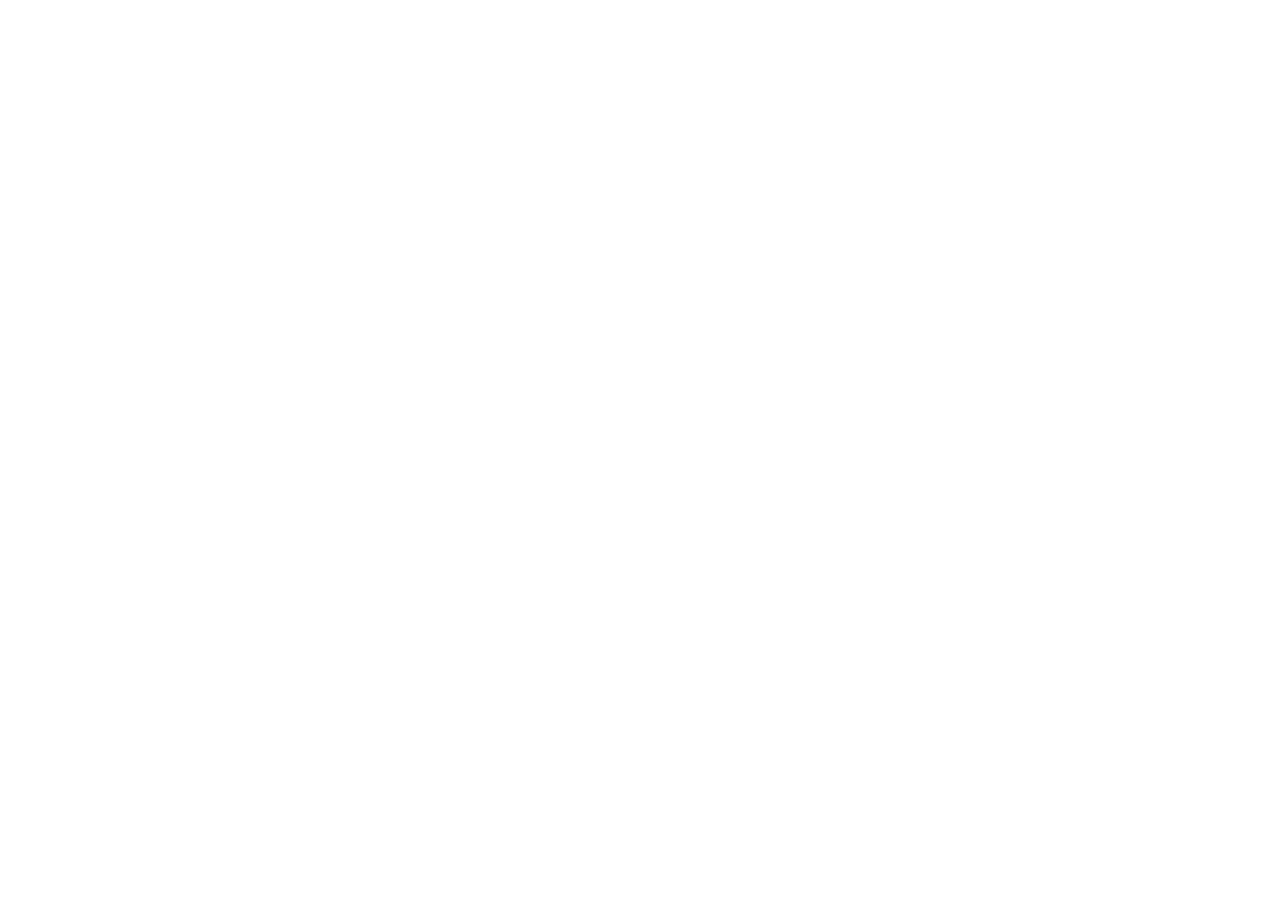
==== index.html @ f1c7eb5c "initial commit" ====
<!doctype html>
<html>
<head>
	<meta charset="utf-8">
	<title>Template</title>
	<meta name="viewport" content="width=device-width, initial-scale=1">
	<meta name="format-detection" content="telephone=no">
	<!-- theme color for android 5.0 -->
	<meta name="theme-color" content="#fff"> 
	<!-- <meta name="viewport" content="width=1200"> -->
	<!-- <meta name="viewport" content="initial-scale=1, user-scalable=no"> -->
	<link rel="stylesheet" media="all" href="css/screen.css" >
	<!--[if IE]><script src="js/html5shiv.js"></script><![endif]-->
</head>
<body>
<!-- BEGIN  out-->
<div class="out">

</div>
<!-- END out-->
<!-- load scripts -->
<script src="js/lib/head.js" data-headjs-load="js/init.js"></script>
</body>
</html>
---- css/screen.css ----
html, body, div, span, applet, object, iframe, h1, h2, h3, h4, h5, h6, p, blockquote, pre, a, abbr, acronym, address, big, cite, code, del, dfn, em, img, ins, kbd, q, s, samp, small, strike, strong, sub, sup, tt, var, b, u, i, center, dl, dt, dd, ol, ul, li, fieldset, form, label, legend, table, caption, tbody, tfoot, thead, tr, th, td, article, aside, canvas, details, embed, figure, figcaption, footer, header, hgroup, menu, nav, output, ruby, section, summary, time, mark, audio, video { margin: 0; padding: 0; border: 0; vertical-align: baseline; }

body, html { height: 100%; }

img, fieldset, a img { border: none; }

input[type="text"], input[type="email"], input[type="tel"], textarea { -webkit-appearance: none; }

input[type="submit"], button { cursor: pointer; }
input[type="submit"]::-moz-focus-inner, button::-moz-focus-inner { padding: 0; border: 0; }

textarea { overflow: auto; }

input, button { margin: 0; padding: 0; border: 0; }

div, input, textarea, select, button, h1, h2, h3, h4, h5, h6, a, span, a:focus { outline: none; }

ul, ol { list-style-type: none; }

@media only screen and (min-device-width: 320px) and (max-device-width: 480px) { * { -webkit-text-size-adjust: none; } }
table { border-spacing: 0; border-collapse: collapse; width: 100%; }

body { font-family: Arial, sans-serif; font-size: 12px; line-height: 1.4; }

.l { *zoom: 1; }
.l:after { content: " "; display: table; clear: both; }
.l .l-col1 { float: left; width: 20%; }
.l .l-col2 { float: right; width: 70%; }
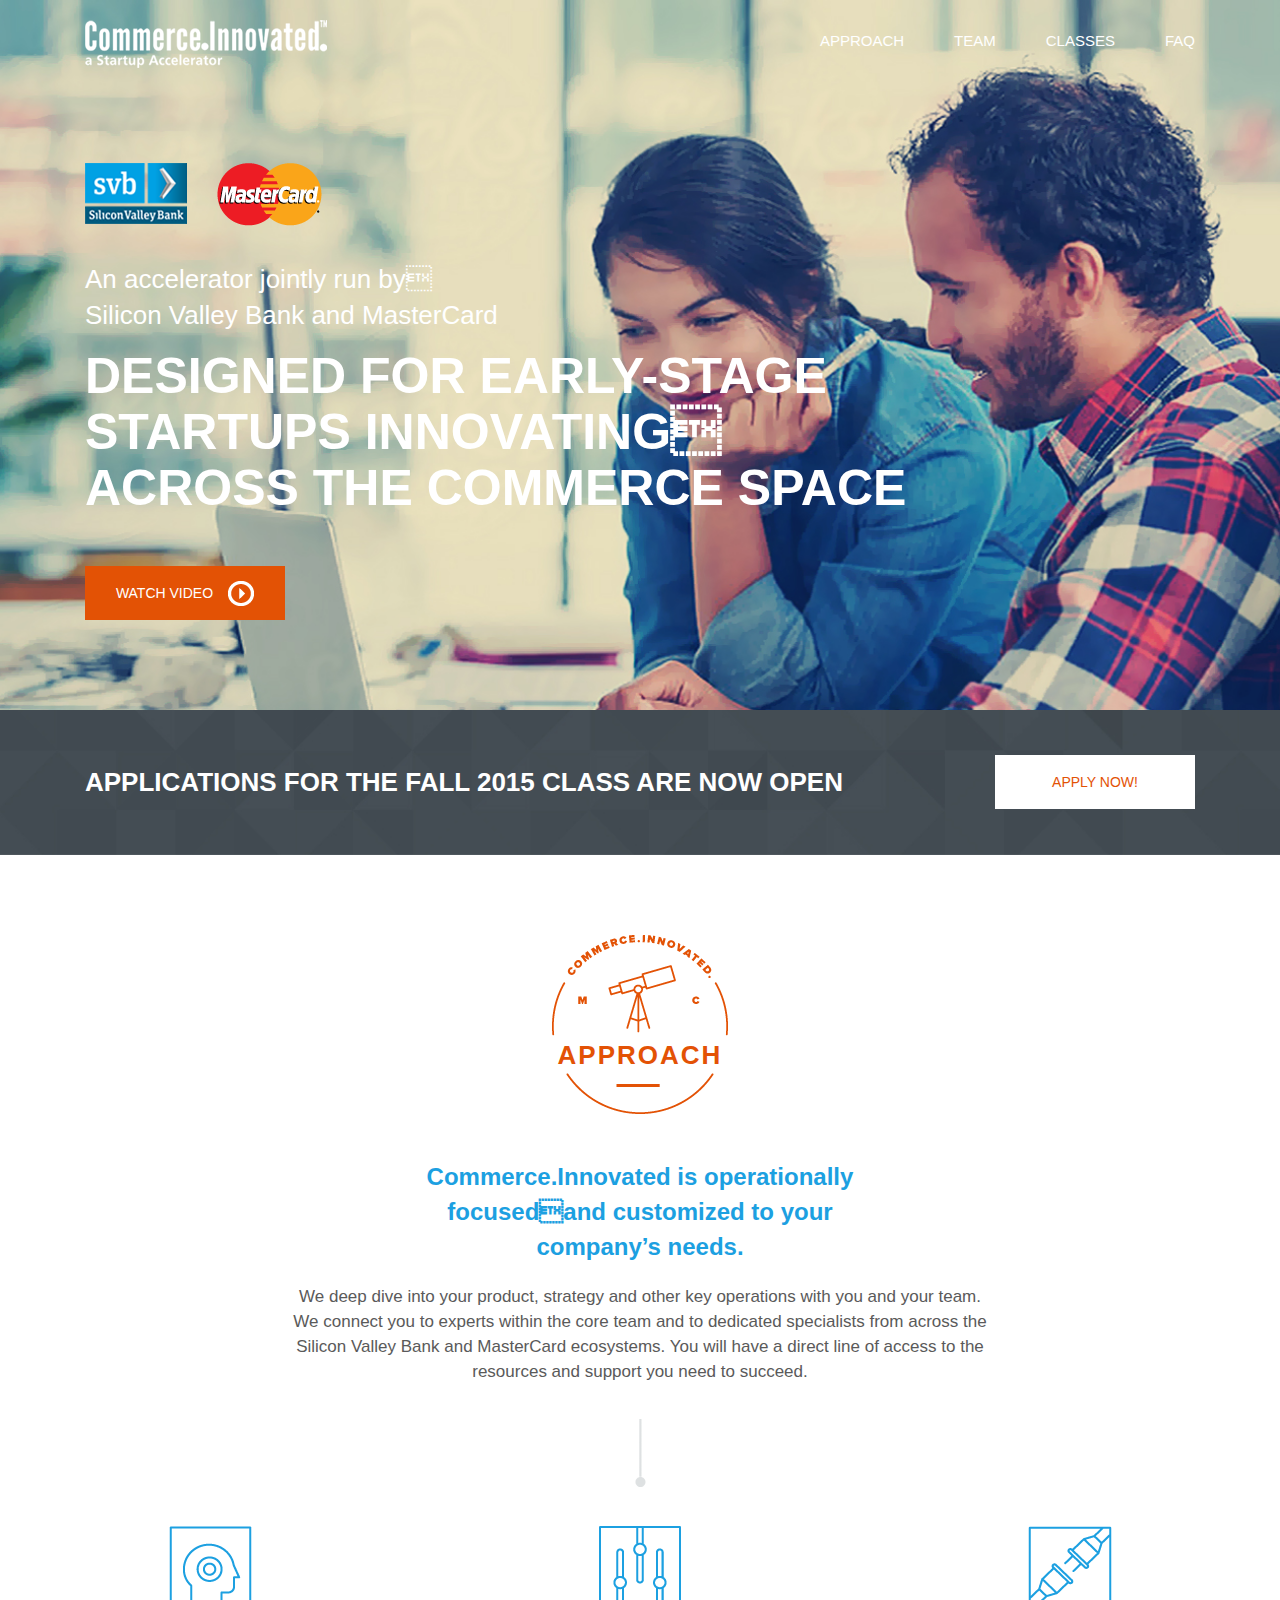
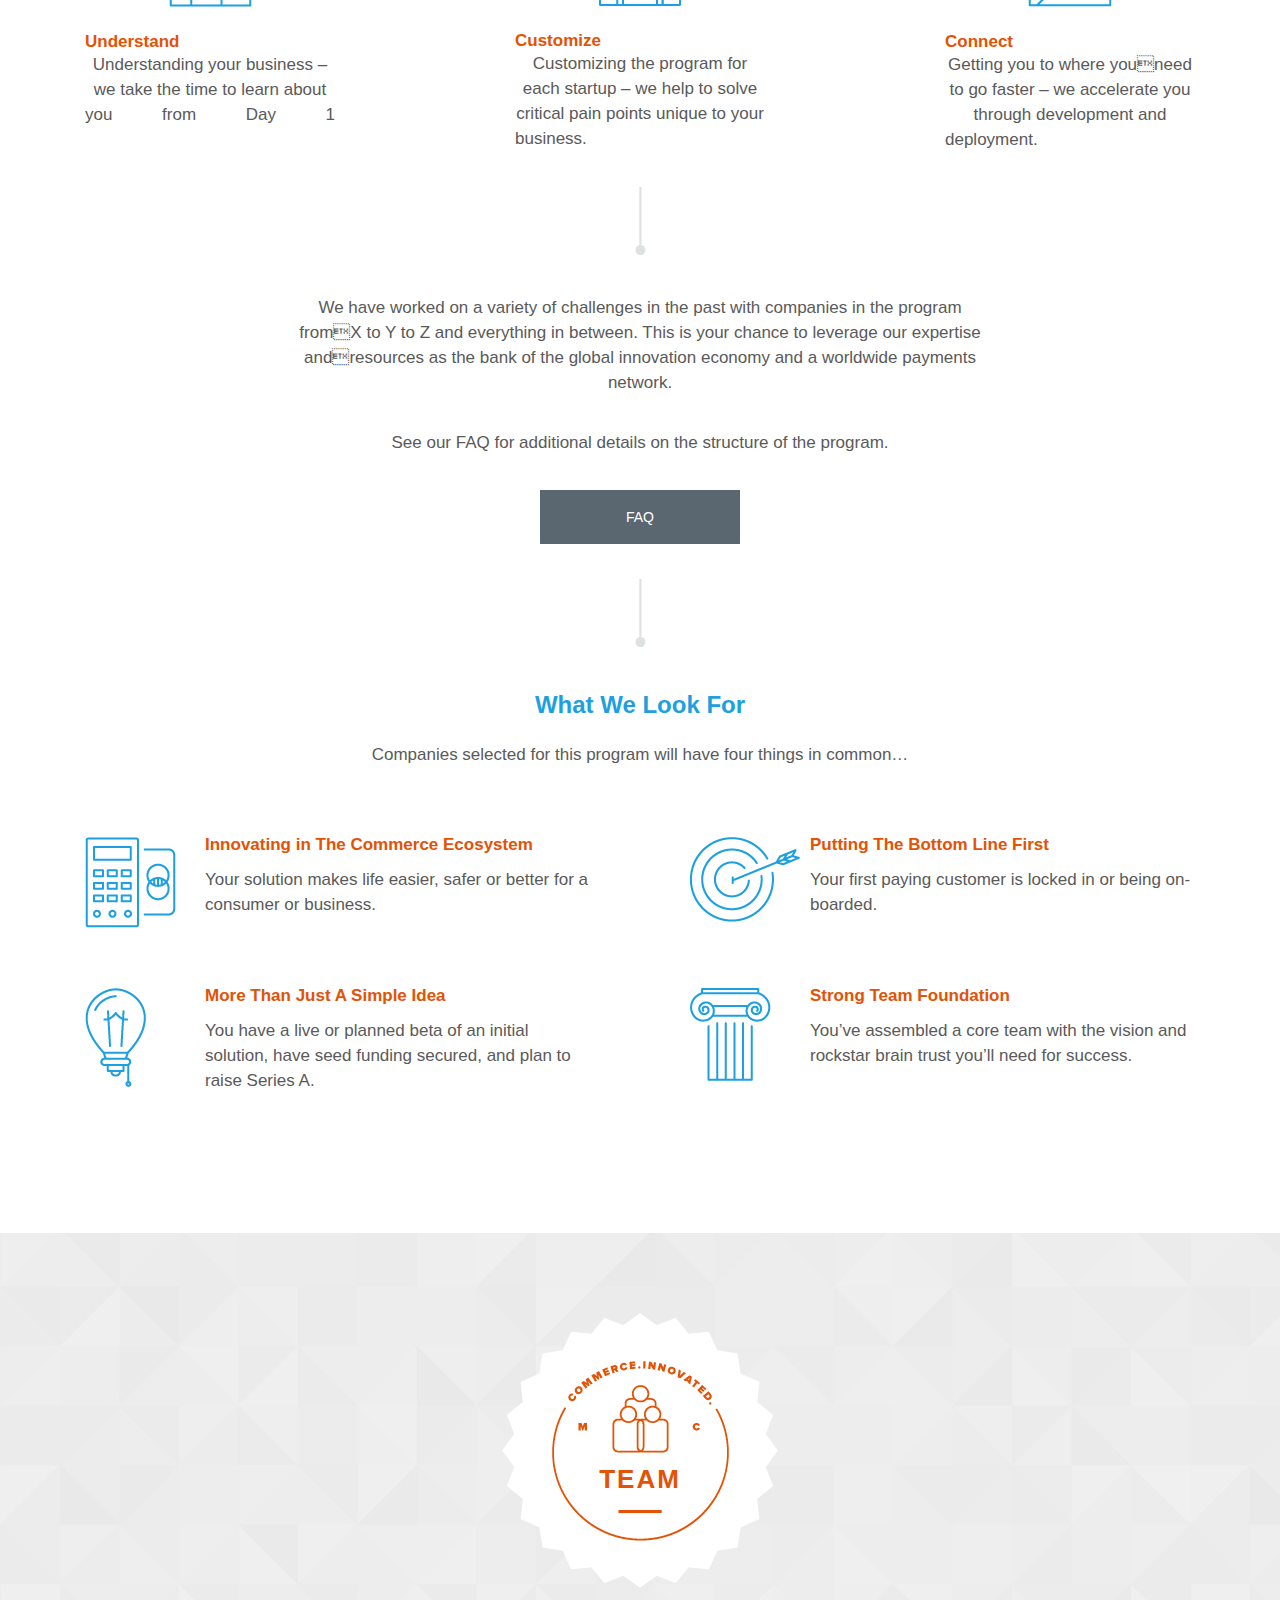
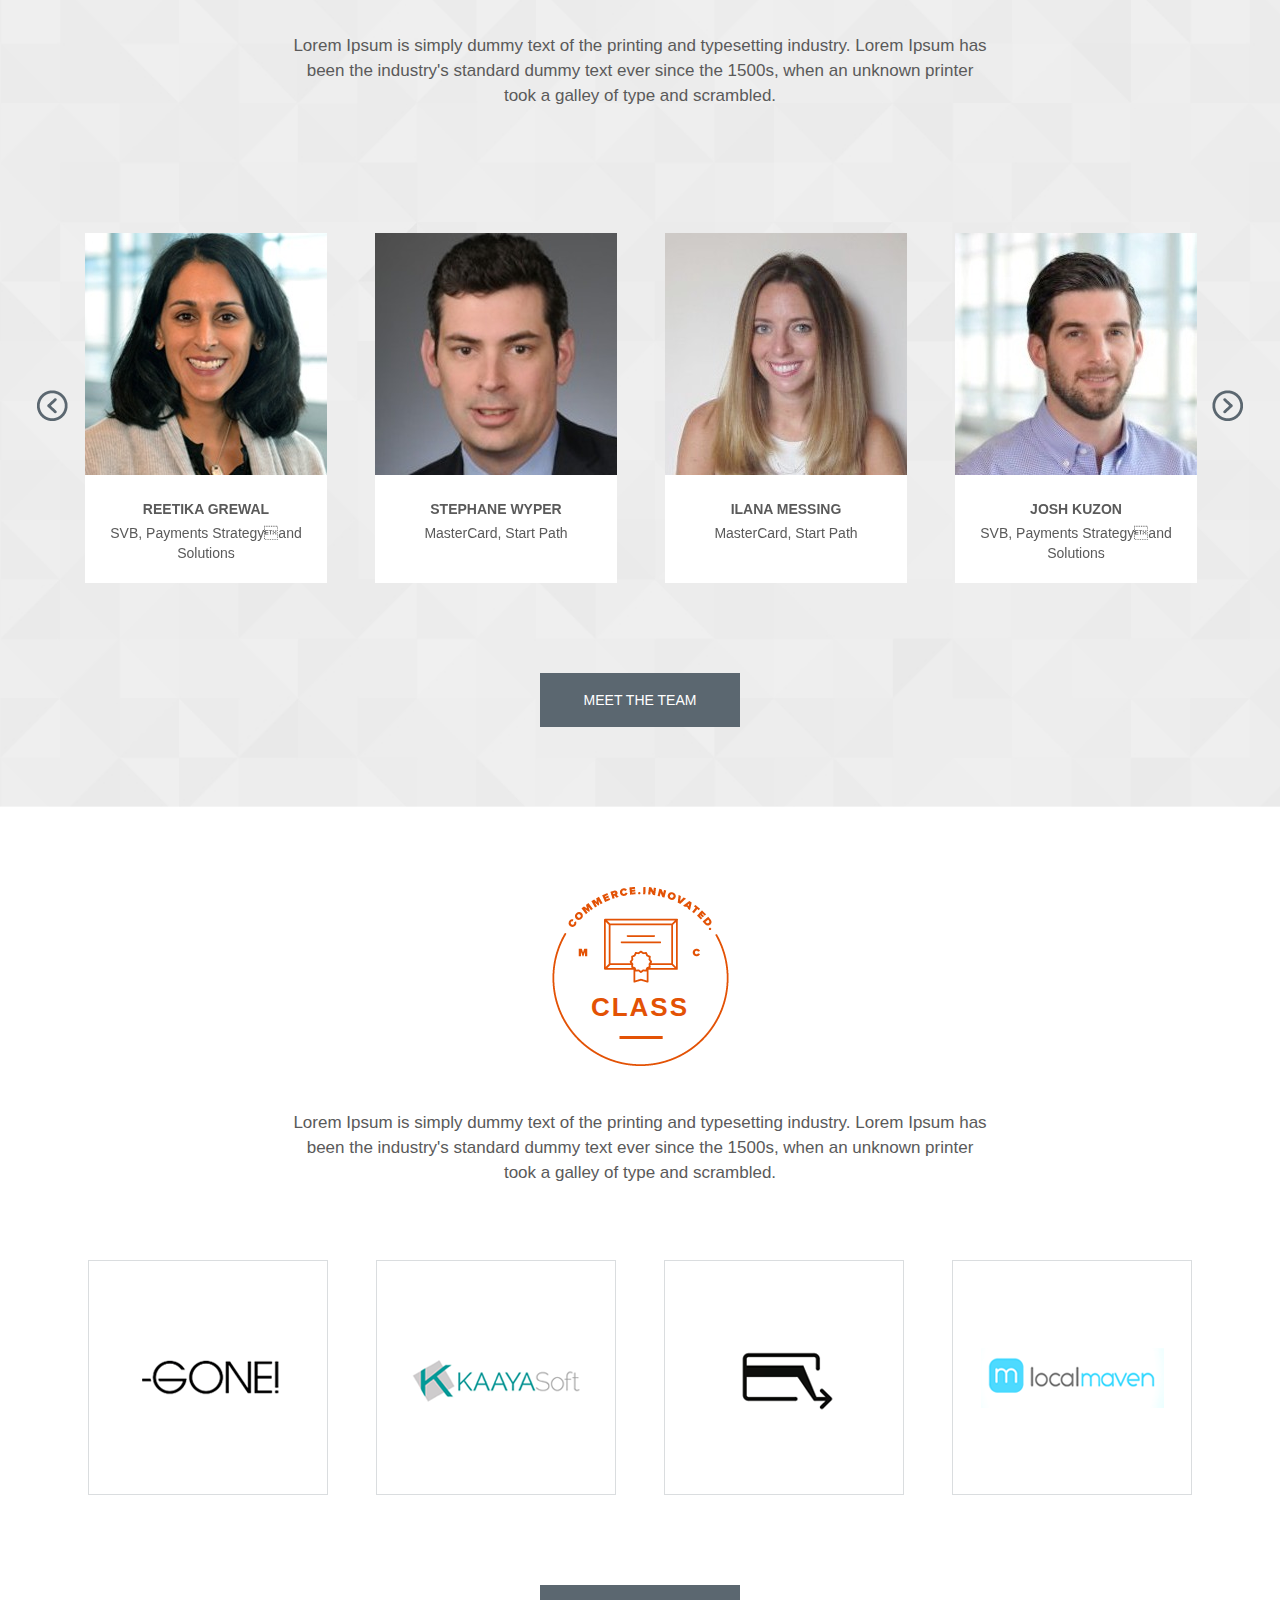
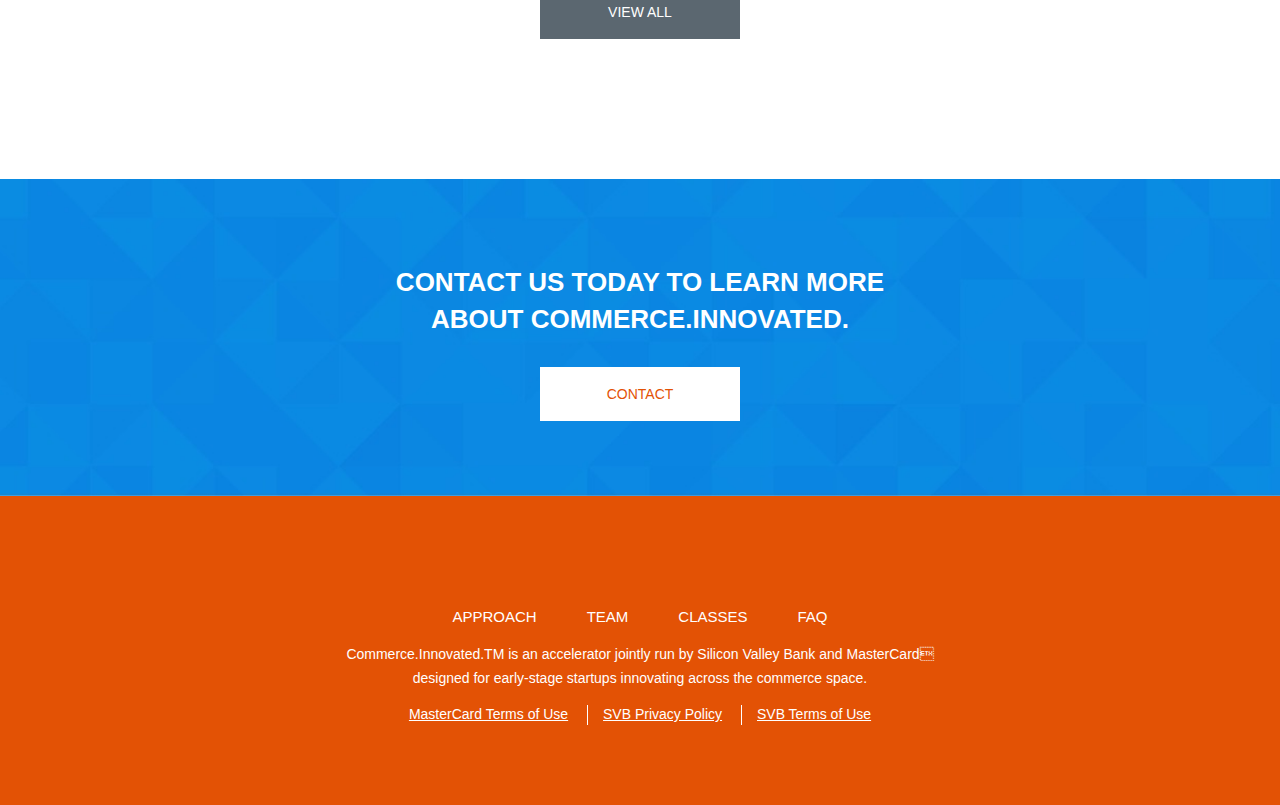
==== commit f5e62cca: "done" ====
--- a/index.html
+++ b/index.html
@@ -13,11 +13,300 @@
 	<!--[if IE]><script src="js/html5shiv.js"></script><![endif]-->
 </head>
 <body>
-<!-- BEGIN  out-->
-<div class="out">
-
-</div>
-<!-- END out-->
+	<!-- BEGIN  out-->
+	<div class="out">
+		<!-- BEGIN header -->
+		<header class="header">
+			<div class="header__wrap">
+				<div class="container">
+					<div class="header__top">
+						<div class="logo">
+							<a href="#"><img src="img/logo.png" alt=""></a>
+						</div>
+						<div class="menu">
+							<ul>
+								<li><a href="#">Approach</a></li>
+								<li><a href="#">team</a></li>
+								<li><a href="#">classes</a></li>
+								<li><a href="#">faq</a></li>
+							</ul>
+						</div>
+					</div>
+					<div class="header__inner">
+						<div class="cards">
+							<a href="#"><img src="img/card1.png" alt=""></a>
+							<a href="#"><img src="img/card2.png" alt=""></a>
+						</div>
+						<p>An accelerator jointly run by <br>Silicon Valley Bank and MasterCard</p>
+						<h1 class="h1">Designed for early-stage <br>startups innovating <br>across the commerce space</h1>
+						<a href="#" class="btn btn_orange">WATCH VIDEO<span class="img-video"></span></a>
+					</div>
+				</div>
+			</div>
+			<div class="header__bottom">
+				<div class="container">
+					<h2 class="h2">Applications for the Fall 2015 Class are now open</h2>
+					<a href="#" class="btn btn_white">APPLY NOW!</a>
+				</div>
+			</div>
+		</header>
+		<!-- END header -->
+		<!-- BEGIN main -->
+		<main class="main">
+			<section class="main__wrap approach">
+				<div class="container">
+					<div class="main__logo">
+						<span class="approach__logo"><p>Approach</p></span>
+					</div>
+					<div class="main__inner">
+						<h3 class="h3">Commerce.Innovated is operationally focusedand customized to your company’s needs.</h3>
+						<p>We deep dive into your product, strategy and other key operations with you and your team. We connect you to experts within the core team and to dedicated specialists from across the Silicon Valley Bank and MasterCard ecosystems. You will have a direct line of access to the resources and support you need to succeed.</p>
+						<span class="line"></span>
+					</div>
+					<div class="main__inner">
+						<div class="approach__inn">
+							<ul>
+								<li class="approach__text">
+									<i class="understand"></i>
+									<span>Understand</span>
+									<p>Understanding your business –we take the time to learn about you from Day 1</p>
+								</li>
+								<li class="approach__text">
+									<i class="customize"></i>
+									<span>Customize</span>
+									<p>Customizing the program for each startup – we help to solve critical pain points unique to your business.</p>
+								</li>
+								<li class="approach__text">
+									<i class="connect"></i>
+									<span>Connect</span>
+									<p>Getting you to where youneed to go faster – we accelerate you through development and deployment.</p>
+								</li>
+							</ul>
+						</div>
+						<span class="line"></span>
+					</div>
+					<div class="main__inner">
+						<p>We have worked on a variety of challenges in the past with companies in the program fromX to Y to Z and everything in between. This is your chance to leverage our expertise andresources as the bank of the global innovation economy and a worldwide payments network.</p>
+						<p>See our FAQ for additional details on the structure of the program.</p>
+						<a href="#" class="btn btn_gray">FAQ</a>
+						<span class="line"></span>
+					</div>
+					<div class="main__inner">
+						<h3 class="h3">What We Look For</h3>
+						<p>Companies selected for this program will have four things in common…</p>
+						<div class="approach__inner">
+							<div class="approach__item">
+								<div class="approach__img">
+									<i class="item1"></i>
+								</div>
+								<div class="approach__text">
+									<span>Innovating in The Commerce Ecosystem</span>
+									<p>Your solution makes life easier, safer or better for a consumer or business.</p>
+								</div>
+							</div>
+							<div class="approach__item">
+								<div class="approach__img">
+									<i class="item2"></i>
+								</div>
+								<div class="approach__text">
+									<span>Putting The Bottom Line First</span>
+									<p>Your first paying customer is locked in or being on-boarded.</p>
+								</div>
+							</div>
+							<div class="approach__item">
+								<div class="approach__img">
+									<i class="item3"></i>
+								</div>
+								<div class="approach__text">
+									<span>More Than Just A Simple Idea</span>
+									<p>You have a live or planned beta of an initial solution, have seed funding secured, and plan to raise Series A.</p>
+								</div>
+							</div>
+							<div class="approach__item">
+								<div class="approach__img">
+									<i class="item4"></i>
+								</div>
+								<div class="approach__text">
+									<span>Strong Team Foundation</span>
+									<p>You’ve assembled a core team with the vision and rockstar brain trust you’ll need for success.</p>
+								</div>
+							</div>
+						</div>
+					</div>
+				</div>
+			</section>
+			<section class="main__wrap team">
+				<div class="container">
+					<div class="main__logo">
+						<span class="team__logo"><p>Team</p></span>
+					</div>
+					<div class="main__inner">
+						<p>Lorem Ipsum is simply dummy text of the printing and typesetting industry. Lorem Ipsum has been the industry's standard dummy text ever since the 1500s, when an unknown printer took a galley of type and scrambled.</p>
+						<div class="team__slider">
+							<div class="slider js-slider">
+								<div class="slide">
+									<div class="slide__img">
+										<img src="img/slide1.jpg" alt="">
+										<div class="slide__hover">
+											<img src="img/slider-hover.jpg" alt="">
+											<p>LEARN MORE</p>
+										</div>
+									</div>
+									<div class="slide__text">
+										<span>Reetika Grewal</span>
+										<p>SVB, Payments Strategyand Solutions</p>
+									</div>
+								</div>
+								<div class="slide">
+									<div class="slide__img">
+										<img src="img/slide2.jpg" alt="">
+										<div class="slide__hover">
+											<img src="img/slider-hover.jpg" alt="">
+											<p>LEARN MORE</p>
+										</div>
+									</div>
+									<div class="slide__text">
+										<span>Stephane Wyper</span>
+										<p>MasterCard, Start Path</p>
+									</div>
+								</div>
+								<div class="slide">
+									<div class="slide__img">
+										<img src="img/slide3.jpg" alt="">
+										<div class="slide__hover">
+											<img src="img/slider-hover.jpg" alt="">
+											<p>LEARN MORE</p>
+										</div>
+									</div>
+									<div class="slide__text">
+										<span>Ilana Messing</span>
+										<p>MasterCard, Start Path</p>
+									</div>
+								</div>
+								<div class="slide">
+									<div class="slide__img">
+										<img src="img/slide4.jpg" alt="">
+										<div class="slide__hover">
+											<img src="img/slider-hover.jpg" alt="">
+											<p>LEARN MORE</p>
+										</div>
+									</div>
+									<div class="slide__text">
+										<span>Josh Kuzon</span>
+										<p>SVB, Payments Strategyand Solutions</p>
+									</div>
+								</div>
+								<div class="slide">
+									<div class="slide__img">
+										<img src="img/slide1.jpg" alt="">
+										<div class="slide__hover">
+											<img src="img/slider-hover.jpg" alt="">
+											<p>LEARN MORE</p>
+										</div>
+									</div>
+									<div class="slide__text">
+										<span>Reetika Grewal</span>
+										<p>SVB, Payments Strategyand Solutions</p>
+									</div>
+								</div>
+								<div class="slide">
+									<div class="slide__img">
+										<img src="img/slide2.jpg" alt="">
+										<div class="slide__hover">
+											<img src="img/slider-hover.jpg" alt="">
+											<p>LEARN MORE</p>
+										</div>
+									</div>
+									<div class="slide__text">
+										<span>Stephane Wyper</span>
+										<p>MasterCard, Start Path</p>
+									</div>
+								</div>
+								<div class="slide">
+									<div class="slide__img">
+										<img src="img/slide3.jpg" alt="">
+										<div class="slide__hover">
+											<img src="img/slider-hover.jpg" alt="">
+											<p>LEARN MORE</p>
+										</div>
+									</div>
+									<div class="slide__text">
+										<span>Ilana Messing</span>
+										<p>MasterCard, Start Path</p>
+									</div>
+								</div>
+								<div class="slide">
+									<div class="slide__img">
+										<img src="img/slide4.jpg" alt="">
+										<div class="slide__hover">
+											<img src="img/slider-hover.jpg" alt="">
+											<p>LEARN MORE</p>
+										</div>
+									</div>
+									<div class="slide__text">
+										<span>Josh Kuzon</span>
+										<p>SVB, Payments Strategyand Solutions</p>
+									</div>
+								</div>
+							</div>
+						</div>
+						<a href="#" class="btn btn_gray">MEET THE TEAM</a>
+					</div>
+				</div>
+			</section>
+			<section class="main__wrap class">
+				<div class="container">
+					<div class="main__logo">
+						<span class="class__logo"><p>Class</p></span>
+					</div>
+					<div class="main__inner">
+						<p>Lorem Ipsum is simply dummy text of the printing and typesetting industry. Lorem Ipsum has been the industry's standard dummy text ever since the 1500s, when an unknown printer took a galley of type and scrambled.</p>
+						<div class="class__inn">
+							<ul>
+								<li><a href="#"><img src="img/class1.png" alt=""></a></li>
+								<li><a href="#"><img src="img/class2.png" alt=""></a></li>
+								<li><a href="#"><img src="img/class3.png" alt=""></a></li>
+								<li><a href="#"><img src="img/class4.png" alt=""></a></li>
+							</ul>
+						</div>
+						<a href="#" class="btn btn_gray">VIEW ALL</a>
+					</div>
+				</div>
+			</section>
+		</main>
+		<!-- END main -->
+	</div>
+	<!-- END out-->
+	<!-- BEGIN footer -->
+	<footer class="footer">
+		<div class="footer__top">
+			<div class="container">
+				<h2 class="h2">contact us today to learn more about commerce.innovated.</h2>
+				<a href="#" class="btn btn_white">Contact</a>
+			</div>
+		</div>
+		<div class="footer__bottom">
+			<div class="container">
+				<div class="menu">
+					<ul>
+						<li><a href="#">Approach</a></li>
+						<li><a href="#">team</a></li>
+						<li><a href="#">classes</a></li>
+						<li><a href="#">faq</a></li>
+					</ul>
+				</div>
+				<span class="tm">Commerce.Innovated.TM is an accelerator jointly run by Silicon Valley Bank and MasterCard <br>designed for early-stage startups innovating across the commerce space.</span>
+				<div class="footer__menu">
+					<ul>
+						<li><a href="#">MasterCard Terms of Use</a></li>
+						<li><a href="#">SVB Privacy Policy</a></li>
+						<li><a href="#">SVB Terms of Use</a></li>
+					</ul>
+				</div>
+			</div>
+		</div>
+	</footer>
+	<!-- END footer -->
 <!-- load scripts -->
 <script src="js/lib/head.js" data-headjs-load="js/init.js"></script>
 </body>
--- a/css/screen.css
+++ b/css/screen.css
@@ -20,9 +20,131 @@
 @media only screen and (min-device-width: 320px) and (max-device-width: 480px) { * { -webkit-text-size-adjust: none; } }
 table { border-spacing: 0; border-collapse: collapse; width: 100%; }
 
+html { -moz-box-sizing: border-box; -webkit-box-sizing: border-box; box-sizing: border-box; }
+
+* { -moz-box-sizing: border-box; -webkit-box-sizing: border-box; box-sizing: border-box; }
+*:before, *:after { -moz-box-sizing: border-box; -webkit-box-sizing: border-box; box-sizing: border-box; }
+
+@font-face { font-family: "ProximaNova Extrabold"; src: url("fonts/ProximaNova-Extrabold.eot"); src: url("fonts/ProximaNova-Extrabold.eot?#iefix") format("embedded-opentype"), url("fonts/ProximaNova-Extrabold.woff2") format("woff2"), url("fonts/ProximaNova-Extrabold.woff") format("woff"), url("fonts/ProximaNova-Extrabold.ttf") format("truetype"); font-weight: normal; font-style: normal; }
+@font-face { font-family: "ProximaNova Bold"; src: url("fonts/ProximaNova-Bold.eot"); src: url("fonts/ProximaNova-Bold.eot?#iefix") format("embedded-opentype"), url("fonts/ProximaNova-Bold.woff2") format("woff2"), url("fonts/ProximaNova-Bold.woff") format("woff"), url("fonts/ProximaNova-Bold.ttf") format("truetype"); font-weight: normal; font-style: normal; }
+@font-face { font-family: "ProximaNova Semibold"; src: url("fonts/ProximaNova-Semibold.eot"); src: url("fonts/ProximaNova-Semibold.eot?#iefix") format("embedded-opentype"), url("fonts/ProximaNova-Semibold.woff2") format("woff2"), url("fonts/ProximaNova-Semibold.woff") format("woff"), url("fonts/ProximaNova-Semibold.ttf") format("truetype"); font-weight: normal; font-style: normal; }
+@font-face { font-family: "ProximaNova Regular"; src: url("fonts/ProximaNova-Regular.eot"); src: url("fonts/ProximaNova-Regular.eot?#iefix") format("embedded-opentype"), url("fonts/ProximaNova-Regular.woff2") format("woff2"), url("fonts/ProximaNova-Regular.woff") format("woff"), url("fonts/ProximaNova-Regular.ttf") format("truetype"); font-weight: normal; font-style: normal; }
 body { font-family: Arial, sans-serif; font-size: 12px; line-height: 1.4; }
+
+a { text-decoration: none; }
+
+.container { width: 1110px; margin: 0 auto; *zoom: 1; }
+.container:after { content: " "; display: table; clear: both; }
+
+.btn { display: block; width: 200px; height: 54px; padding: 20px 0; text-align: center; text-transform: uppercase; color: #FFF; font-size: 14px; line-height: 1; font-family: "ProximaNova Extrabold", Arial, sans-serif; }
+.btn.btn_orange { background: #E35205; }
+.btn.btn_orange > span.img-video { vertical-align: middle; margin: -6px 0 -3px 15px; background: url("../img/svg/video.svg") no-repeat 0 0; -moz-background-size: 26px 25px; -o-background-size: 26px 25px; -webkit-background-size: 26px 25px; background-size: 26px 25px; width: 26px; height: 25px; display: inline-block; }
+.btn.btn_orange:hover { background: #F36D25; }
+.btn.btn_white { background: #FFF; color: #E35205; }
+.btn.btn_white:hover { background: #F36D25; color: #FFF; }
+.btn.btn_gray { background: #5b6770; }
+.btn.btn_gray:hover { background: #6F7E89; }
+
+.h1 { margin-bottom: 50px; text-transform: uppercase; color: #FFF; font-size: 50px; line-height: 1.12; font-family: "ProximaNova Bold", Arial, sans-serif; }
+
+.h2 { color: #FFF; font-size: 26px; font-weight: 700; text-transform: uppercase; }
+
+.h3 { width: 510px; margin: 0 auto 20px; color: #1ca0e1; font-size: 24px; font-weight: 600; line-height: 35px; font-family: "ProximaNova Semibold", Arial, sans-serif; }
+
+.menu ul { *zoom: 1; }
+.menu ul:after { content: " "; display: table; clear: both; }
+.menu ul li { float: left; margin-left: 50px; }
+.menu ul li:first-child { margin-left: 0; }
+.menu ul li a { display: block; text-transform: uppercase; color: #FFF; font-size: 15px; font-family: "ProximaNova Extrabold", Arial, sans-serif; }
+
+.line { margin-bottom: 35px; background: url("../img/svg/line.svg") no-repeat 0 0; -moz-background-size: 11px 68px; -o-background-size: 11px 68px; -webkit-background-size: 11px 68px; background-size: 11px 68px; width: 11px; height: 68px; display: inline-block; }
 
 .l { *zoom: 1; }
 .l:after { content: " "; display: table; clear: both; }
 .l .l-col1 { float: left; width: 20%; }
 .l .l-col2 { float: right; width: 70%; }
+
+.main .main__wrap { padding: 80px 0; }
+.main .main__wrap.team { background: url("../img/bg-team.jpg"); background-repeat: no-repeat; background-size: cover; background-position: 50% 50%; }
+.main .main__logo { text-align: center; }
+.main .main__logo span { position: relative; margin-bottom: 40px; }
+.main .main__logo span p { position: absolute; bottom: 40px; left: 0; right: 0; color: #e35205; font-size: 26px; font-weight: 700; text-transform: uppercase; letter-spacing: 2px; font-family: "ProximaNova Bold", Arial, sans-serif; }
+.main .main__inner { text-align: center; }
+.main .main__inner > p { width: 700px; padding-bottom: 35px; margin: 0 auto; color: #5a5a5a; font-size: 17px; font-weight: 400; line-height: 25px; font-family: "ProximaNova Regular", Arial, sans-serif; }
+.main .main__inner > .btn { margin: 0 auto 35px; }
+
+.approach .approach__logo { background: url("../img/svg/approach.svg") no-repeat 0 0; -moz-background-size: 176px 179px; -o-background-size: 176px 179px; -webkit-background-size: 176px 179px; background-size: 176px 179px; width: 176px; height: 179px; display: inline-block; }
+.approach .approach__inn ul { margin-bottom: 35px; text-align: justify; line-height: 0; font-size: 0; text-justify: newspaper; zoom: 1; text-align-last: justify; }
+.approach .approach__inn ul:after { content: ""; display: inline-block; width: 100%; height: 0px; visibility: hidden; overflow: hidden; }
+.approach .approach__inn ul li.approach__text { width: 250px; text-align: center; }
+.approach .approach__inn ul li.approach__text i { margin: 0 auto 35px; }
+.approach .approach__inn ul li.approach__text i.understand { background: url("../img/svg/understand.svg") no-repeat 0 0; -moz-background-size: 83px 81px; -o-background-size: 83px 81px; -webkit-background-size: 83px 81px; background-size: 83px 81px; width: 83px; height: 81px; display: inline-block; display: block; }
+.approach .approach__inn ul li.approach__text i.customize { background: url("../img/svg/customize.svg") no-repeat 0 0; -moz-background-size: 82px 80px; -o-background-size: 82px 80px; -webkit-background-size: 82px 80px; background-size: 82px 80px; width: 82px; height: 80px; display: inline-block; display: block; }
+.approach .approach__inn ul li.approach__text i.connect { background: url("../img/svg/connect.svg") no-repeat 0 0; -moz-background-size: 84px 81px; -o-background-size: 84px 81px; -webkit-background-size: 84px 81px; background-size: 84px 81px; width: 84px; height: 81px; display: inline-block; display: block; }
+.approach .approach__text { display: inline-block; vertical-align: top; font-size: 17px; overflow: hidden; }
+.approach .approach__text span { display: block; margin: 0 0 10px; color: #e35205; font-weight: 700; font-family: "ProximaNova Bold", Arial, sans-serif; }
+.approach .approach__text p { color: #5a5a5a; font-weight: 400; line-height: 25px; font-family: "ProximaNova Regular", Arial, sans-serif; }
+.approach div.approach__text { display: block; }
+.approach div.approach__text span { margin-top: -4px; }
+.approach .approach__inner { margin: 35px 0 0 -100px; font-size: 0; }
+.approach .approach__item { display: inline-block; vertical-align: top; width: 505px; margin: 0 0 60px 100px; text-align: left; *zoom: 1; }
+.approach .approach__item:after { content: " "; display: table; clear: both; }
+.approach .approach__img { float: left; width: 90px; margin-right: 30px; }
+.approach .approach__img i.item1 { background: url("../img/svg/item1.svg") no-repeat 0 0; -moz-background-size: 91px 91px; -o-background-size: 91px 91px; -webkit-background-size: 91px 91px; background-size: 91px 91px; width: 91px; height: 91px; display: inline-block; }
+.approach .approach__img i.item2 { background: url("../img/svg/item2.svg") no-repeat 0 0; -moz-background-size: 110px 85px; -o-background-size: 110px 85px; -webkit-background-size: 110px 85px; background-size: 110px 85px; width: 110px; height: 85px; display: inline-block; }
+.approach .approach__img i.item3 { background: url("../img/svg/item3.svg") no-repeat 0 0; -moz-background-size: 61px 99px; -o-background-size: 61px 99px; -webkit-background-size: 61px 99px; background-size: 61px 99px; width: 61px; height: 99px; display: inline-block; }
+.approach .approach__img i.item4 { background: url("../img/svg/item4.svg") no-repeat 0 0; -moz-background-size: 81px 93px; -o-background-size: 81px 93px; -webkit-background-size: 81px 93px; background-size: 81px 93px; width: 81px; height: 93px; display: inline-block; }
+
+.team span.team__logo { background: url("../img/svg/team.svg") no-repeat 0 0; -moz-background-size: 276px 275px; -o-background-size: 276px 275px; -webkit-background-size: 276px 275px; background-size: 276px 275px; width: 276px; height: 275px; display: inline-block; }
+.team span.team__logo p { bottom: 90px; }
+.team .main__inner > .btn { margin: 0 auto; }
+.team .team__slider { margin: 0 -24px; padding: 90px 0; }
+
+.slider { position: relative; font-size: 0; }
+.slider .slick-list { overflow: hidden; }
+.slider .slick-prev, .slider .slick-next { position: absolute; top: 45%; font-size: 0; }
+.slider .slick-prev { left: -24px; background: url("../img/svg/prev.svg") no-repeat 0 0; -moz-background-size: 31px 31px; -o-background-size: 31px 31px; -webkit-background-size: 31px 31px; background-size: 31px 31px; width: 31px; height: 31px; display: inline-block; }
+.slider .slick-next { right: -24px; background: url("../img/svg/next.svg") no-repeat 0 0; -moz-background-size: 31px 31px; -o-background-size: 31px 31px; -webkit-background-size: 31px 31px; background-size: 31px 31px; width: 31px; height: 31px; display: inline-block; }
+
+.slide { display: inline-block; vertical-align: top; width: 242px; height: 350px; margin: 0 24px; background: #FFF; }
+.slide .slide__hover { display: none; }
+.slide .slide__text { padding: 25px; color: #5a5a5a; font-size: 14px; text-align: center; }
+.slide .slide__text span { display: block; padding-bottom: 5px; font-weight: 700; text-transform: uppercase; font-family: "ProximaNova Bold", Arial, sans-serif; }
+.slide .slide__text p { font-weight: 400; font-family: "ProximaNova Regular", Arial, sans-serif; }
+
+.class .class__logo { background: url("../img/svg/class.svg") no-repeat 0 0; -moz-background-size: 177px 179px; -o-background-size: 177px 179px; -webkit-background-size: 177px 179px; background-size: 177px 179px; width: 177px; height: 179px; display: inline-block; }
+.class .class__inn { padding: 40px 0 30px; }
+.class .class__inn ul { margin-left: -48px; font-size: 0; }
+.class .class__inn ul li { display: inline-block; vertical-align: top; }
+.class .class__inn ul li a { display: block; width: 240px; height: 235px; margin-left: 48px; border: 1px solid #dadddf; text-align: center; text-align: center; font-size: 0; }
+.class .class__inn ul li a:before { content: ""; display: inline-block; vertical-align: middle; width: 0; height: 100%; }
+.class .class__inn ul li a img { display: inline-block; vertical-align: middle; }
+.class .class__inn + .btn { margin: 60px auto; }
+
+.header .header__wrap { background: url("../img/bg-h.jpg"); background-repeat: no-repeat; background-size: cover; background-position: 50% 50%; }
+.header .header__top { padding-top: 20px; *zoom: 1; }
+.header .header__top:after { content: " "; display: table; clear: both; }
+.header .header__top .menu { float: right; margin-top: 10px; }
+.header .header__inner { padding: 90px 0; }
+.header .header__inner p { padding-bottom: 15px; color: #FFF; font-size: 26px; font-family: "ProximaNova Semibold", Arial, sans-serif; }
+.header .header__bottom { padding: 45px 0; background: url("../img/bg-b-h.jpg"); text-transform: uppercase; background-repeat: no-repeat; background-size: cover; background-position: 50% 50%; }
+.header .header__bottom .h2 { float: left; padding: 9px 0; }
+.header .header__bottom a.btn { float: right; }
+
+.logo { float: left; }
+
+.cards { margin-bottom: 30px; *zoom: 1; }
+.cards:after { content: " "; display: table; clear: both; }
+.cards a { float: left; display: block; margin-right: 30px; }
+
+.footer { text-align: center; }
+.footer .footer__top { padding: 75px 0; background: url("../img/bg-f-t.jpg"); background-repeat: no-repeat; background-size: cover; background-position: 50% 50%; }
+.footer .footer__top .h2 { width: 560px; margin: 10px auto 30px; }
+.footer .footer__top .btn { margin: 0 auto; }
+.footer .footer__bottom { padding: 110px 0 80px; background: #E35205; font-size: 14px; font-weight: 400; color: #FFF; font-family: "ProximaNova Regular", Arial, sans-serif; }
+.footer .footer__bottom .menu { text-align: center; }
+.footer .footer__bottom .menu ul { display: inline-block; vertical-align: top; }
+.footer .footer__bottom .tm { display: block; margin: 0 auto; padding: 15px 0; line-height: 24px; }
+.footer .footer__menu ul li { display: inline-block; vertical-align: top; padding: 0 15px; border-left: 1px solid #FFF; }
+.footer .footer__menu ul li:first-child { border: none; }
+.footer .footer__menu ul li a { color: #FFF; line-height: 1; text-decoration: underline; }
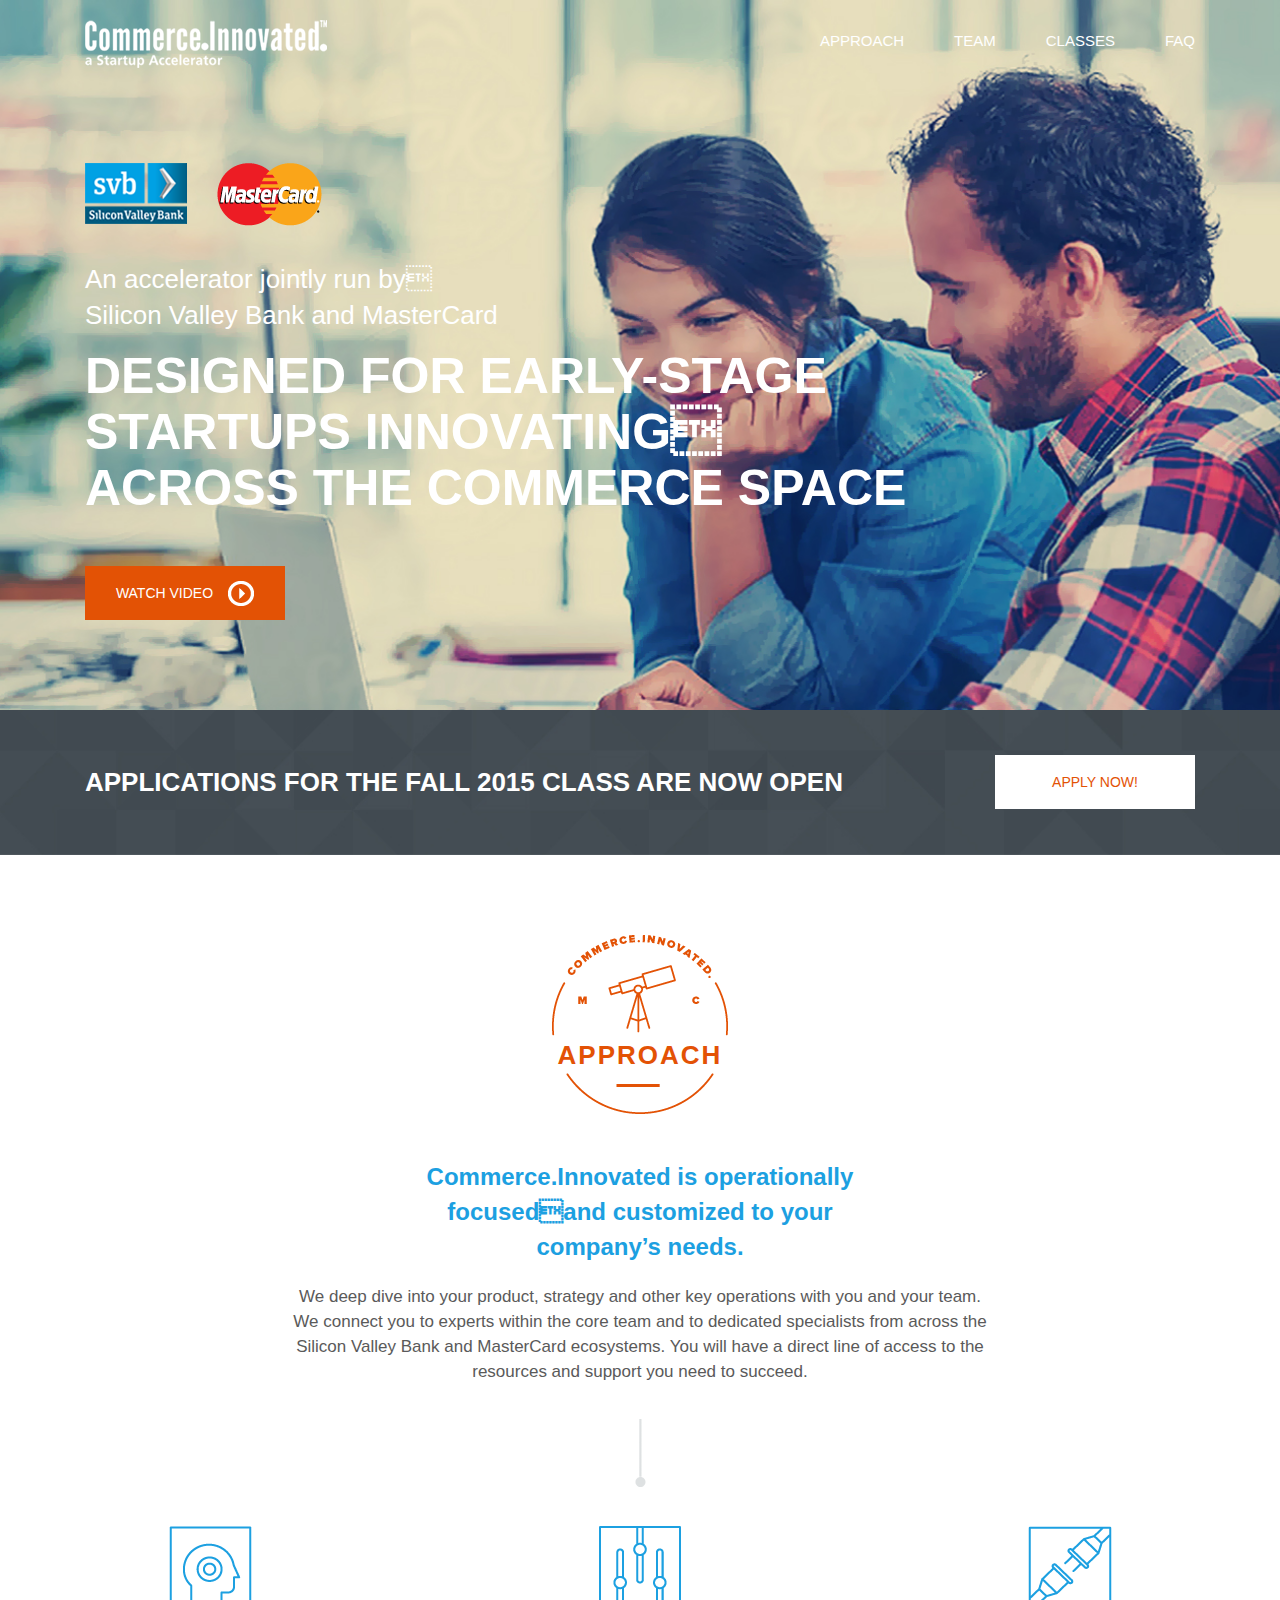
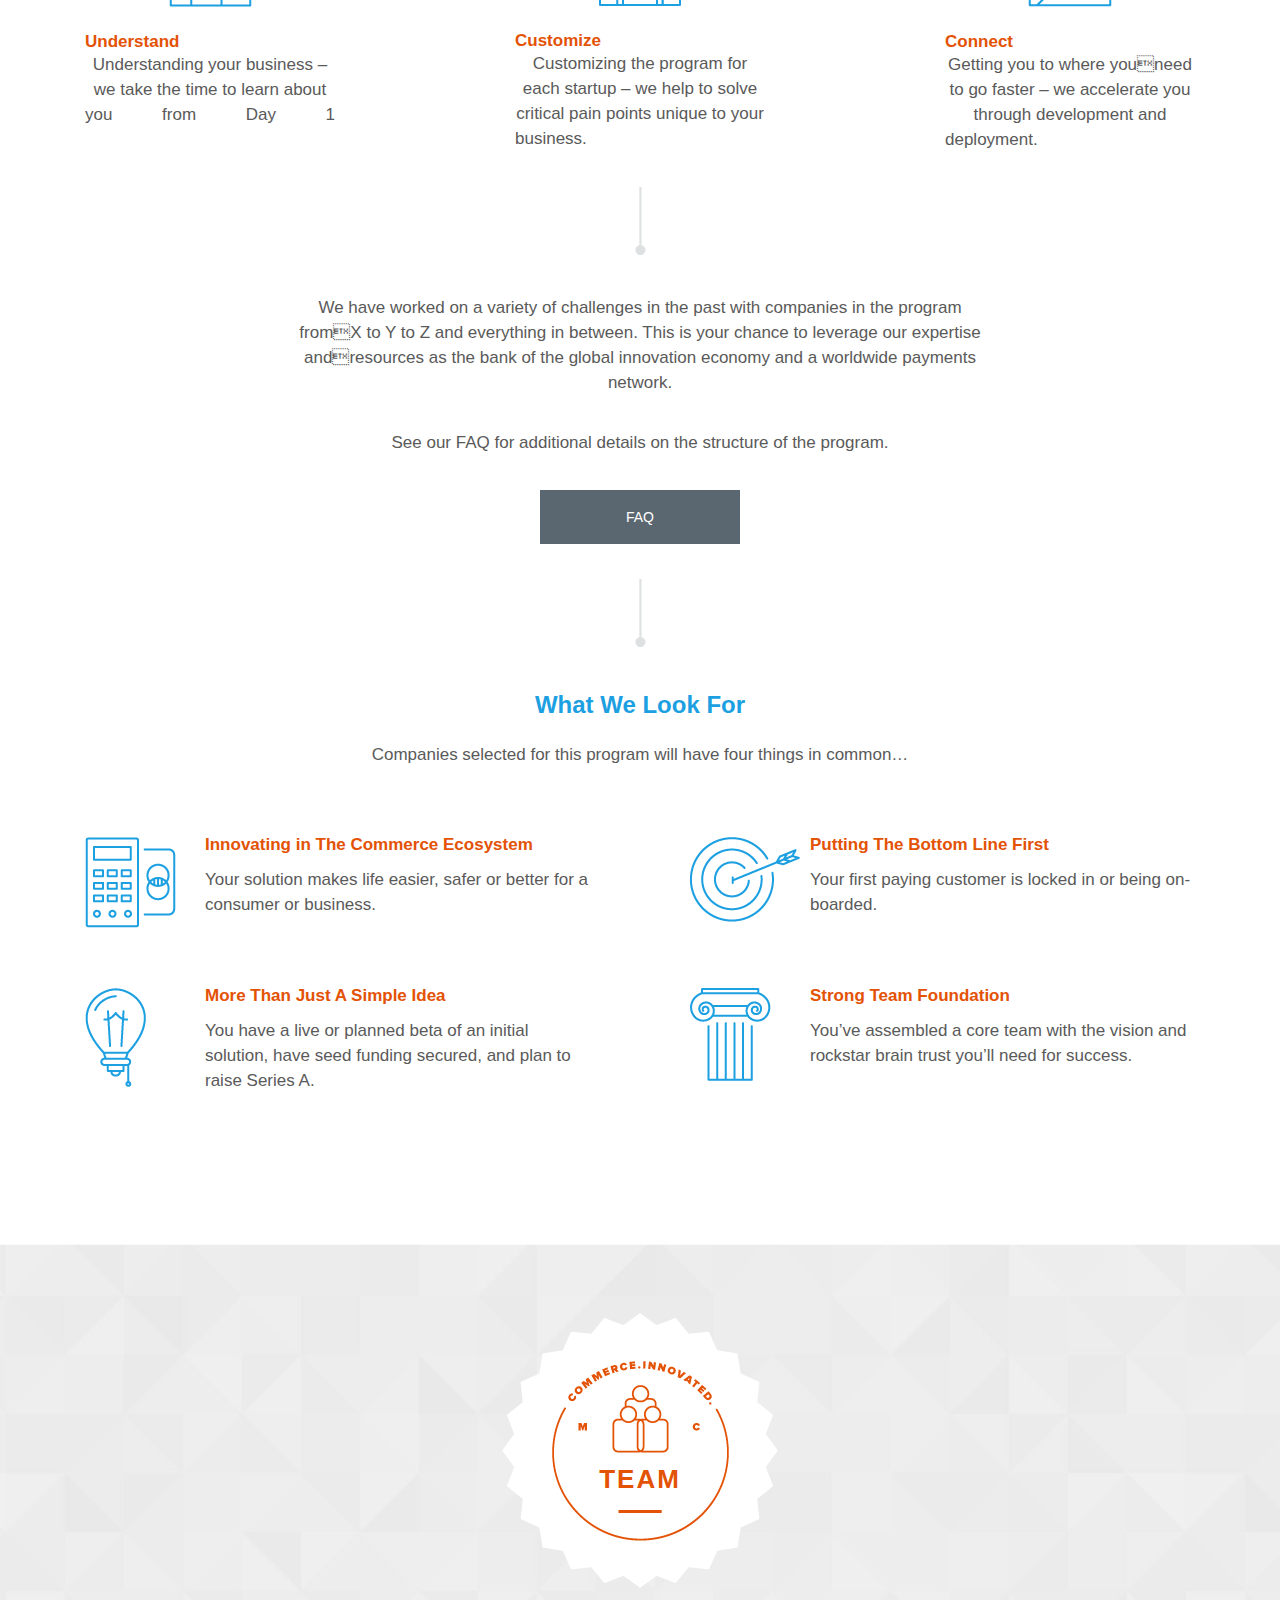
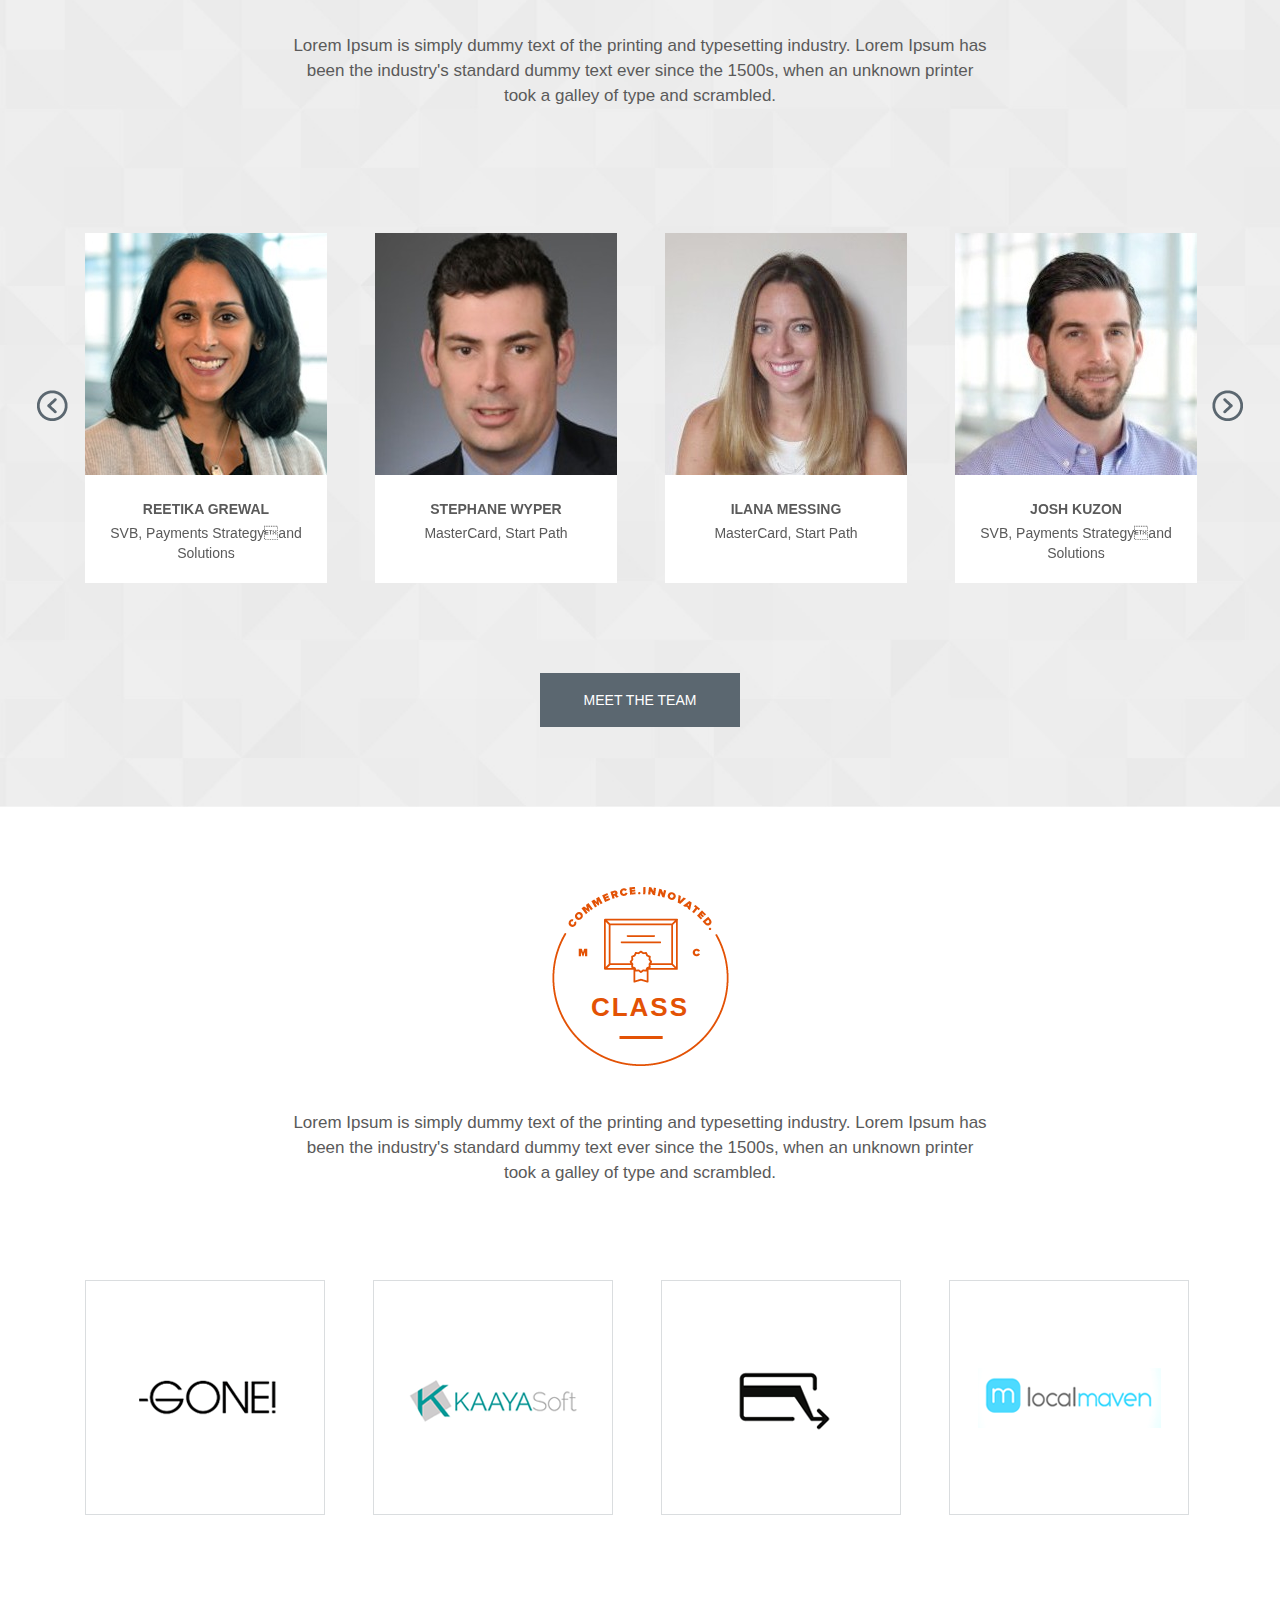
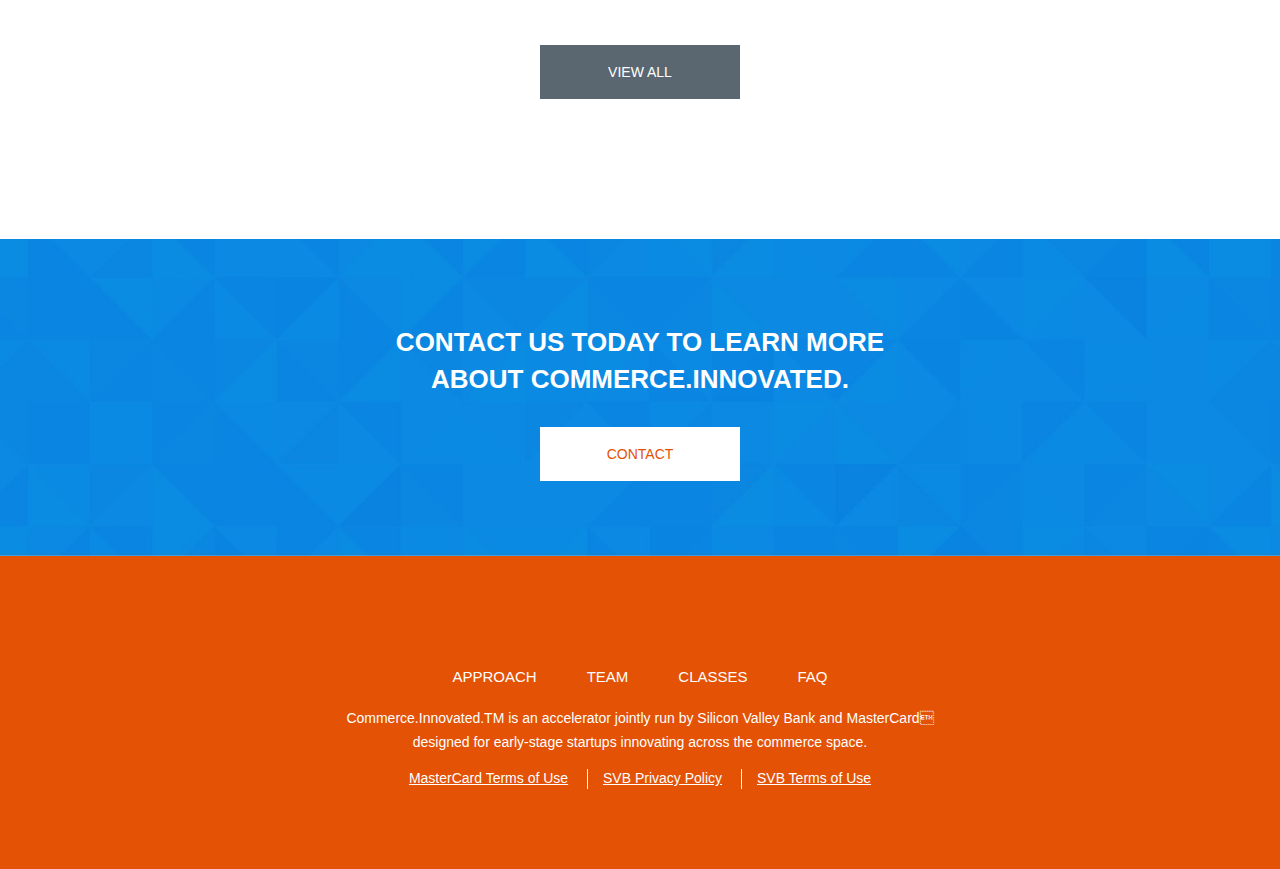
==== commit f9568e4b: "new pages done" ====
--- a/index.html
+++ b/index.html
@@ -144,110 +144,126 @@
 						<p>Lorem Ipsum is simply dummy text of the printing and typesetting industry. Lorem Ipsum has been the industry's standard dummy text ever since the 1500s, when an unknown printer took a galley of type and scrambled.</p>
 						<div class="team__slider">
 							<div class="slider js-slider">
-								<div class="slide">
-									<div class="slide__img">
-										<img src="img/slide1.jpg" alt="">
-										<div class="slide__hover">
-											<img src="img/slider-hover.jpg" alt="">
-											<p>LEARN MORE</p>
-										</div>
-									</div>
-									<div class="slide__text">
-										<span>Reetika Grewal</span>
-										<p>SVB, Payments Strategyand Solutions</p>
-									</div>
-								</div>
-								<div class="slide">
-									<div class="slide__img">
-										<img src="img/slide2.jpg" alt="">
-										<div class="slide__hover">
-											<img src="img/slider-hover.jpg" alt="">
-											<p>LEARN MORE</p>
-										</div>
-									</div>
-									<div class="slide__text">
-										<span>Stephane Wyper</span>
-										<p>MasterCard, Start Path</p>
-									</div>
-								</div>
-								<div class="slide">
-									<div class="slide__img">
-										<img src="img/slide3.jpg" alt="">
-										<div class="slide__hover">
-											<img src="img/slider-hover.jpg" alt="">
-											<p>LEARN MORE</p>
-										</div>
-									</div>
-									<div class="slide__text">
-										<span>Ilana Messing</span>
-										<p>MasterCard, Start Path</p>
-									</div>
-								</div>
-								<div class="slide">
-									<div class="slide__img">
-										<img src="img/slide4.jpg" alt="">
-										<div class="slide__hover">
-											<img src="img/slider-hover.jpg" alt="">
-											<p>LEARN MORE</p>
-										</div>
-									</div>
-									<div class="slide__text">
-										<span>Josh Kuzon</span>
-										<p>SVB, Payments Strategyand Solutions</p>
-									</div>
-								</div>
-								<div class="slide">
-									<div class="slide__img">
-										<img src="img/slide1.jpg" alt="">
-										<div class="slide__hover">
-											<img src="img/slider-hover.jpg" alt="">
-											<p>LEARN MORE</p>
-										</div>
-									</div>
-									<div class="slide__text">
-										<span>Reetika Grewal</span>
-										<p>SVB, Payments Strategyand Solutions</p>
-									</div>
-								</div>
-								<div class="slide">
-									<div class="slide__img">
-										<img src="img/slide2.jpg" alt="">
-										<div class="slide__hover">
-											<img src="img/slider-hover.jpg" alt="">
-											<p>LEARN MORE</p>
-										</div>
-									</div>
-									<div class="slide__text">
-										<span>Stephane Wyper</span>
-										<p>MasterCard, Start Path</p>
-									</div>
-								</div>
-								<div class="slide">
-									<div class="slide__img">
-										<img src="img/slide3.jpg" alt="">
-										<div class="slide__hover">
-											<img src="img/slider-hover.jpg" alt="">
-											<p>LEARN MORE</p>
-										</div>
-									</div>
-									<div class="slide__text">
-										<span>Ilana Messing</span>
-										<p>MasterCard, Start Path</p>
-									</div>
-								</div>
-								<div class="slide">
-									<div class="slide__img">
-										<img src="img/slide4.jpg" alt="">
-										<div class="slide__hover">
-											<img src="img/slider-hover.jpg" alt="">
-											<p>LEARN MORE</p>
-										</div>
-									</div>
-									<div class="slide__text">
-										<span>Josh Kuzon</span>
-										<p>SVB, Payments Strategyand Solutions</p>
-									</div>
-								</div>
+								<a href="#" class="slide-wrap">
+									<div class="slide">
+										<div class="slide__img">
+											<img src="img/person1.jpg" alt="">
+											<div class="slide__hover">
+												<img src="img/slider-hover.jpg" alt="">
+												<p>LEARN MORE</p>
+											</div>
+										</div>
+										<div class="slide__text">
+											<span>Reetika Grewal</span>
+											<p>SVB, Payments Strategyand Solutions</p>
+										</div>
+									</div>
+								</a>
+								<a href="#" class="slide-wrap">
+									<div class="slide">
+										<div class="slide__img">
+											<img src="img/person2.jpg" alt="">
+											<div class="slide__hover">
+												<img src="img/slider-hover.jpg" alt="">
+												<p>LEARN MORE</p>
+											</div>
+										</div>
+										<div class="slide__text">
+											<span>Stephane Wyper</span>
+											<p>MasterCard, Start Path</p>
+										</div>
+									</div>
+								</a>
+								<a href="#" class="slide-wrap">
+									<div class="slide">
+										<div class="slide__img">
+											<img src="img/person3.jpg" alt="">
+											<div class="slide__hover">
+												<img src="img/slider-hover.jpg" alt="">
+												<p>LEARN MORE</p>
+											</div>
+										</div>
+										<div class="slide__text">
+											<span>Ilana Messing</span>
+											<p>MasterCard, Start Path</p>
+										</div>
+									</div>
+								</a>
+								<a href="#" class="slide-wrap">
+									<div class="slide">
+										<div class="slide__img">
+											<img src="img/person4.jpg" alt="">
+											<div class="slide__hover">
+												<img src="img/slider-hover.jpg" alt="">
+												<p>LEARN MORE</p>
+											</div>
+										</div>
+										<div class="slide__text">
+											<span>Josh Kuzon</span>
+											<p>SVB, Payments Strategyand Solutions</p>
+										</div>
+									</div>
+								</a>
+								<a href="#" class="slide-wrap">
+									<div class="slide">
+										<div class="slide__img">
+											<img src="img/person1.jpg" alt="">
+											<div class="slide__hover">
+												<img src="img/slider-hover.jpg" alt="">
+												<p>LEARN MORE</p>
+											</div>
+										</div>
+										<div class="slide__text">
+											<span>Reetika Grewal</span>
+											<p>SVB, Payments Strategyand Solutions</p>
+										</div>
+									</div>
+								</a>
+								<a href="#" class="slide-wrap">
+									<div class="slide">
+										<div class="slide__img">
+											<img src="img/person2.jpg" alt="">
+											<div class="slide__hover">
+												<img src="img/slider-hover.jpg" alt="">
+												<p>LEARN MORE</p>
+											</div>
+										</div>
+										<div class="slide__text">
+											<span>Stephane Wyper</span>
+											<p>MasterCard, Start Path</p>
+										</div>
+									</div>
+								</a>
+								<a href="#" class="slide-wrap">
+									<div class="slide">
+										<div class="slide__img">
+											<img src="img/person3.jpg" alt="">
+											<div class="slide__hover">
+												<img src="img/slider-hover.jpg" alt="">
+												<p>LEARN MORE</p>
+											</div>
+										</div>
+										<div class="slide__text">
+											<span>Ilana Messing</span>
+											<p>MasterCard, Start Path</p>
+										</div>
+									</div>
+								</a>
+								<a href="#" class="slide-wrap">
+									<div class="slide">
+										<div class="slide__img">
+											<img src="img/person4.jpg" alt="">
+											<div class="slide__hover">
+												<img src="img/slider-hover.jpg" alt="">
+												<p>LEARN MORE</p>
+											</div>
+										</div>
+										<div class="slide__text">
+											<span>Josh Kuzon</span>
+											<p>SVB, Payments Strategyand Solutions</p>
+										</div>
+									</div>
+								</a>
 							</div>
 						</div>
 						<a href="#" class="btn btn_gray">MEET THE TEAM</a>
--- a/css/screen.css
+++ b/css/screen.css
@@ -55,9 +55,12 @@
 .menu ul:after { content: " "; display: table; clear: both; }
 .menu ul li { float: left; margin-left: 50px; }
 .menu ul li:first-child { margin-left: 0; }
-.menu ul li a { display: block; text-transform: uppercase; color: #FFF; font-size: 15px; font-family: "ProximaNova Extrabold", Arial, sans-serif; }
+.menu ul li a { display: block; margin-bottom: 4px; text-transform: uppercase; color: #FFF; font-size: 15px; font-family: "ProximaNova Extrabold", Arial, sans-serif; }
 
 .line { margin-bottom: 35px; background: url("../img/svg/line.svg") no-repeat 0 0; -moz-background-size: 11px 68px; -o-background-size: 11px 68px; -webkit-background-size: 11px 68px; background-size: 11px 68px; width: 11px; height: 68px; display: inline-block; }
+.line.line_s { background: url("../img/svg/line-s.svg") no-repeat 0 0; -moz-background-size: 11px 41px; -o-background-size: 11px 41px; -webkit-background-size: 11px 41px; background-size: 11px 41px; width: 11px; height: 41px; display: inline-block; }
+.line.line_m { background: url("../img/svg/line-m.svg") no-repeat 0 0; -moz-background-size: 11px 121px; -o-background-size: 11px 121px; -webkit-background-size: 11px 121px; background-size: 11px 121px; width: 11px; height: 121px; display: inline-block; }
+.line.line_l { background: url("../img/svg/line-l.svg") no-repeat 0 0; -moz-background-size: 11px 576px; -o-background-size: 11px 576px; -webkit-background-size: 11px 576px; background-size: 11px 576px; width: 11px; height: 576px; display: inline-block; }
 
 .l { *zoom: 1; }
 .l:after { content: " "; display: table; clear: both; }
@@ -65,7 +68,10 @@
 .l .l-col2 { float: right; width: 70%; }
 
 .main .main__wrap { padding: 80px 0; }
-.main .main__wrap.team { background: url("../img/bg-team.jpg"); background-repeat: no-repeat; background-size: cover; background-position: 50% 50%; }
+.main .main__wrap:nth-child(n+1) { background: #FFF; background-repeat: no-repeat; background-size: cover; background-position: 50% 50%; }
+.main .main__wrap:nth-child(2n) { background: url("../img/bg-2n.jpg"); background-repeat: no-repeat; background-size: cover; background-position: 50% 50%; }
+.main .main__wrap.mentors { padding: 0 0 170px 0; background: #F9F9F9; }
+.main .main__wrap.sponsors { position: relative; background: url("../img/bg-sponsors.jpg"); background-repeat: no-repeat; background-size: cover; background-position: 50% 50%; }
 .main .main__logo { text-align: center; }
 .main .main__logo span { position: relative; margin-bottom: 40px; }
 .main .main__logo span p { position: absolute; bottom: 40px; left: 0; right: 0; color: #e35205; font-size: 26px; font-weight: 700; text-transform: uppercase; letter-spacing: 2px; font-family: "ProximaNova Bold", Arial, sans-serif; }
@@ -106,30 +112,119 @@
 .slider .slick-prev { left: -24px; background: url("../img/svg/prev.svg") no-repeat 0 0; -moz-background-size: 31px 31px; -o-background-size: 31px 31px; -webkit-background-size: 31px 31px; background-size: 31px 31px; width: 31px; height: 31px; display: inline-block; }
 .slider .slick-next { right: -24px; background: url("../img/svg/next.svg") no-repeat 0 0; -moz-background-size: 31px 31px; -o-background-size: 31px 31px; -webkit-background-size: 31px 31px; background-size: 31px 31px; width: 31px; height: 31px; display: inline-block; }
 
+.slide-wrap:hover .slide__hover { display: block; }
+
 .slide { display: inline-block; vertical-align: top; width: 242px; height: 350px; margin: 0 24px; background: #FFF; }
-.slide .slide__hover { display: none; }
+.slide .slide__img { position: relative; }
+.slide .slide__hover { display: none; position: absolute; top: 0; left: 0; right: 0; text-align: center; }
+.slide .slide__hover img { opacity: 0.84; }
+.slide .slide__hover p { position: absolute; top: 50%; left: 0; right: 0; text-transform: uppercase; font-size: 12px; color: #FFF; font-weight: 800; font-family: "ProximaNova Extrabold", Arial, sans-serif; }
 .slide .slide__text { padding: 25px; color: #5a5a5a; font-size: 14px; text-align: center; }
 .slide .slide__text span { display: block; padding-bottom: 5px; font-weight: 700; text-transform: uppercase; font-family: "ProximaNova Bold", Arial, sans-serif; }
 .slide .slide__text p { font-weight: 400; font-family: "ProximaNova Regular", Arial, sans-serif; }
 
 .class .class__logo { background: url("../img/svg/class.svg") no-repeat 0 0; -moz-background-size: 177px 179px; -o-background-size: 177px 179px; -webkit-background-size: 177px 179px; background-size: 177px 179px; width: 177px; height: 179px; display: inline-block; }
 .class .class__inn { padding: 40px 0 30px; }
-.class .class__inn ul { margin-left: -48px; font-size: 0; }
-.class .class__inn ul li { display: inline-block; vertical-align: top; }
-.class .class__inn ul li a { display: block; width: 240px; height: 235px; margin-left: 48px; border: 1px solid #dadddf; text-align: center; text-align: center; font-size: 0; }
-.class .class__inn ul li a:before { content: ""; display: inline-block; vertical-align: middle; width: 0; height: 100%; }
-.class .class__inn ul li a img { display: inline-block; vertical-align: middle; }
+.class .class__inn ul { margin-left: -48px; font-size: 0; text-align: left; }
+.class .class__inn ul li { display: inline-block; vertical-align: top; margin: 20px 0 40px 48px; }
+.class .class__inn ul li > a { display: block; width: 240px; height: 235px; border: 1px solid #dadddf; text-align: center; font-size: 0; }
+.class .class__inn ul li > a:before { content: ""; display: inline-block; vertical-align: middle; width: 0; height: 100%; }
+.class .class__inn ul li > a img { display: inline-block; vertical-align: middle; }
 .class .class__inn + .btn { margin: 60px auto; }
+
+.main__wrap.faq { padding: 0 0 100px; }
+
+.faq .h3 { padding: 50px 0 30px; }
+.faq .faq__menu { text-align: center; *zoom: 1; }
+.faq .faq__menu:after { content: " "; display: table; clear: both; }
+.faq .faq__menu li { display: inline-block; vertical-align: top; padding: 0 30px; border-left: 1px solid #5b6770; }
+.faq .faq__menu li:first-child { border: none; }
+.faq .faq__menu li a { display: block; text-transform: uppercase; color: #5B6770; font-size: 14px; }
+.faq .faq__menu li a:hover, .faq .faq__menu li a.is-active { color: #1CA0E1; }
+.faq .faq__main { margin: 40px 0; border: 1px solid #dbdee0; text-align: left; }
+.faq .faq__item { border-top: 1px solid #DBDEE0; }
+.faq .faq__item:first-child { border: none; }
+.faq .faq__item.is-active .faq__title { background: #FAFAFB; }
+.faq .faq__item.is-active .faq__title a { font-weight: 700; color: #E35205; font-family: "ProximaNova Bold", Arial, sans-serif; }
+.faq .faq__item.is-active .faq__title i:before { display: none; }
+.faq .faq__item.is-active .faq__title i:after { display: inline-block; }
+.faq .faq__title { padding: 20px 20px 20px 30px; cursor: pointer; *zoom: 1; }
+.faq .faq__title:after { content: " "; display: table; clear: both; }
+.faq .faq__title a { float: left; font-size: 17px; font-weight: 400; color: #5A5A5A; font-family: "ProximaNova Regular", Arial, sans-serif; }
+.faq .faq__title i { float: right; }
+.faq .faq__title i:before { content: ""; vertical-align: bottom; background: url("../img/svg/arr.svg") no-repeat 0 0; -moz-background-size: 8px 14px; -o-background-size: 8px 14px; -webkit-background-size: 8px 14px; background-size: 8px 14px; width: 8px; height: 14px; display: inline-block; }
+.faq .faq__title i:after { content: ""; background: url("../img/svg/arr_b.svg") no-repeat 0 0; -moz-background-size: 14px 9px; -o-background-size: 14px 9px; -webkit-background-size: 14px 9px; background-size: 14px 9px; width: 14px; height: 9px; display: inline-block; display: none; vertical-align: bottom; }
+.faq .faq__content { display: none; padding: 20px 20px 20px 30px; border-top: 1px solid #DBDEE0; color: #5a5a5a; font-size: 15px; }
+.faq .faq__content span { display: block; padding: 10px 0; font-weight: 700; }
+.faq .faq__content span:first-child { padding-top: 0; }
+.faq .faq__content p { font-weight: 400; }
+
+.classes .main__logo { margin-top: -215px; }
+.classes .main__logo .class__logo { background: url("../img/svg/class2.svg") no-repeat 0 0; -moz-background-size: 276px 275px; -o-background-size: 276px 275px; -webkit-background-size: 276px 275px; background-size: 276px 275px; width: 276px; height: 275px; display: inline-block; }
+.classes .main__logo .class__logo p { bottom: 90px; }
+
+.class__text { display: block; width: 240px; padding-top: 20px; text-align: left; }
+.class__text span { color: #e35205; font-size: 17px; font-weight: 700; font-family: "ProximaNova Bold", Arial, sans-serif; }
+.class__text p { display: block; padding-bottom: 10px; color: #5a5a5a; font-size: 15px; font-weight: 400; font-family: "ProximaNova Regular", Arial, sans-serif; }
+.class__text a { display: block; color: #5a5a5a; font-size: 15px; font-weight: 600; font-family: "ProximaNova Semibold", Arial, sans-serif; }
+
+.testimonials .h3 { margin: 35px auto; }
+.testimonials .testimonials__logo { margin-bottom: 0; background: url("../img/svg/testimonials.svg") no-repeat 0 0; -moz-background-size: 57px 50px; -o-background-size: 57px 50px; -webkit-background-size: 57px 50px; background-size: 57px 50px; width: 57px; height: 50px; display: inline-block; }
+.testimonials .testimonials__inn { text-align: left; }
+.testimonials .testimonials__inn ul { margin-left: -40px; font-size: 0; }
+.testimonials .testimonials__inn ul li { display: inline-block; vertical-align: top; width: 342px; margin: 35px 0 35px 40px; color: #5a5a5a; }
+.testimonials .testimonials__inn ul li span { display: block; margin-bottom: 5px; font-size: 14px; font-weight: 700; text-transform: uppercase; font-family: "ProximaNova Bold", Arial, sans-serif; }
+.testimonials .testimonials__inn ul li p { display: block; font-size: 15px; font-weight: 400; font-family: "ProximaNova Regular", Arial, sans-serif; }
+.testimonials .testimonials__item { position: relative; margin-bottom: 25px; padding: 25px; border: 1px solid #dcdfe1; }
+.testimonials .testimonials__item:before, .testimonials .testimonials__item:after { content: ""; position: absolute; }
+.testimonials .testimonials__item:before { left: 42px; bottom: -12px; width: 0px; height: 0px; border-style: solid; border-width: 12px 10px 0 10px; border-color: #dcdfe1 transparent transparent transparent; z-index: 2; }
+.testimonials .testimonials__item:after { left: 43px; bottom: -10px; width: 0px; height: 0px; border-style: solid; border-width: 10px 9px 0 9px; border-color: #FFF transparent transparent transparent; z-index: 3; }
+
+.main_team .main__logo { margin-top: -215px; }
+.main_team .main__logo .team__logo { margin: 0; }
+.main_team .team__inn { margin: 15px 0; }
+.main_team .team__inn .line { margin: 25px 100px; }
+.main_team .team__inner { text-align: justify; line-height: 0; font-size: 0; text-justify: newspaper; zoom: 1; text-align-last: justify; line-height: inherit; }
+.main_team .team__inner:after { content: ""; display: inline-block; width: 100%; height: 0px; visibility: hidden; overflow: hidden; }
+
+.person { display: inline-block; vertical-align: top; width: 242px; margin: 25px 0; text-align: left; }
+.person img { display: block; margin-bottom: 25px; }
+.person span { display: block; padding-bottom: 5px; color: #e35205; font-size: 17px; font-weight: 700; line-height: 25px; font-family: "ProximaNova Bold", Arial, sans-serif; }
+.person b { display: block; margin-bottom: 10px; color: #1ca0e1; font-size: 17px; font-weight: 700; font-family: "ProximaNova Bold", Arial, sans-serif; }
+.person p { display: block; color: #5a5a5a; font-size: 15px; font-weight: 400; font-family: "ProximaNova Regular", Arial, sans-serif; }
+.person a { background: url("../img/svg/in.svg") no-repeat 0 0; -moz-background-size: 19px 16px; -o-background-size: 19px 16px; -webkit-background-size: 19px 16px; background-size: 19px 16px; width: 19px; height: 16px; display: inline-block; display: block; margin-top: 15px; }
+
+.mentors .line { margin-top: -50px; }
+.mentors .mentors__inner { text-align: justify; line-height: 0; font-size: 0; text-justify: newspaper; zoom: 1; text-align-last: justify; line-height: inherit; }
+.mentors .mentors__inner:after { content: ""; display: inline-block; width: 100%; height: 0px; visibility: hidden; overflow: hidden; }
+
+.sponsors:before { content: ""; position: absolute; top: -101px; left: 50%; -moz-transform: translateX(-50%); -ms-transform: translateX(-50%); -webkit-transform: translateX(-50%); transform: translateX(-50%); background: url('../img/icons-sdcfe8bd0d0.png') 0 -30px no-repeat; width: 262px; height: 101px; }
+.sponsors .main__logo { margin-top: -140px; }
+.sponsors .main__logo .sponsors__logo { background: url("../img/svg/sponsors-logo.svg") no-repeat 0 0; -moz-background-size: 208px 207px; -o-background-size: 208px 207px; -webkit-background-size: 208px 207px; background-size: 208px 207px; width: 208px; height: 207px; display: inline-block; }
+.sponsors .main__inner { padding: 45px 0; text-align: center; }
+.sponsors .sponsors__item { display: inline-block; vertical-align: top; margin: 0 65px; background: #FFF; }
+.sponsors .sponsors__item .person { width: 400px; margin: 0; padding: 40px; text-align: center; }
+.sponsors .sponsors__item .person img { margin: 40px; }
+.sponsors .sponsors__item .person a { margin: 15px auto 0; }
 
 .header .header__wrap { background: url("../img/bg-h.jpg"); background-repeat: no-repeat; background-size: cover; background-position: 50% 50%; }
 .header .header__top { padding-top: 20px; *zoom: 1; }
 .header .header__top:after { content: " "; display: table; clear: both; }
 .header .header__top .menu { float: right; margin-top: 10px; }
+.header .header__top .menu ul li a:hover, .header .header__top .menu ul li a.is-active { margin-bottom: 0; padding-bottom: 17px; border-bottom: 4px solid #ededed; }
 .header .header__inner { padding: 90px 0; }
 .header .header__inner p { padding-bottom: 15px; color: #FFF; font-size: 26px; font-family: "ProximaNova Semibold", Arial, sans-serif; }
 .header .header__bottom { padding: 45px 0; background: url("../img/bg-b-h.jpg"); text-transform: uppercase; background-repeat: no-repeat; background-size: cover; background-position: 50% 50%; }
 .header .header__bottom .h2 { float: left; padding: 9px 0; }
 .header .header__bottom a.btn { float: right; }
+.header.header_faq .header__wrap { background: url("../img/faq-bg.jpg"); background-repeat: no-repeat; background-size: cover; background-position: 50% 50%; }
+.header.header_faq .header__top { padding: 40px 0; }
+.header.header_classes .header__wrap { background: url("../img/bg-classes.jpg"); background-repeat: no-repeat; background-size: cover; background-position: 50% 50%; }
+.header.header_classes .header__inner { padding: 120px 0 260px; }
+.header.header_classes .header__inner .h1 { max-width: 830px; margin: 0 auto; text-align: center; }
+.header.header_team .header__wrap { background: url("../img/bg-team.jpg"); background-repeat: no-repeat; background-size: cover; background-position: 50% 50%; }
+.header.header_team .header__inner { padding: 120px 0 260px; }
+.header.header_team .header__inner .h1 { max-width: 830px; margin: 0 auto; text-align: center; }
 
 .logo { float: left; }
 
@@ -144,7 +239,9 @@
 .footer .footer__bottom { padding: 110px 0 80px; background: #E35205; font-size: 14px; font-weight: 400; color: #FFF; font-family: "ProximaNova Regular", Arial, sans-serif; }
 .footer .footer__bottom .menu { text-align: center; }
 .footer .footer__bottom .menu ul { display: inline-block; vertical-align: top; }
+.footer .footer__bottom .menu ul li a:hover { text-decoration: underline; }
 .footer .footer__bottom .tm { display: block; margin: 0 auto; padding: 15px 0; line-height: 24px; }
 .footer .footer__menu ul li { display: inline-block; vertical-align: top; padding: 0 15px; border-left: 1px solid #FFF; }
 .footer .footer__menu ul li:first-child { border: none; }
 .footer .footer__menu ul li a { color: #FFF; line-height: 1; text-decoration: underline; }
+.footer .footer__menu ul li a:hover { text-decoration: none; }
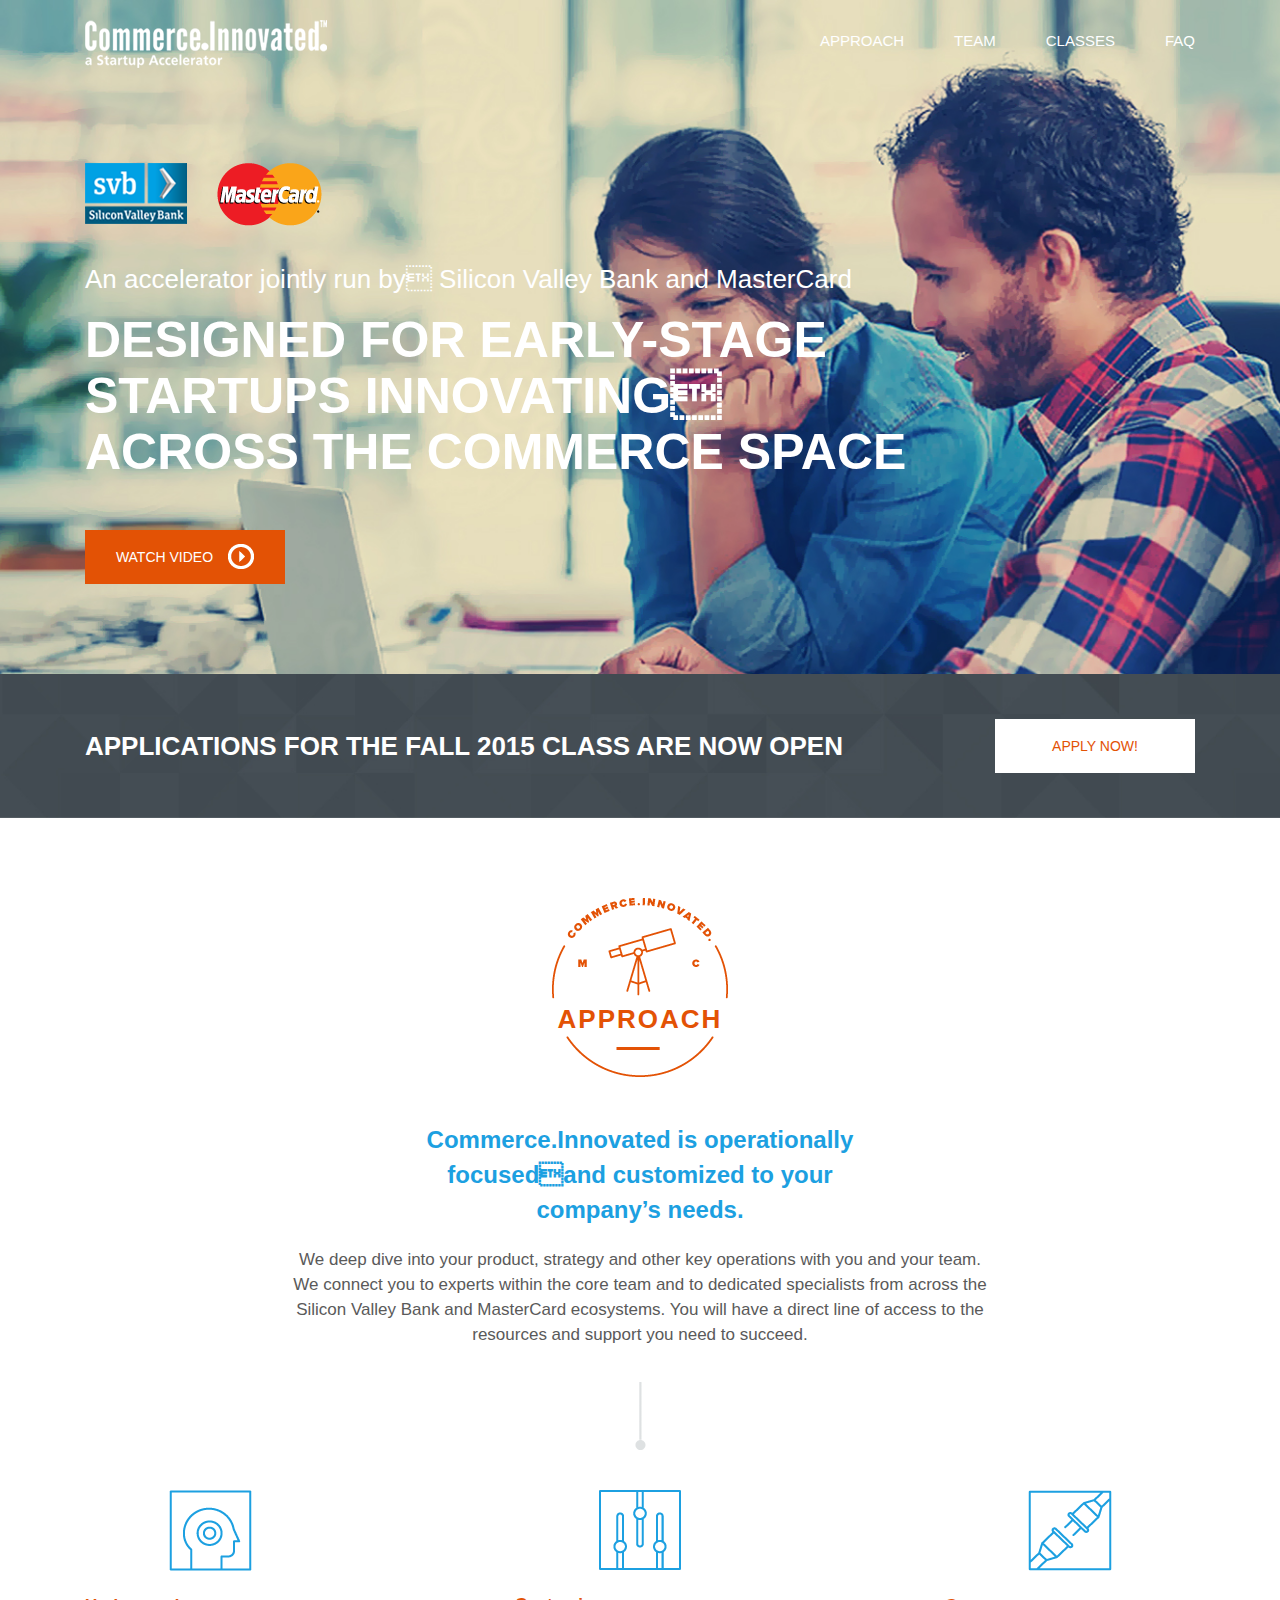
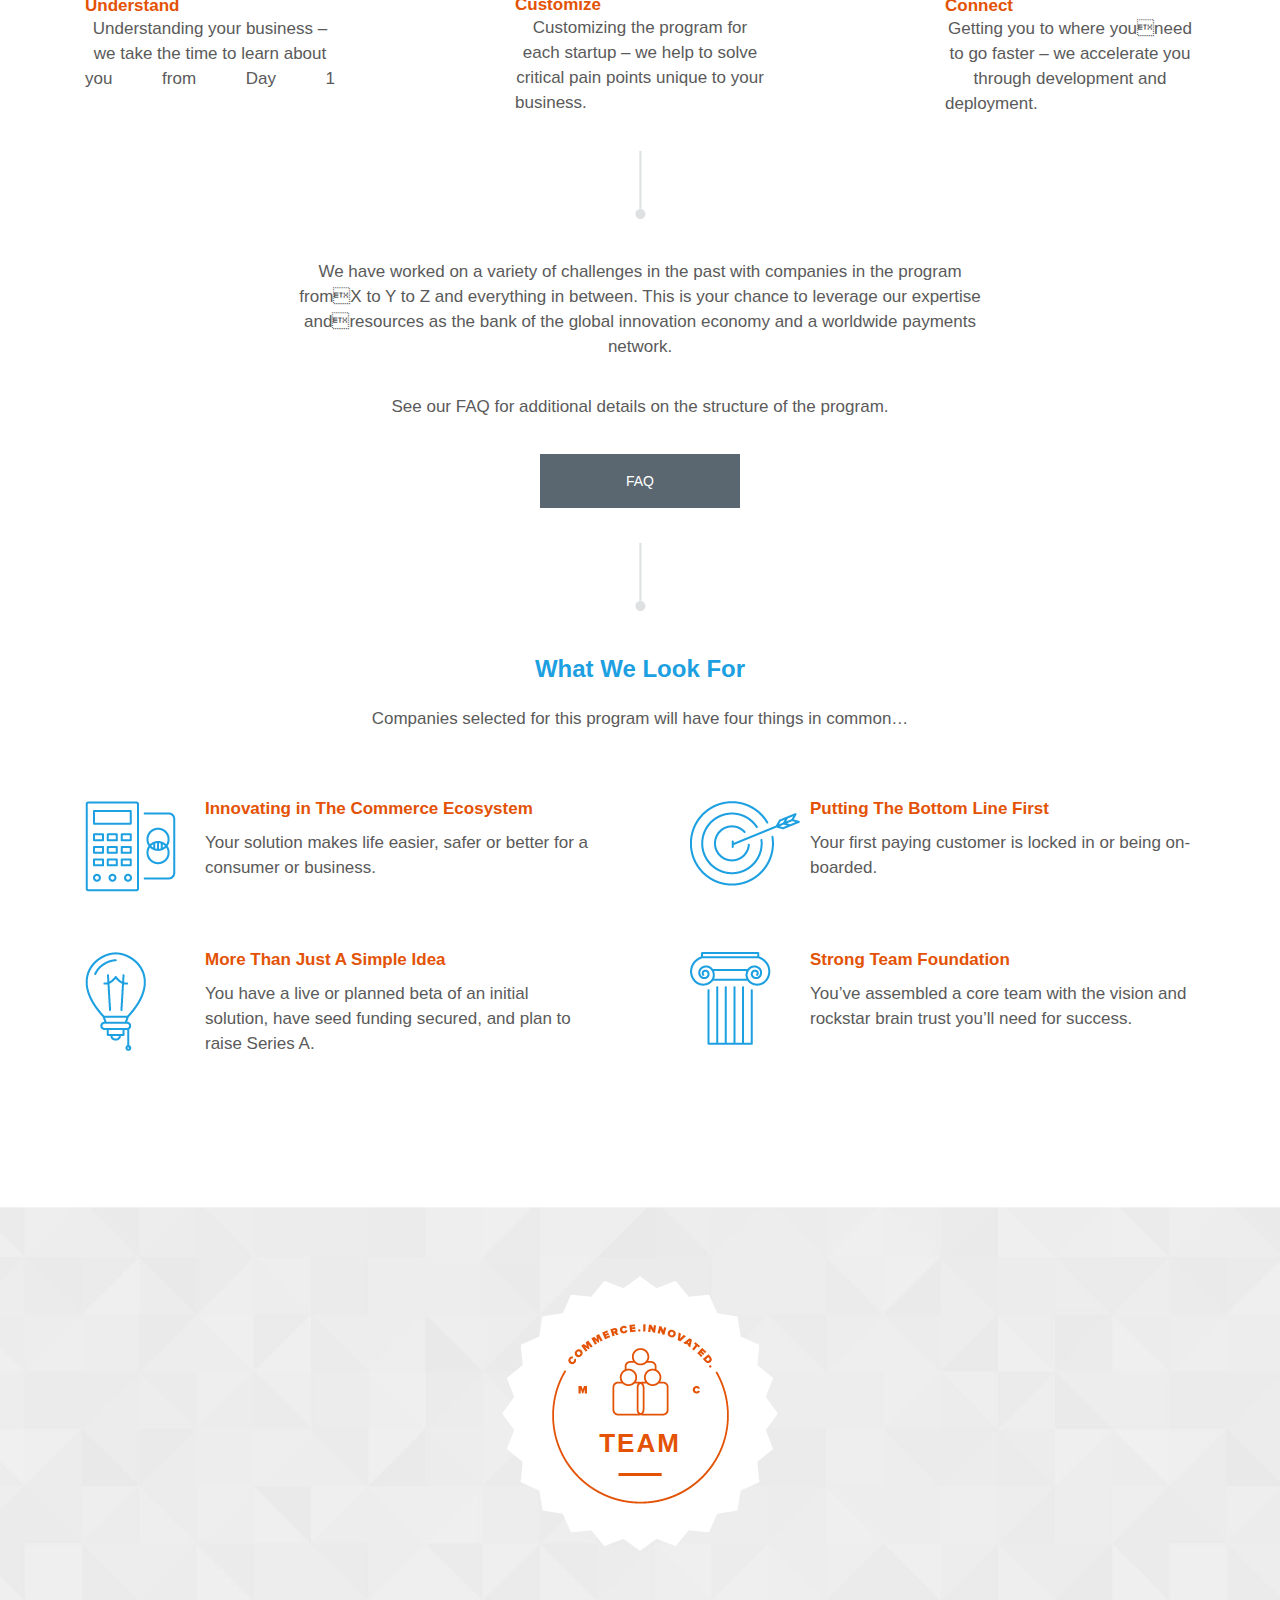
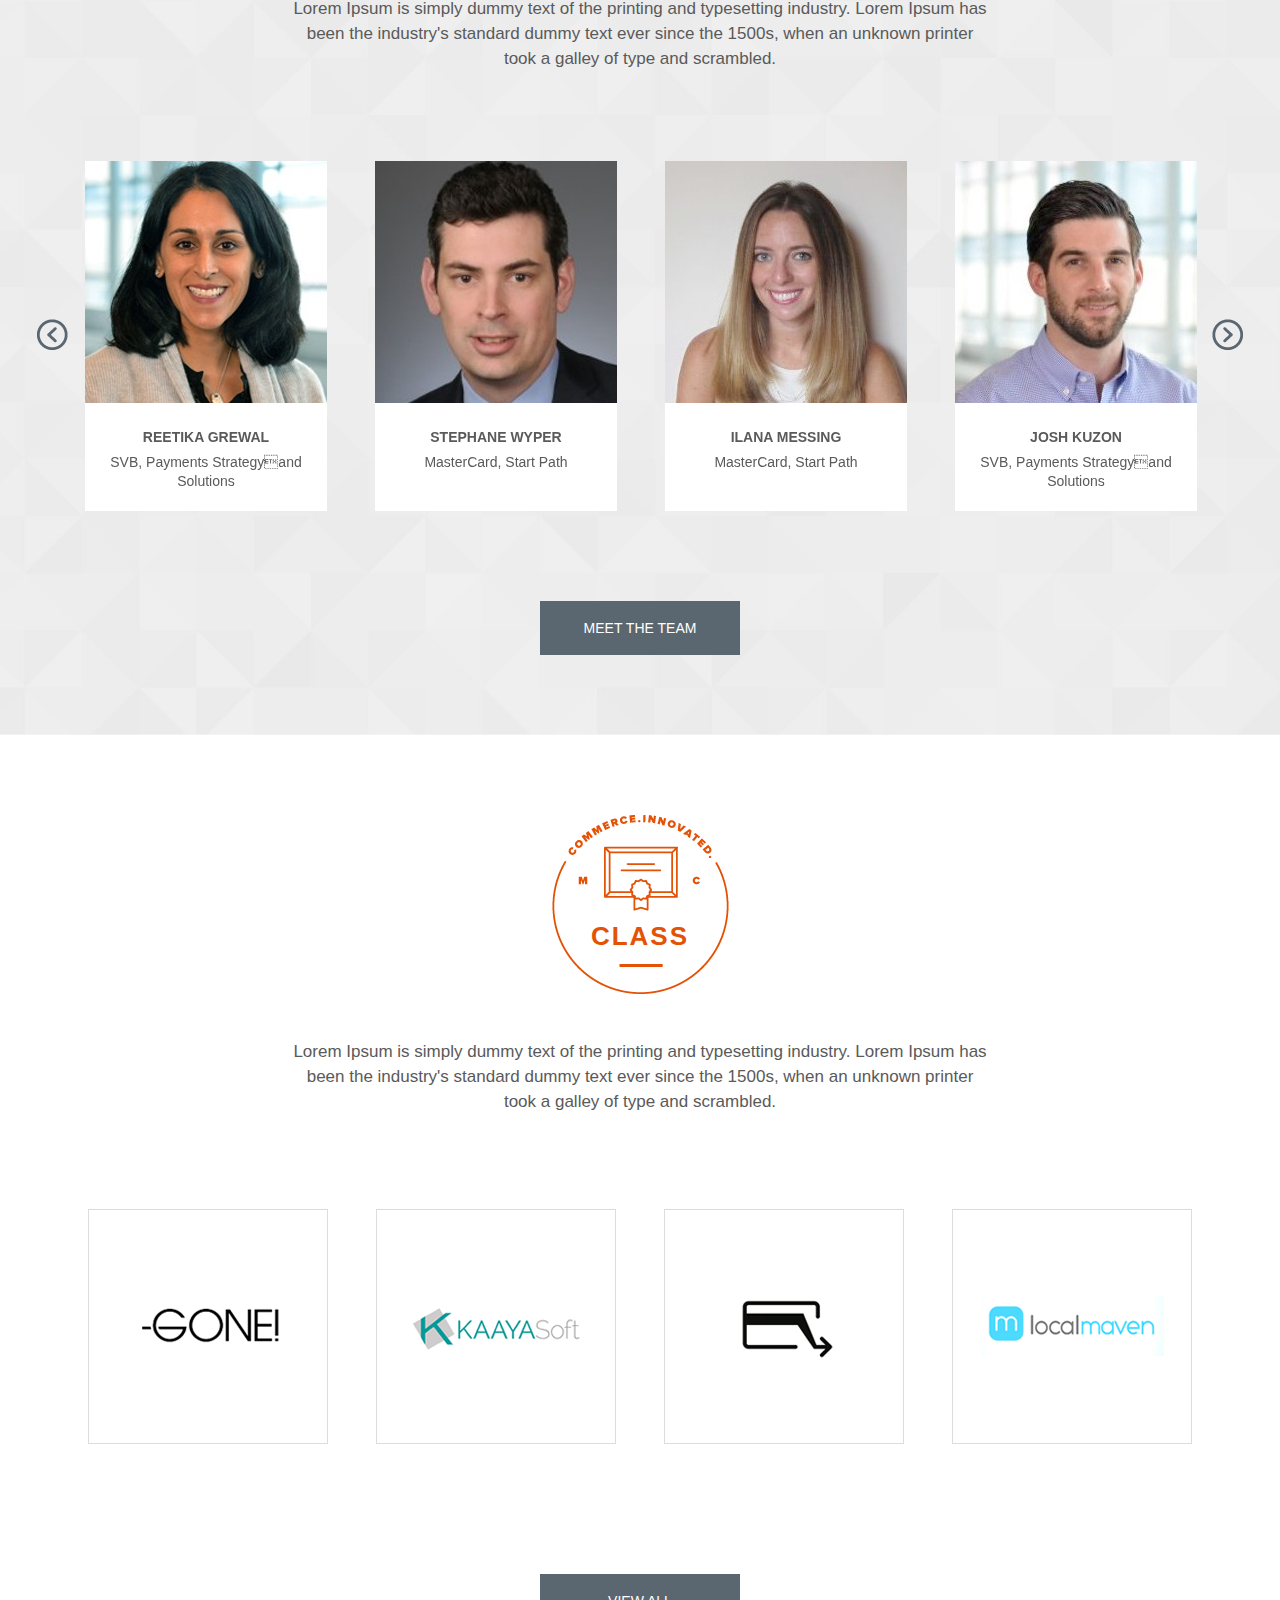
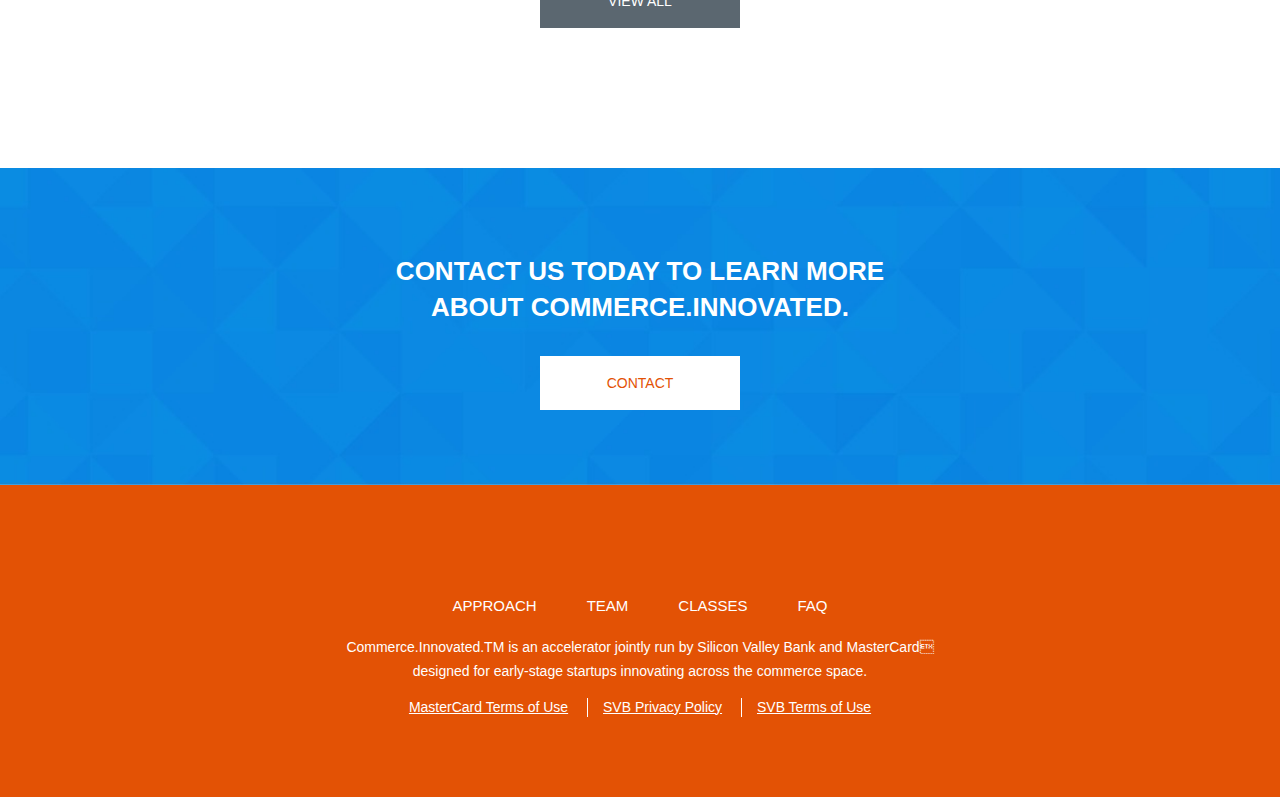
==== commit 85f2ee63: "index tablet start" ====
--- a/index.html
+++ b/index.html
@@ -37,8 +37,8 @@
 							<a href="#"><img src="img/card1.png" alt=""></a>
 							<a href="#"><img src="img/card2.png" alt=""></a>
 						</div>
-						<p>An accelerator jointly run by <br>Silicon Valley Bank and MasterCard</p>
-						<h1 class="h1">Designed for early-stage <br>startups innovating <br>across the commerce space</h1>
+						<p>An accelerator jointly run by Silicon Valley Bank and MasterCard</p>
+						<h1 class="h1">Designed for early-stage startups innovating across the commerce space</h1>
 						<a href="#" class="btn btn_orange">WATCH VIDEO<span class="img-video"></span></a>
 					</div>
 				</div>
--- a/css/screen.css
+++ b/css/screen.css
@@ -35,6 +35,8 @@
 
 .container { width: 1110px; margin: 0 auto; *zoom: 1; }
 .container:after { content: " "; display: table; clear: both; }
+@media only screen and (max-width: 1109px) { .container { width: 980px; } }
+@media only screen and (max-width: 1023px) { .container { width: 90%; } }
 
 .btn { display: block; width: 200px; height: 54px; padding: 20px 0; text-align: center; text-transform: uppercase; color: #FFF; font-size: 14px; line-height: 1; font-family: "ProximaNova Extrabold", Arial, sans-serif; }
 .btn.btn_orange { background: #E35205; }
@@ -68,6 +70,7 @@
 .l .l-col2 { float: right; width: 70%; }
 
 .main .main__wrap { padding: 80px 0; }
+@media only screen and (max-width: 1023px) { .main .main__wrap { padding: 80px 0 0; } }
 .main .main__wrap:nth-child(n+1) { background: #FFF; background-repeat: no-repeat; background-size: cover; background-position: 50% 50%; }
 .main .main__wrap:nth-child(2n) { background: url("../img/bg-2n.jpg"); background-repeat: no-repeat; background-size: cover; background-position: 50% 50%; }
 .main .main__wrap.mentors { padding: 0 0 170px 0; background: #F9F9F9; }
@@ -83,6 +86,7 @@
 .approach .approach__inn ul { margin-bottom: 35px; text-align: justify; line-height: 0; font-size: 0; text-justify: newspaper; zoom: 1; text-align-last: justify; }
 .approach .approach__inn ul:after { content: ""; display: inline-block; width: 100%; height: 0px; visibility: hidden; overflow: hidden; }
 .approach .approach__inn ul li.approach__text { width: 250px; text-align: center; }
+@media only screen and (max-width: 1023px) { .approach .approach__inn ul li.approach__text { width: 29%; margin: 0 2%; } }
 .approach .approach__inn ul li.approach__text i { margin: 0 auto 35px; }
 .approach .approach__inn ul li.approach__text i.understand { background: url("../img/svg/understand.svg") no-repeat 0 0; -moz-background-size: 83px 81px; -o-background-size: 83px 81px; -webkit-background-size: 83px 81px; background-size: 83px 81px; width: 83px; height: 81px; display: inline-block; display: block; }
 .approach .approach__inn ul li.approach__text i.customize { background: url("../img/svg/customize.svg") no-repeat 0 0; -moz-background-size: 82px 80px; -o-background-size: 82px 80px; -webkit-background-size: 82px 80px; background-size: 82px 80px; width: 82px; height: 80px; display: inline-block; display: block; }
@@ -100,22 +104,32 @@
 .approach .approach__img i.item2 { background: url("../img/svg/item2.svg") no-repeat 0 0; -moz-background-size: 110px 85px; -o-background-size: 110px 85px; -webkit-background-size: 110px 85px; background-size: 110px 85px; width: 110px; height: 85px; display: inline-block; }
 .approach .approach__img i.item3 { background: url("../img/svg/item3.svg") no-repeat 0 0; -moz-background-size: 61px 99px; -o-background-size: 61px 99px; -webkit-background-size: 61px 99px; background-size: 61px 99px; width: 61px; height: 99px; display: inline-block; }
 .approach .approach__img i.item4 { background: url("../img/svg/item4.svg") no-repeat 0 0; -moz-background-size: 81px 93px; -o-background-size: 81px 93px; -webkit-background-size: 81px 93px; background-size: 81px 93px; width: 81px; height: 93px; display: inline-block; }
+@media only screen and (max-width: 1109px) { .approach .approach__inner { margin-left: -40px; }
+  .approach .approach__item { width: 45%; margin-left: 5%; } }
 
 .team span.team__logo { background: url("../img/svg/team.svg") no-repeat 0 0; -moz-background-size: 276px 275px; -o-background-size: 276px 275px; -webkit-background-size: 276px 275px; background-size: 276px 275px; width: 276px; height: 275px; display: inline-block; }
 .team span.team__logo p { bottom: 90px; }
+.team .main__inner > p { padding-bottom: 0; }
 .team .main__inner > .btn { margin: 0 auto; }
+@media only screen and (max-width: 1023px) { .team .main__inner > .btn { margin: 0 auto 60px; } }
 .team .team__slider { margin: 0 -24px; padding: 90px 0; }
+@media only screen and (max-width: 1210px) { .team .team__slider { margin: 0 24px; padding: 40px 0; } }
 
 .slider { position: relative; font-size: 0; }
 .slider .slick-list { overflow: hidden; }
 .slider .slick-prev, .slider .slick-next { position: absolute; top: 45%; font-size: 0; }
 .slider .slick-prev { left: -24px; background: url("../img/svg/prev.svg") no-repeat 0 0; -moz-background-size: 31px 31px; -o-background-size: 31px 31px; -webkit-background-size: 31px 31px; background-size: 31px 31px; width: 31px; height: 31px; display: inline-block; }
 .slider .slick-next { right: -24px; background: url("../img/svg/next.svg") no-repeat 0 0; -moz-background-size: 31px 31px; -o-background-size: 31px 31px; -webkit-background-size: 31px 31px; background-size: 31px 31px; width: 31px; height: 31px; display: inline-block; }
-
+@media only screen and (max-width: 1023px) { .slider .slick-prev { left: -40px; }
+  .slider .slick-next { right: -40px; } }
+
+.slide-wrap { display: inline-block; vertical-align: top; width: 25%; height: 350px; margin: 0 24px; background: #FFF; }
 .slide-wrap:hover .slide__hover { display: block; }
-
-.slide { display: inline-block; vertical-align: top; width: 242px; height: 350px; margin: 0 24px; background: #FFF; }
+@media only screen and (max-width: 1023px) { .slide-wrap { height: 320px; margin: 0 10px; } }
+
+.slide { width: 100%; }
 .slide .slide__img { position: relative; }
+.slide .slide__img img { width: 100%; }
 .slide .slide__hover { display: none; position: absolute; top: 0; left: 0; right: 0; text-align: center; }
 .slide .slide__hover img { opacity: 0.84; }
 .slide .slide__hover p { position: absolute; top: 50%; left: 0; right: 0; text-transform: uppercase; font-size: 12px; color: #FFF; font-weight: 800; font-family: "ProximaNova Extrabold", Arial, sans-serif; }
@@ -125,12 +139,14 @@
 
 .class .class__logo { background: url("../img/svg/class.svg") no-repeat 0 0; -moz-background-size: 177px 179px; -o-background-size: 177px 179px; -webkit-background-size: 177px 179px; background-size: 177px 179px; width: 177px; height: 179px; display: inline-block; }
 .class .class__inn { padding: 40px 0 30px; }
-.class .class__inn ul { margin-left: -48px; font-size: 0; text-align: left; }
-.class .class__inn ul li { display: inline-block; vertical-align: top; margin: 20px 0 40px 48px; }
+.class .class__inn ul { margin-left: -48px; font-size: 0; text-align: center; }
+.class .class__inn ul li { display: inline-block; vertical-align: top; margin: 20px 0 40px 48px; text-align: left; }
 .class .class__inn ul li > a { display: block; width: 240px; height: 235px; border: 1px solid #dadddf; text-align: center; font-size: 0; }
 .class .class__inn ul li > a:before { content: ""; display: inline-block; vertical-align: middle; width: 0; height: 100%; }
 .class .class__inn ul li > a img { display: inline-block; vertical-align: middle; }
 .class .class__inn + .btn { margin: 60px auto; }
+@media only screen and (max-width: 1023px) { .class .class__inn { padding: 0; }
+  .class .class__inn + .btn { margin: 20px auto 60px; } }
 
 .main__wrap.faq { padding: 0 0 100px; }
 
@@ -163,6 +179,8 @@
 .classes .main__logo .class__logo { background: url("../img/svg/class2.svg") no-repeat 0 0; -moz-background-size: 276px 275px; -o-background-size: 276px 275px; -webkit-background-size: 276px 275px; background-size: 276px 275px; width: 276px; height: 275px; display: inline-block; }
 .classes .main__logo .class__logo p { bottom: 90px; }
 
+.past-classes .class__inn ul { text-align: left; }
+
 .class__text { display: block; width: 240px; padding-top: 20px; text-align: left; }
 .class__text span { color: #e35205; font-size: 17px; font-weight: 700; font-family: "ProximaNova Bold", Arial, sans-serif; }
 .class__text p { display: block; padding-bottom: 10px; color: #5a5a5a; font-size: 15px; font-weight: 400; font-family: "ProximaNova Regular", Arial, sans-serif; }
@@ -213,18 +231,22 @@
 .header .header__top .menu { float: right; margin-top: 10px; }
 .header .header__top .menu ul li a:hover, .header .header__top .menu ul li a.is-active { margin-bottom: 0; padding-bottom: 17px; border-bottom: 4px solid #ededed; }
 .header .header__inner { padding: 90px 0; }
+.header .header__inner .h1 { max-width: 830px; }
 .header .header__inner p { padding-bottom: 15px; color: #FFF; font-size: 26px; font-family: "ProximaNova Semibold", Arial, sans-serif; }
 .header .header__bottom { padding: 45px 0; background: url("../img/bg-b-h.jpg"); text-transform: uppercase; background-repeat: no-repeat; background-size: cover; background-position: 50% 50%; }
 .header .header__bottom .h2 { float: left; padding: 9px 0; }
 .header .header__bottom a.btn { float: right; }
+@media only screen and (max-width: 1023px) { .header .header__bottom { text-align: center; }
+  .header .header__bottom .h2 { float: none; }
+  .header .header__bottom a.btn { float: none; margin: 0 auto; } }
 .header.header_faq .header__wrap { background: url("../img/faq-bg.jpg"); background-repeat: no-repeat; background-size: cover; background-position: 50% 50%; }
 .header.header_faq .header__top { padding: 40px 0; }
 .header.header_classes .header__wrap { background: url("../img/bg-classes.jpg"); background-repeat: no-repeat; background-size: cover; background-position: 50% 50%; }
 .header.header_classes .header__inner { padding: 120px 0 260px; }
-.header.header_classes .header__inner .h1 { max-width: 830px; margin: 0 auto; text-align: center; }
+.header.header_classes .header__inner .h1 { margin: 0 auto; text-align: center; }
 .header.header_team .header__wrap { background: url("../img/bg-team.jpg"); background-repeat: no-repeat; background-size: cover; background-position: 50% 50%; }
 .header.header_team .header__inner { padding: 120px 0 260px; }
-.header.header_team .header__inner .h1 { max-width: 830px; margin: 0 auto; text-align: center; }
+.header.header_team .header__inner .h1 { margin: 0 auto; text-align: center; }
 
 .logo { float: left; }
 
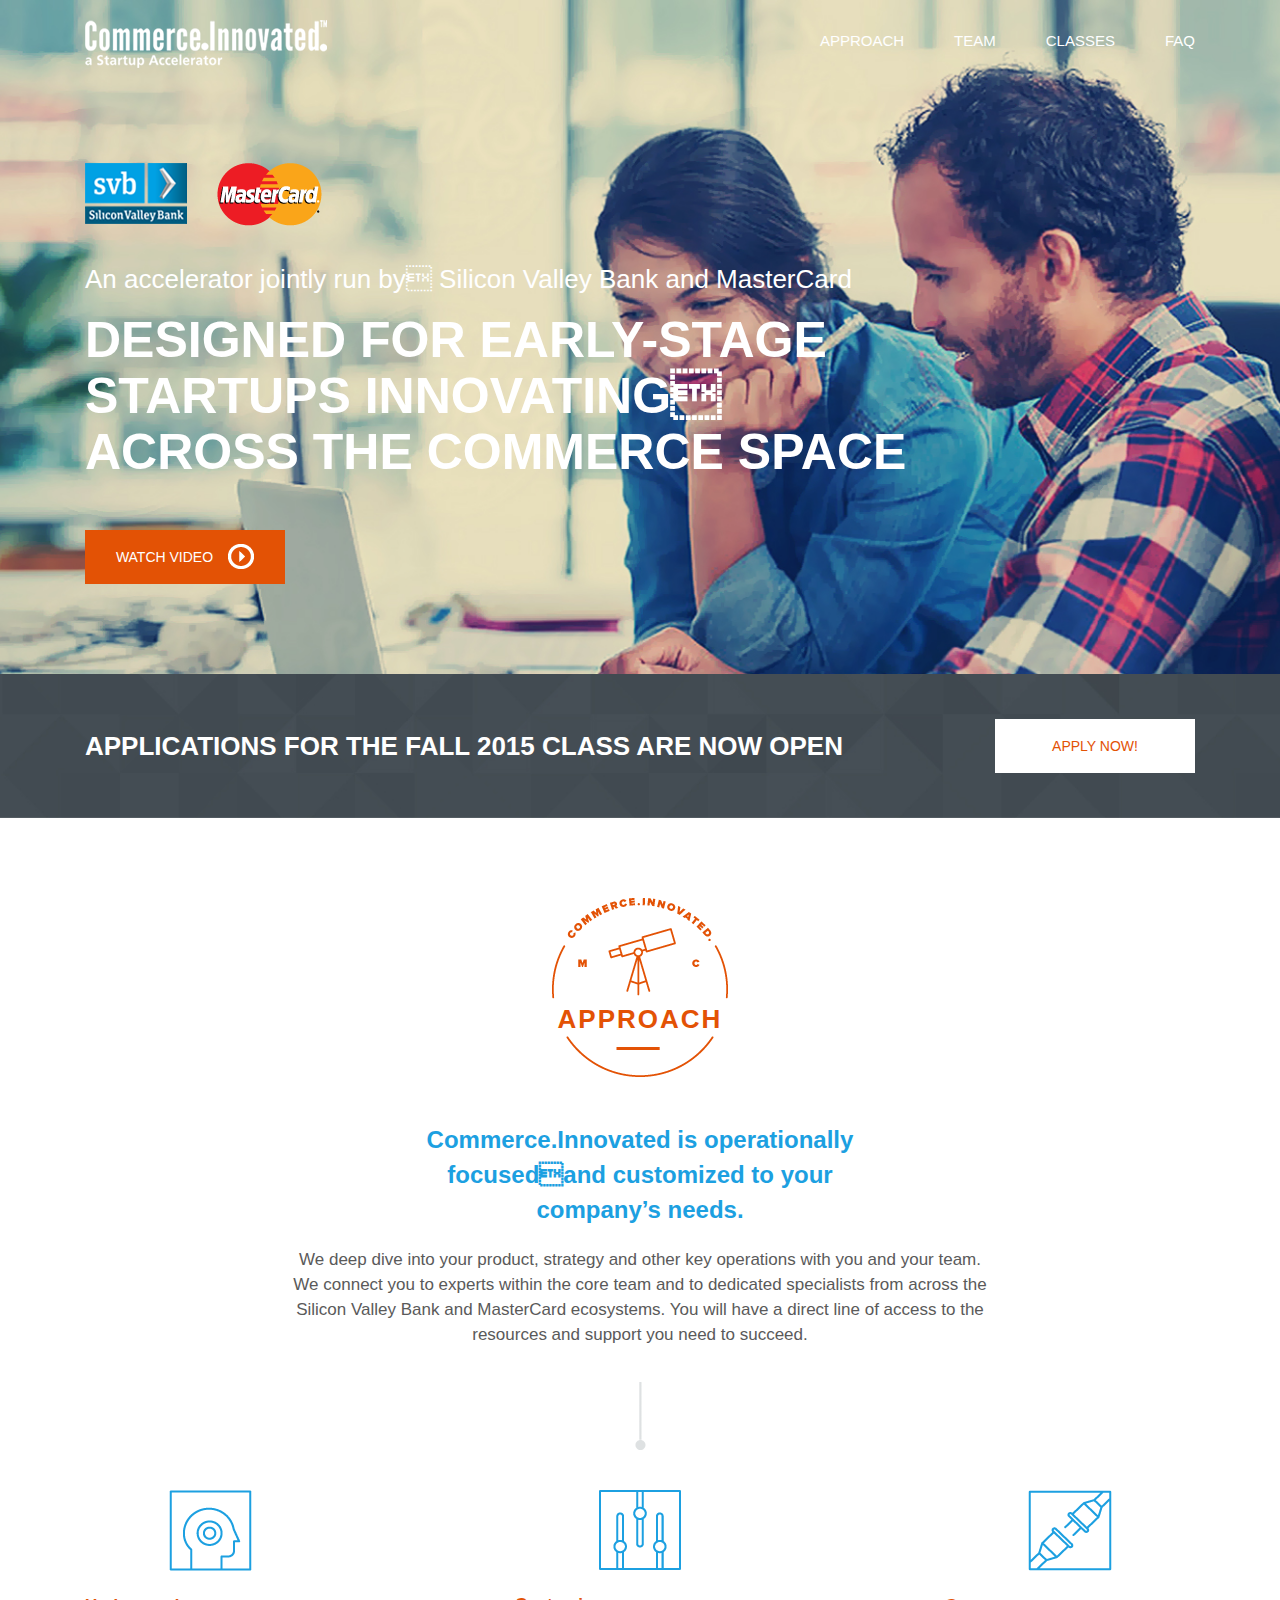
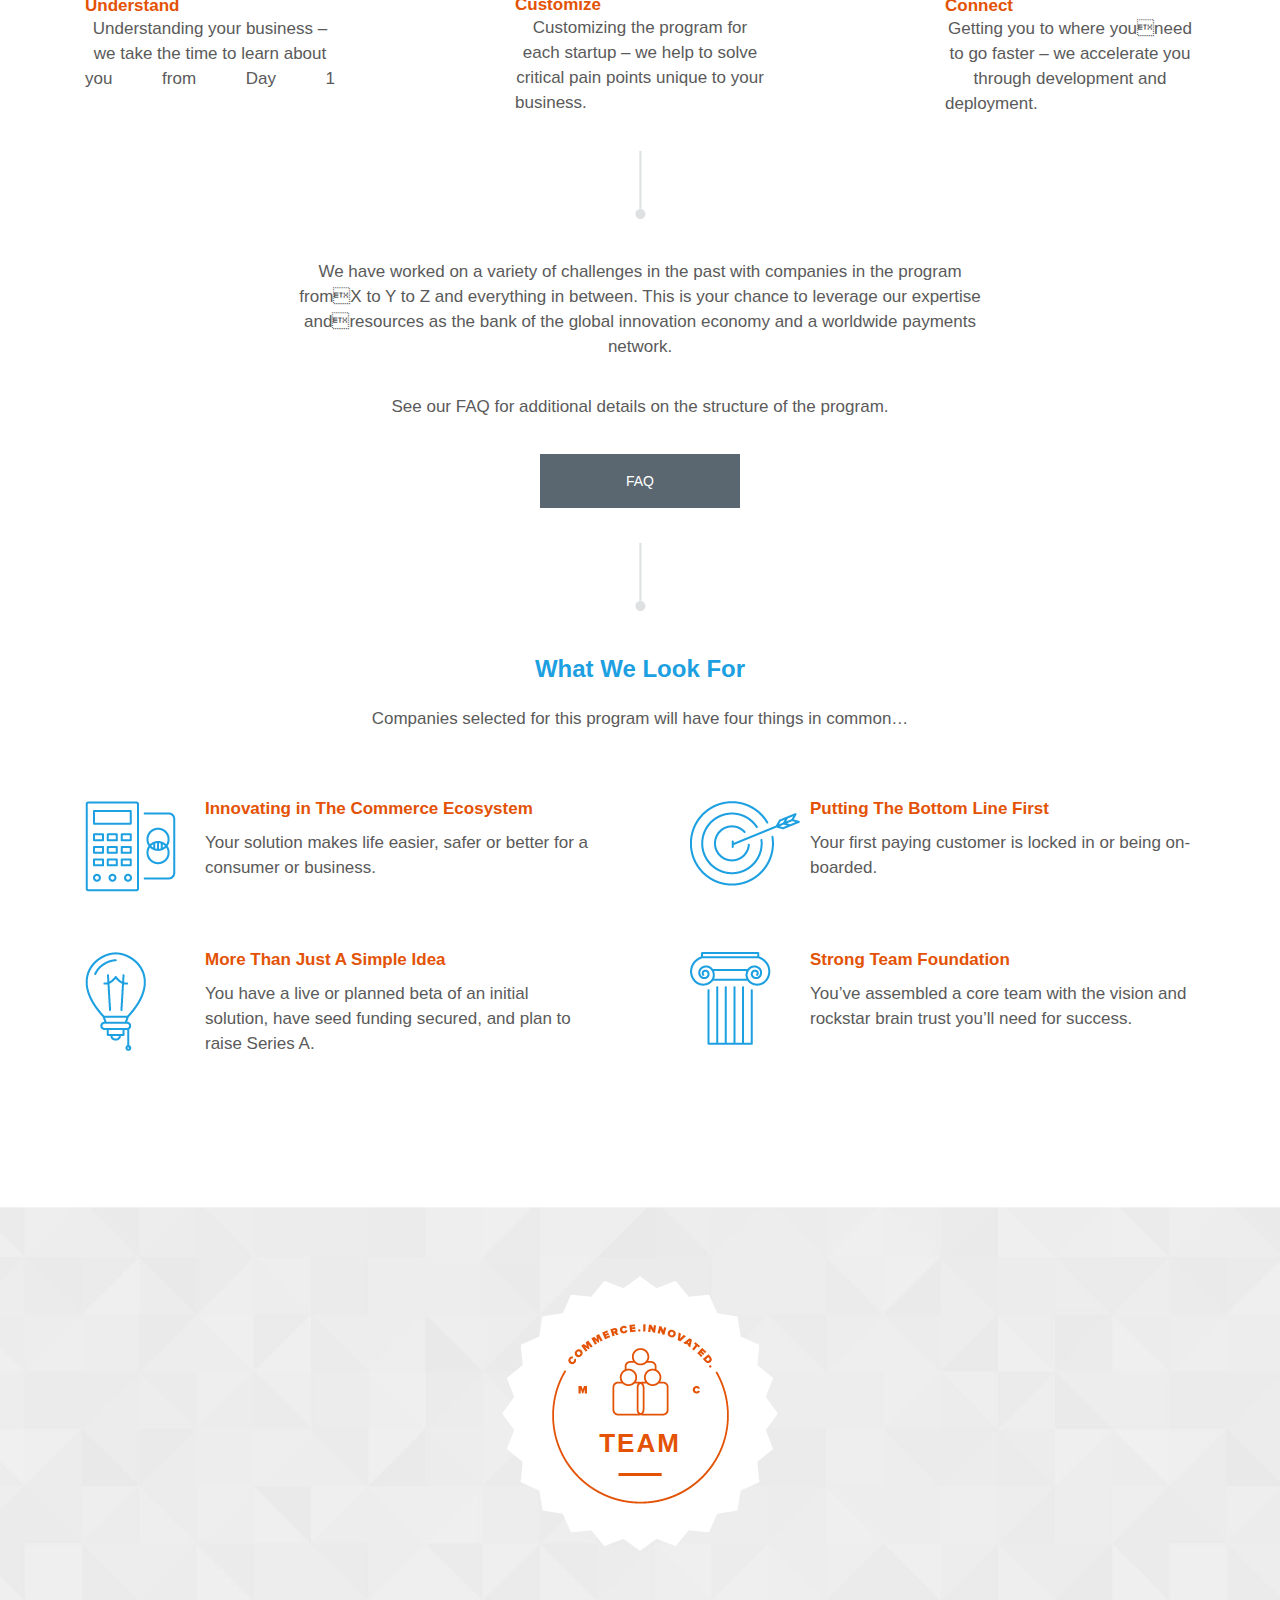
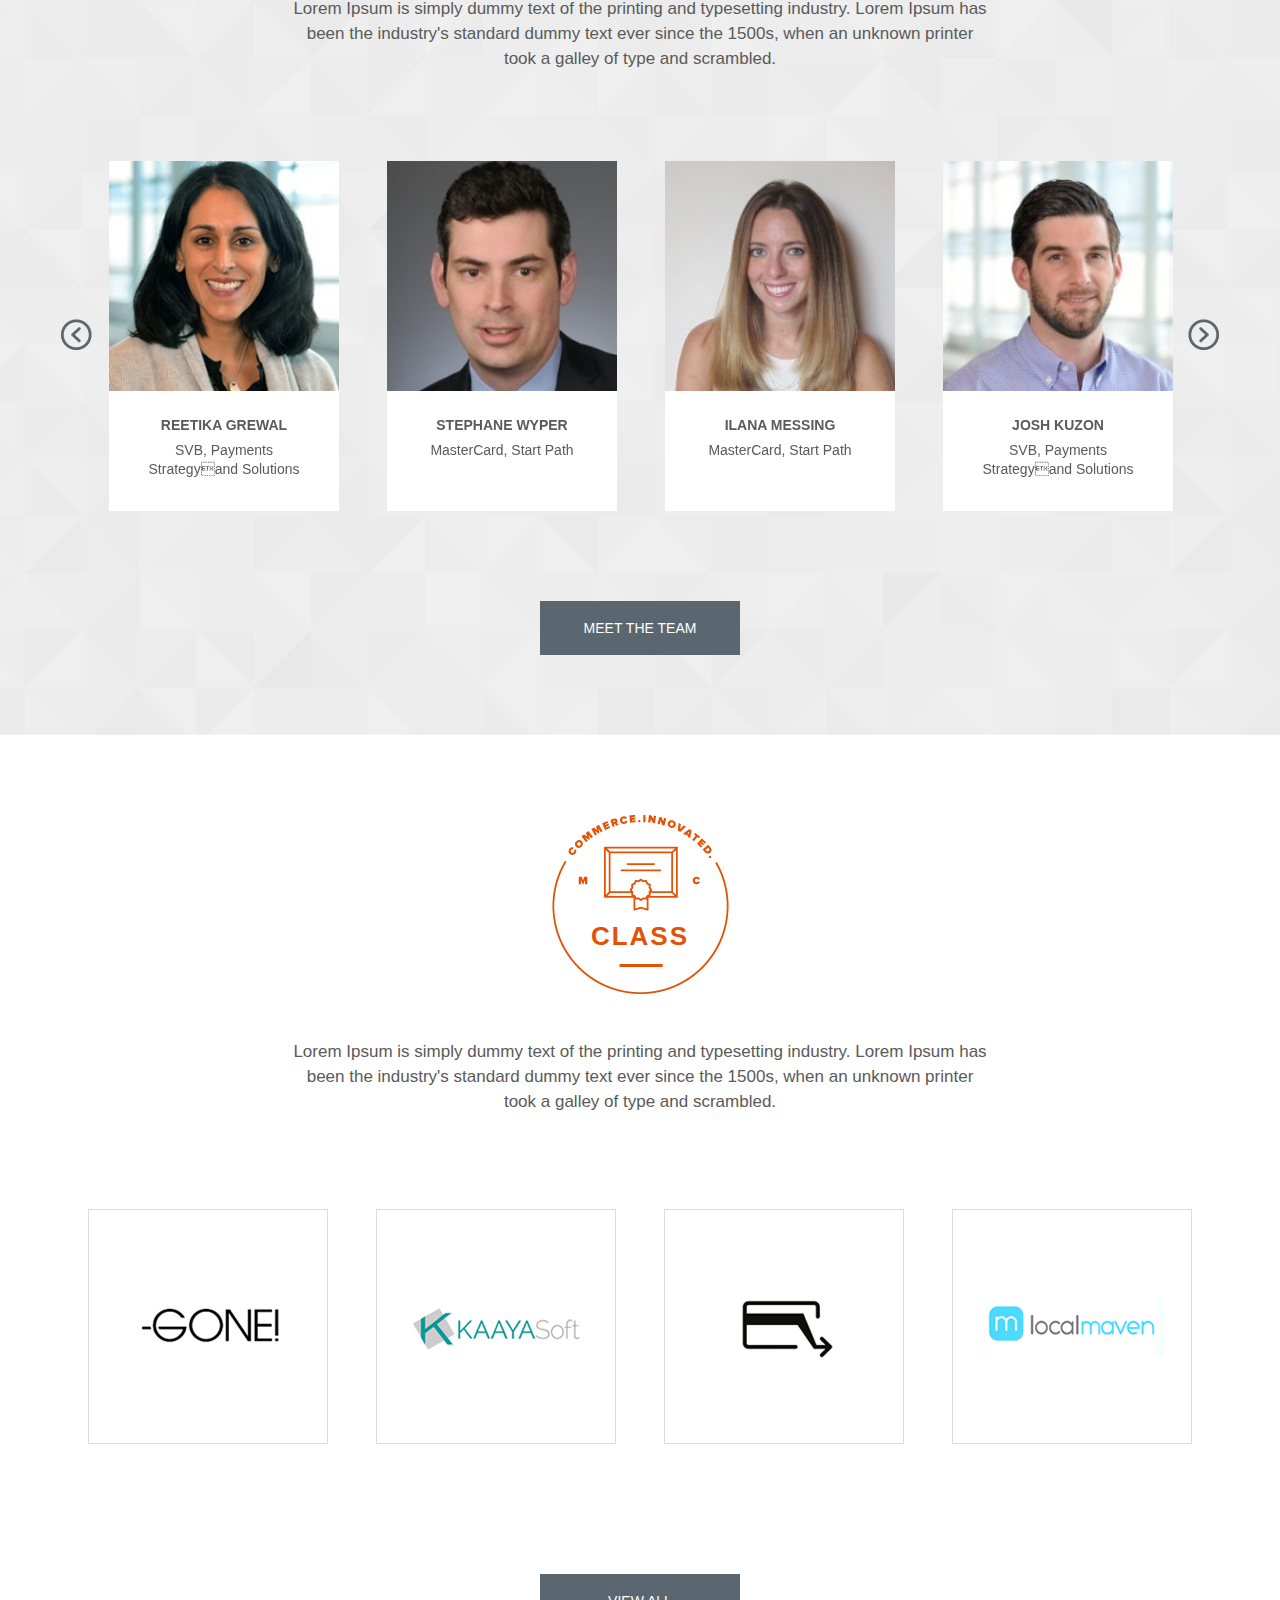
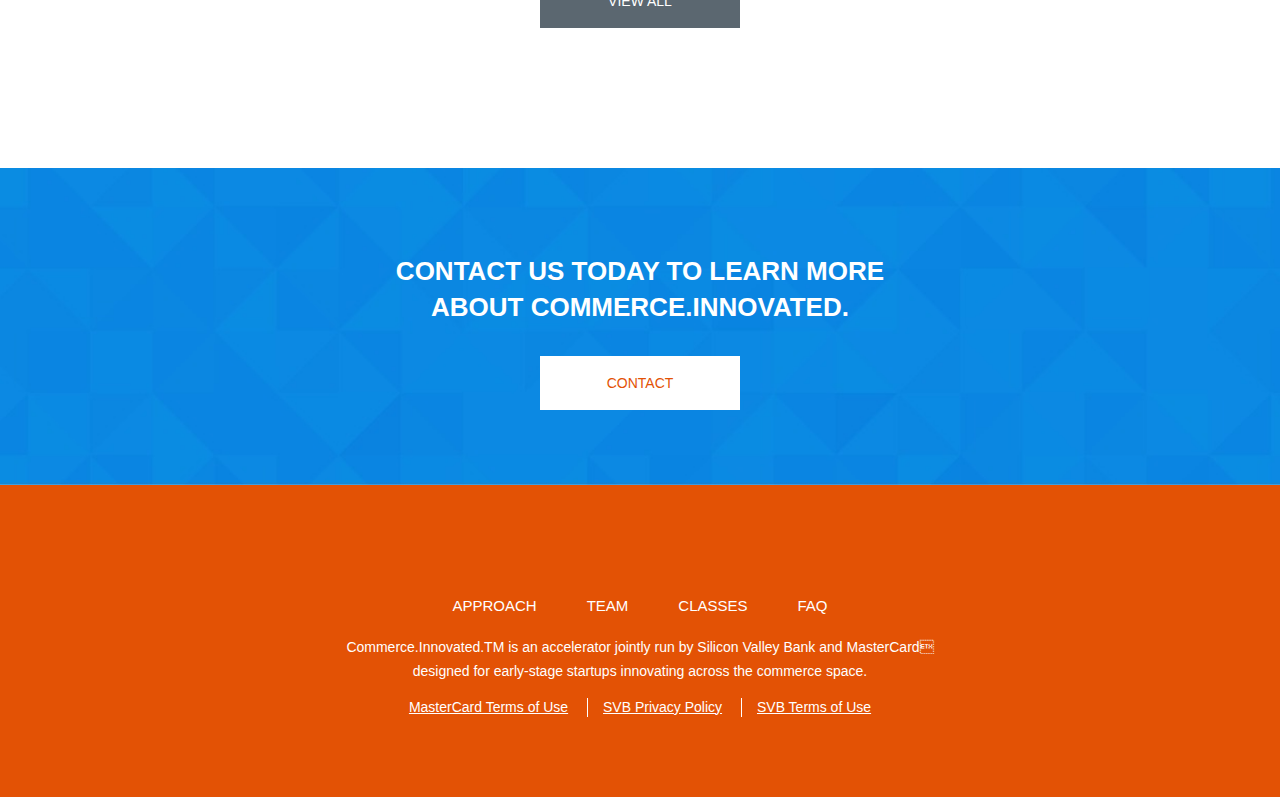
==== commit 17075a91: "main-page adaptive" ====
--- a/index.html
+++ b/index.html
@@ -16,13 +16,15 @@
 	<!-- BEGIN  out-->
 	<div class="out">
 		<!-- BEGIN header -->
-		<header class="header">
+		<header class="header header_main">
 			<div class="header__wrap">
-				<div class="container">
-					<div class="header__top">
+				<div class="header__top">
+					<div class="container">
 						<div class="logo">
-							<a href="#"><img src="img/logo.png" alt=""></a>
-						</div>
+							<a href="#" class="logo__d"><img src="img/logo.png" alt=""></a>
+							<a href="#" class="logo__m"><img src="img/logo-m.png" alt=""></a>
+						</div>
+						<a href="#" class="menu-mob js-menu-mob"><span></span></a>
 						<div class="menu">
 							<ul>
 								<li><a href="#">Approach</a></li>
@@ -32,7 +34,9 @@
 							</ul>
 						</div>
 					</div>
-					<div class="header__inner">
+				</div>
+				<div class="header__inner">
+					<div class="container">
 						<div class="cards">
 							<a href="#"><img src="img/card1.png" alt=""></a>
 							<a href="#"><img src="img/card2.png" alt=""></a>
@@ -42,7 +46,16 @@
 						<a href="#" class="btn btn_orange">WATCH VIDEO<span class="img-video"></span></a>
 					</div>
 				</div>
+				<div class="menu menu_drop js-menu-drop">
+					<ul>
+						<li><a href="#">Approach</a></li>
+						<li><a href="#">team</a></li>
+						<li><a href="#">classes</a></li>
+						<li><a href="#">faq</a></li>
+					</ul>
+				</div>
 			</div>
+			<a href="#" class="btn btn_orange">WATCH VIDEO<span class="img-video"></span></a>
 			<div class="header__bottom">
 				<div class="container">
 					<h2 class="h2">Applications for the Fall 2015 Class are now open</h2>
@@ -142,133 +155,133 @@
 					</div>
 					<div class="main__inner">
 						<p>Lorem Ipsum is simply dummy text of the printing and typesetting industry. Lorem Ipsum has been the industry's standard dummy text ever since the 1500s, when an unknown printer took a galley of type and scrambled.</p>
-						<div class="team__slider">
-							<div class="slider js-slider">
-								<a href="#" class="slide-wrap">
-									<div class="slide">
-										<div class="slide__img">
-											<img src="img/person1.jpg" alt="">
-											<div class="slide__hover">
-												<img src="img/slider-hover.jpg" alt="">
-												<p>LEARN MORE</p>
-											</div>
-										</div>
-										<div class="slide__text">
-											<span>Reetika Grewal</span>
-											<p>SVB, Payments Strategyand Solutions</p>
-										</div>
-									</div>
-								</a>
-								<a href="#" class="slide-wrap">
-									<div class="slide">
-										<div class="slide__img">
-											<img src="img/person2.jpg" alt="">
-											<div class="slide__hover">
-												<img src="img/slider-hover.jpg" alt="">
-												<p>LEARN MORE</p>
-											</div>
-										</div>
-										<div class="slide__text">
-											<span>Stephane Wyper</span>
-											<p>MasterCard, Start Path</p>
-										</div>
-									</div>
-								</a>
-								<a href="#" class="slide-wrap">
-									<div class="slide">
-										<div class="slide__img">
-											<img src="img/person3.jpg" alt="">
-											<div class="slide__hover">
-												<img src="img/slider-hover.jpg" alt="">
-												<p>LEARN MORE</p>
-											</div>
-										</div>
-										<div class="slide__text">
-											<span>Ilana Messing</span>
-											<p>MasterCard, Start Path</p>
-										</div>
-									</div>
-								</a>
-								<a href="#" class="slide-wrap">
-									<div class="slide">
-										<div class="slide__img">
-											<img src="img/person4.jpg" alt="">
-											<div class="slide__hover">
-												<img src="img/slider-hover.jpg" alt="">
-												<p>LEARN MORE</p>
-											</div>
-										</div>
-										<div class="slide__text">
-											<span>Josh Kuzon</span>
-											<p>SVB, Payments Strategyand Solutions</p>
-										</div>
-									</div>
-								</a>
-								<a href="#" class="slide-wrap">
-									<div class="slide">
-										<div class="slide__img">
-											<img src="img/person1.jpg" alt="">
-											<div class="slide__hover">
-												<img src="img/slider-hover.jpg" alt="">
-												<p>LEARN MORE</p>
-											</div>
-										</div>
-										<div class="slide__text">
-											<span>Reetika Grewal</span>
-											<p>SVB, Payments Strategyand Solutions</p>
-										</div>
-									</div>
-								</a>
-								<a href="#" class="slide-wrap">
-									<div class="slide">
-										<div class="slide__img">
-											<img src="img/person2.jpg" alt="">
-											<div class="slide__hover">
-												<img src="img/slider-hover.jpg" alt="">
-												<p>LEARN MORE</p>
-											</div>
-										</div>
-										<div class="slide__text">
-											<span>Stephane Wyper</span>
-											<p>MasterCard, Start Path</p>
-										</div>
-									</div>
-								</a>
-								<a href="#" class="slide-wrap">
-									<div class="slide">
-										<div class="slide__img">
-											<img src="img/person3.jpg" alt="">
-											<div class="slide__hover">
-												<img src="img/slider-hover.jpg" alt="">
-												<p>LEARN MORE</p>
-											</div>
-										</div>
-										<div class="slide__text">
-											<span>Ilana Messing</span>
-											<p>MasterCard, Start Path</p>
-										</div>
-									</div>
-								</a>
-								<a href="#" class="slide-wrap">
-									<div class="slide">
-										<div class="slide__img">
-											<img src="img/person4.jpg" alt="">
-											<div class="slide__hover">
-												<img src="img/slider-hover.jpg" alt="">
-												<p>LEARN MORE</p>
-											</div>
-										</div>
-										<div class="slide__text">
-											<span>Josh Kuzon</span>
-											<p>SVB, Payments Strategyand Solutions</p>
-										</div>
-									</div>
-								</a>
-							</div>
-						</div>
-						<a href="#" class="btn btn_gray">MEET THE TEAM</a>
-					</div>
-				</div>
+					</div>
+				</div>
+				<div class="team__slider">
+					<div class="slider js-slider">
+						<a href="#" class="slide-wrap">
+							<div class="slide">
+								<div class="slide__img">
+									<img src="img/person1.jpg" alt="">
+									<div class="slide__hover">
+										<img src="img/slider-hover.jpg" alt="">
+										<p>LEARN MORE</p>
+									</div>
+								</div>
+								<div class="slide__text">
+									<span>Reetika Grewal</span>
+									<p>SVB, Payments Strategyand Solutions</p>
+								</div>
+							</div>
+						</a>
+						<a href="#" class="slide-wrap">
+							<div class="slide">
+								<div class="slide__img">
+									<img src="img/person2.jpg" alt="">
+									<div class="slide__hover">
+										<img src="img/slider-hover.jpg" alt="">
+										<p>LEARN MORE</p>
+									</div>
+								</div>
+								<div class="slide__text">
+									<span>Stephane Wyper</span>
+									<p>MasterCard, Start Path</p>
+								</div>
+							</div>
+						</a>
+						<a href="#" class="slide-wrap">
+							<div class="slide">
+								<div class="slide__img">
+									<img src="img/person3.jpg" alt="">
+									<div class="slide__hover">
+										<img src="img/slider-hover.jpg" alt="">
+										<p>LEARN MORE</p>
+									</div>
+								</div>
+								<div class="slide__text">
+									<span>Ilana Messing</span>
+									<p>MasterCard, Start Path</p>
+								</div>
+							</div>
+						</a>
+						<a href="#" class="slide-wrap">
+							<div class="slide">
+								<div class="slide__img">
+									<img src="img/person4.jpg" alt="">
+									<div class="slide__hover">
+										<img src="img/slider-hover.jpg" alt="">
+										<p>LEARN MORE</p>
+									</div>
+								</div>
+								<div class="slide__text">
+									<span>Josh Kuzon</span>
+									<p>SVB, Payments Strategyand Solutions</p>
+								</div>
+							</div>
+						</a>
+						<a href="#" class="slide-wrap">
+							<div class="slide">
+								<div class="slide__img">
+									<img src="img/person1.jpg" alt="">
+									<div class="slide__hover">
+										<img src="img/slider-hover.jpg" alt="">
+										<p>LEARN MORE</p>
+									</div>
+								</div>
+								<div class="slide__text">
+									<span>Reetika Grewal</span>
+									<p>SVB, Payments Strategyand Solutions</p>
+								</div>
+							</div>
+						</a>
+						<a href="#" class="slide-wrap">
+							<div class="slide">
+								<div class="slide__img">
+									<img src="img/person2.jpg" alt="">
+									<div class="slide__hover">
+										<img src="img/slider-hover.jpg" alt="">
+										<p>LEARN MORE</p>
+									</div>
+								</div>
+								<div class="slide__text">
+									<span>Stephane Wyper</span>
+									<p>MasterCard, Start Path</p>
+								</div>
+							</div>
+						</a>
+						<a href="#" class="slide-wrap">
+							<div class="slide">
+								<div class="slide__img">
+									<img src="img/person3.jpg" alt="">
+									<div class="slide__hover">
+										<img src="img/slider-hover.jpg" alt="">
+										<p>LEARN MORE</p>
+									</div>
+								</div>
+								<div class="slide__text">
+									<span>Ilana Messing</span>
+									<p>MasterCard, Start Path</p>
+								</div>
+							</div>
+						</a>
+						<a href="#" class="slide-wrap">
+							<div class="slide">
+								<div class="slide__img">
+									<img src="img/person4.jpg" alt="">
+									<div class="slide__hover">
+										<img src="img/slider-hover.jpg" alt="">
+										<p>LEARN MORE</p>
+									</div>
+								</div>
+								<div class="slide__text">
+									<span>Josh Kuzon</span>
+									<p>SVB, Payments Strategyand Solutions</p>
+								</div>
+							</div>
+						</a>
+					</div>
+				</div>
+				<a href="#" class="btn btn_gray">MEET THE TEAM</a>
 			</section>
 			<section class="main__wrap class">
 				<div class="container">
@@ -277,17 +290,17 @@
 					</div>
 					<div class="main__inner">
 						<p>Lorem Ipsum is simply dummy text of the printing and typesetting industry. Lorem Ipsum has been the industry's standard dummy text ever since the 1500s, when an unknown printer took a galley of type and scrambled.</p>
-						<div class="class__inn">
-							<ul>
-								<li><a href="#"><img src="img/class1.png" alt=""></a></li>
-								<li><a href="#"><img src="img/class2.png" alt=""></a></li>
-								<li><a href="#"><img src="img/class3.png" alt=""></a></li>
-								<li><a href="#"><img src="img/class4.png" alt=""></a></li>
-							</ul>
-						</div>
-						<a href="#" class="btn btn_gray">VIEW ALL</a>
-					</div>
-				</div>
+					</div>
+				</div>
+				<div class="class__inn">
+					<div class="class__wrap js-class">
+						<a href="#"><img src="img/class1.png" alt=""></a>
+						<a href="#"><img src="img/class2.png" alt=""></a>
+						<a href="#"><img src="img/class3.png" alt=""></a>
+						<a href="#"><img src="img/class4.png" alt=""></a>
+					</div>
+				</div>
+				<a href="#" class="btn btn_gray">VIEW ALL</a>
 			</section>
 		</main>
 		<!-- END main -->
--- a/css/screen.css
+++ b/css/screen.css
@@ -36,7 +36,8 @@
 .container { width: 1110px; margin: 0 auto; *zoom: 1; }
 .container:after { content: " "; display: table; clear: both; }
 @media only screen and (max-width: 1109px) { .container { width: 980px; } }
-@media only screen and (max-width: 1023px) { .container { width: 90%; } }
+@media only screen and (max-width: 1023px) { .container { width: 94%; } }
+@media only screen and (max-width: 767px) { .container { width: auto; margin: 0 3%; } }
 
 .btn { display: block; width: 200px; height: 54px; padding: 20px 0; text-align: center; text-transform: uppercase; color: #FFF; font-size: 14px; line-height: 1; font-family: "ProximaNova Extrabold", Arial, sans-serif; }
 .btn.btn_orange { background: #E35205; }
@@ -46,23 +47,44 @@
 .btn.btn_white:hover { background: #F36D25; color: #FFF; }
 .btn.btn_gray { background: #5b6770; }
 .btn.btn_gray:hover { background: #6F7E89; }
+@media only screen and (max-width: 767px) { .btn { width: 164px; height: 45px; padding: 17px 0; font-size: 12px; }
+  .btn.btn_orange span.img-video { background: url("../img/svg/video.svg") no-repeat 0 0; -moz-background-size: 23px 22px; -o-background-size: 23px 22px; -webkit-background-size: 23px 22px; background-size: 23px 22px; width: 23px; height: 22px; display: inline-block; } }
 
 .h1 { margin-bottom: 50px; text-transform: uppercase; color: #FFF; font-size: 50px; line-height: 1.12; font-family: "ProximaNova Bold", Arial, sans-serif; }
 
 .h2 { color: #FFF; font-size: 26px; font-weight: 700; text-transform: uppercase; }
+@media only screen and (max-width: 767px) { .h2 { width: 90%; margin: 0 auto; font-size: 17px; font-weight: 700; } }
 
 .h3 { width: 510px; margin: 0 auto 20px; color: #1ca0e1; font-size: 24px; font-weight: 600; line-height: 35px; font-family: "ProximaNova Semibold", Arial, sans-serif; }
+@media only screen and (max-width: 767px) { .h3 { width: 90%; margin: 0 auto; font-size: 20px; font-weight: 600; } }
 
 .menu ul { *zoom: 1; }
 .menu ul:after { content: " "; display: table; clear: both; }
 .menu ul li { float: left; margin-left: 50px; }
 .menu ul li:first-child { margin-left: 0; }
 .menu ul li a { display: block; margin-bottom: 4px; text-transform: uppercase; color: #FFF; font-size: 15px; font-family: "ProximaNova Extrabold", Arial, sans-serif; }
+.menu.menu_drop { display: none; }
+.menu.menu_drop.is-active { display: block; position: absolute; top: 55px; left: 0; right: 0; bottom: 0; background: url("../img/bg-drop.jpg"); padding: 30px; text-align: center; text-align: center; font-size: 0; }
+.menu.menu_drop.is-active:before { content: ""; display: inline-block; vertical-align: middle; width: 0; height: 100%; }
+.menu.menu_drop.is-active ul { display: inline-block; vertical-align: middle; }
+.menu.menu_drop.is-active ul li { float: none; display: block; margin: 0; padding: 20px 0; }
+.menu.menu_drop.is-active ul li a { font-size: 33px; font-weight: 700; line-height: normal; font-family: "ProximaNova Bold", Arial, sans-serif; }
+@media only screen and (max-width: 767px) { .menu { display: none; } }
+
+.menu-mob { display: none; padding: 15px 0; float: right; }
+.menu-mob span { display: block; position: relative; width: 22px; height: 3px; background: #FFF; -webkit-transition-duration: 0s; transition-duration: 0s; -webkit-transition-delay: 0.2s; transition-delay: 0.2s; }
+.menu-mob span:before, .menu-mob span:after { content: ""; position: absolute; left: 0; width: 22px; height: 3px; background: #FFF; -moz-transition: -moz-transform, 0.2s, 0.2s 0s; -o-transition: -o-transform, 0.2s, 0.2s 0s; -webkit-transition: -webkit-transform, 0.2s, 0.2s; -webkit-transition-delay: 0s, 0s, 0s; transition: transform, 0.2s, 0.2s 0s; }
+.menu-mob span:before { top: -9px; }
+.menu-mob span:after { top: 9px; }
+.menu-mob.is-active span { background: transparent; -webkit-transition-delay: 0.2s; transition-delay: 0.2s; }
+.menu-mob.is-active span:before { top: 0; -ms-transform: rotate(45deg); -webkit-transform: rotate(45deg); transform: rotate(45deg); }
+.menu-mob.is-active span:after { top: 0; -ms-transform: rotate(-45deg); -webkit-transform: rotate(-45deg); transform: rotate(-45deg); }
 
 .line { margin-bottom: 35px; background: url("../img/svg/line.svg") no-repeat 0 0; -moz-background-size: 11px 68px; -o-background-size: 11px 68px; -webkit-background-size: 11px 68px; background-size: 11px 68px; width: 11px; height: 68px; display: inline-block; }
 .line.line_s { background: url("../img/svg/line-s.svg") no-repeat 0 0; -moz-background-size: 11px 41px; -o-background-size: 11px 41px; -webkit-background-size: 11px 41px; background-size: 11px 41px; width: 11px; height: 41px; display: inline-block; }
 .line.line_m { background: url("../img/svg/line-m.svg") no-repeat 0 0; -moz-background-size: 11px 121px; -o-background-size: 11px 121px; -webkit-background-size: 11px 121px; background-size: 11px 121px; width: 11px; height: 121px; display: inline-block; }
 .line.line_l { background: url("../img/svg/line-l.svg") no-repeat 0 0; -moz-background-size: 11px 576px; -o-background-size: 11px 576px; -webkit-background-size: 11px 576px; background-size: 11px 576px; width: 11px; height: 576px; display: inline-block; }
+@media only screen and (max-width: 767px) { .line { margin-bottom: 15px; } }
 
 .l { *zoom: 1; }
 .l:after { content: " "; display: table; clear: both; }
@@ -70,7 +92,6 @@
 .l .l-col2 { float: right; width: 70%; }
 
 .main .main__wrap { padding: 80px 0; }
-@media only screen and (max-width: 1023px) { .main .main__wrap { padding: 80px 0 0; } }
 .main .main__wrap:nth-child(n+1) { background: #FFF; background-repeat: no-repeat; background-size: cover; background-position: 50% 50%; }
 .main .main__wrap:nth-child(2n) { background: url("../img/bg-2n.jpg"); background-repeat: no-repeat; background-size: cover; background-position: 50% 50%; }
 .main .main__wrap.mentors { padding: 0 0 170px 0; background: #F9F9F9; }
@@ -81,12 +102,15 @@
 .main .main__inner { text-align: center; }
 .main .main__inner > p { width: 700px; padding-bottom: 35px; margin: 0 auto; color: #5a5a5a; font-size: 17px; font-weight: 400; line-height: 25px; font-family: "ProximaNova Regular", Arial, sans-serif; }
 .main .main__inner > .btn { margin: 0 auto 35px; }
+@media only screen and (max-width: 1023px) { .main .main__wrap { padding: 80px 0 0; }
+  .main .main__wrap.team { padding: 80px 0; } }
+@media only screen and (max-width: 767px) { .main .main__inner > p { width: 94%; padding-bottom: 15px; }
+  .main .main__inner > .btn { margin-bottom: 20px; } }
 
 .approach .approach__logo { background: url("../img/svg/approach.svg") no-repeat 0 0; -moz-background-size: 176px 179px; -o-background-size: 176px 179px; -webkit-background-size: 176px 179px; background-size: 176px 179px; width: 176px; height: 179px; display: inline-block; }
 .approach .approach__inn ul { margin-bottom: 35px; text-align: justify; line-height: 0; font-size: 0; text-justify: newspaper; zoom: 1; text-align-last: justify; }
 .approach .approach__inn ul:after { content: ""; display: inline-block; width: 100%; height: 0px; visibility: hidden; overflow: hidden; }
 .approach .approach__inn ul li.approach__text { width: 250px; text-align: center; }
-@media only screen and (max-width: 1023px) { .approach .approach__inn ul li.approach__text { width: 29%; margin: 0 2%; } }
 .approach .approach__inn ul li.approach__text i { margin: 0 auto 35px; }
 .approach .approach__inn ul li.approach__text i.understand { background: url("../img/svg/understand.svg") no-repeat 0 0; -moz-background-size: 83px 81px; -o-background-size: 83px 81px; -webkit-background-size: 83px 81px; background-size: 83px 81px; width: 83px; height: 81px; display: inline-block; display: block; }
 .approach .approach__inn ul li.approach__text i.customize { background: url("../img/svg/customize.svg") no-repeat 0 0; -moz-background-size: 82px 80px; -o-background-size: 82px 80px; -webkit-background-size: 82px 80px; background-size: 82px 80px; width: 82px; height: 80px; display: inline-block; display: block; }
@@ -106,26 +130,45 @@
 .approach .approach__img i.item4 { background: url("../img/svg/item4.svg") no-repeat 0 0; -moz-background-size: 81px 93px; -o-background-size: 81px 93px; -webkit-background-size: 81px 93px; background-size: 81px 93px; width: 81px; height: 93px; display: inline-block; }
 @media only screen and (max-width: 1109px) { .approach .approach__inner { margin-left: -40px; }
   .approach .approach__item { width: 45%; margin-left: 5%; } }
+@media only screen and (max-width: 1023px) { .approach .approach__inn ul li.approach__text { width: 29%; margin: 0 2%; } }
+@media only screen and (max-width: 767px) { .approach .approach__inn ul { margin: 0 2%; }
+  .approach .approach__inn ul li.approach__text { display: block; width: auto; margin: 0 auto 30px; }
+  .approach .approach__inner { margin: 0 2%; }
+  .approach .approach__item { display: block; width: auto; margin: 0 auto 30px; text-align: center; }
+  .approach .approach__img { float: none; display: block; margin: 0 auto; padding-bottom: 15px; } }
 
 .team span.team__logo { background: url("../img/svg/team.svg") no-repeat 0 0; -moz-background-size: 276px 275px; -o-background-size: 276px 275px; -webkit-background-size: 276px 275px; background-size: 276px 275px; width: 276px; height: 275px; display: inline-block; }
 .team span.team__logo p { bottom: 90px; }
 .team .main__inner > p { padding-bottom: 0; }
 .team .main__inner > .btn { margin: 0 auto; }
 @media only screen and (max-width: 1023px) { .team .main__inner > .btn { margin: 0 auto 60px; } }
-.team .team__slider { margin: 0 -24px; padding: 90px 0; }
-@media only screen and (max-width: 1210px) { .team .team__slider { margin: 0 24px; padding: 40px 0; } }
+.team .team__slider { width: 1110px; margin: 0 auto; padding: 90px 0; }
+.team .btn { margin: 0 auto; }
+@media only screen and (max-width: 1210px) { .team .team__slider { width: 90%; padding: 40px 0; } }
+@media only screen and (max-width: 480px) { .team .team__slider { width: 100%; padding: 40px 0; overflow: hidden; } }
 
 .slider { position: relative; font-size: 0; }
 .slider .slick-list { overflow: hidden; }
 .slider .slick-prev, .slider .slick-next { position: absolute; top: 45%; font-size: 0; }
 .slider .slick-prev { left: -24px; background: url("../img/svg/prev.svg") no-repeat 0 0; -moz-background-size: 31px 31px; -o-background-size: 31px 31px; -webkit-background-size: 31px 31px; background-size: 31px 31px; width: 31px; height: 31px; display: inline-block; }
 .slider .slick-next { right: -24px; background: url("../img/svg/next.svg") no-repeat 0 0; -moz-background-size: 31px 31px; -o-background-size: 31px 31px; -webkit-background-size: 31px 31px; background-size: 31px 31px; width: 31px; height: 31px; display: inline-block; }
+@media only screen and (max-width: 1210px) { .slider { width: 100%; } }
 @media only screen and (max-width: 1023px) { .slider .slick-prev { left: -40px; }
   .slider .slick-next { right: -40px; } }
+@media only screen and (max-width: 767px) { .slider .slick-prev { left: -30px; }
+  .slider .slick-next { right: -30px; } }
+@media only screen and (max-width: 560px) { .slider .slick-prev { left: -25px; }
+  .slider .slick-next { right: -25px; } }
+@media only screen and (max-width: 480px) { .slider { width: auto; }
+  .slider .slick-list { width: 100%; overflow: visible; }
+  .slider .slick-prev, .slider .slick-next { top: 40%; }
+  .slider .slick-prev { left: 0; background: url("../img/svg/prev-m.svg") no-repeat 0 0; -moz-background-size: 25px 70px; -o-background-size: 25px 70px; -webkit-background-size: 25px 70px; background-size: 25px 70px; width: 25px; height: 70px; display: inline-block; }
+  .slider .slick-next { right: 0; background: url("../img/svg/next-m.svg") no-repeat 0 0; -moz-background-size: 25px 70px; -o-background-size: 25px 70px; -webkit-background-size: 25px 70px; background-size: 25px 70px; width: 25px; height: 70px; display: inline-block; } }
 
 .slide-wrap { display: inline-block; vertical-align: top; width: 25%; height: 350px; margin: 0 24px; background: #FFF; }
 .slide-wrap:hover .slide__hover { display: block; }
-@media only screen and (max-width: 1023px) { .slide-wrap { height: 320px; margin: 0 10px; } }
+@media only screen and (max-width: 1023px) { .slide-wrap { min-height: 320px; margin: 0 10px; } }
+@media only screen and (max-width: 440px) { .slide-wrap { min-height: 350px; max-height: 440px; height: 100%; margin: 0 15px; } }
 
 .slide { width: 100%; }
 .slide .slide__img { position: relative; }
@@ -138,17 +181,27 @@
 .slide .slide__text p { font-weight: 400; font-family: "ProximaNova Regular", Arial, sans-serif; }
 
 .class .class__logo { background: url("../img/svg/class.svg") no-repeat 0 0; -moz-background-size: 177px 179px; -o-background-size: 177px 179px; -webkit-background-size: 177px 179px; background-size: 177px 179px; width: 177px; height: 179px; display: inline-block; }
-.class .class__inn { padding: 40px 0 30px; }
-.class .class__inn ul { margin-left: -48px; font-size: 0; text-align: center; }
-.class .class__inn ul li { display: inline-block; vertical-align: top; margin: 20px 0 40px 48px; text-align: left; }
-.class .class__inn ul li > a { display: block; width: 240px; height: 235px; border: 1px solid #dadddf; text-align: center; font-size: 0; }
-.class .class__inn ul li > a:before { content: ""; display: inline-block; vertical-align: middle; width: 0; height: 100%; }
-.class .class__inn ul li > a img { display: inline-block; vertical-align: middle; }
+.class .class__inn { width: 1110px; margin: 0 auto; padding: 40px 0 30px; }
 .class .class__inn + .btn { margin: 60px auto; }
+.class .class__wrap { position: relative; margin-left: -48px; font-size: 0; text-align: center; }
+.class .class__wrap a { display: inline-block; vertical-align: top; margin: 20px 0 40px 48px; text-align: left; width: 240px; height: 235px; border: 1px solid #dadddf; text-align: center; font-size: 0; }
+.class .class__wrap a:before { content: ""; display: inline-block; vertical-align: middle; width: 0; height: 100%; }
+.class .class__wrap a img { display: inline-block; vertical-align: middle; }
+@media only screen and (max-width: 1210px) { .class .class__inn { width: 98%; margin: 0 auto; } }
 @media only screen and (max-width: 1023px) { .class .class__inn { padding: 0; }
   .class .class__inn + .btn { margin: 20px auto 60px; } }
+@media only screen and (max-width: 1210px) { .class .class__inn { width: 90%; } }
+@media only screen and (max-width: 480px) { .class .class__inn { width: 100%; padding: 20px 0 40px; overflow: hidden; }
+  .class .class__wrap { width: auto; margin: 0 auto; }
+  .class .class__wrap a { margin: 0 15px; }
+  .class .slick-list { width: 100%; overflow: visible; }
+  .class .slick-prev, .class .slick-next { position: absolute; top: 35%; font-size: 0; }
+  .class .slick-prev { left: 0; background: url("../img/svg/prev-m.svg") no-repeat 0 0; -moz-background-size: 25px 70px; -o-background-size: 25px 70px; -webkit-background-size: 25px 70px; background-size: 25px 70px; width: 25px; height: 70px; display: inline-block; }
+  .class .slick-next { right: 0; background: url("../img/svg/next-m.svg") no-repeat 0 0; -moz-background-size: 25px 70px; -o-background-size: 25px 70px; -webkit-background-size: 25px 70px; background-size: 25px 70px; width: 25px; height: 70px; display: inline-block; } }
 
 .main__wrap.faq { padding: 0 0 100px; }
+@media only screen and (max-width: 1210px) { .main__wrap.faq .container { width: 980px; } }
+@media only screen and (max-width: 1023px) { .main__wrap.faq .container { width: 94%; } }
 
 .faq .h3 { padding: 50px 0 30px; }
 .faq .faq__menu { text-align: center; *zoom: 1; }
@@ -166,7 +219,7 @@
 .faq .faq__item.is-active .faq__title i:after { display: inline-block; }
 .faq .faq__title { padding: 20px 20px 20px 30px; cursor: pointer; *zoom: 1; }
 .faq .faq__title:after { content: " "; display: table; clear: both; }
-.faq .faq__title a { float: left; font-size: 17px; font-weight: 400; color: #5A5A5A; font-family: "ProximaNova Regular", Arial, sans-serif; }
+.faq .faq__title a { float: left; width: 90%; font-size: 17px; font-weight: 400; color: #5A5A5A; font-family: "ProximaNova Regular", Arial, sans-serif; }
 .faq .faq__title i { float: right; }
 .faq .faq__title i:before { content: ""; vertical-align: bottom; background: url("../img/svg/arr.svg") no-repeat 0 0; -moz-background-size: 8px 14px; -o-background-size: 8px 14px; -webkit-background-size: 8px 14px; background-size: 8px 14px; width: 8px; height: 14px; display: inline-block; }
 .faq .faq__title i:after { content: ""; background: url("../img/svg/arr_b.svg") no-repeat 0 0; -moz-background-size: 14px 9px; -o-background-size: 14px 9px; -webkit-background-size: 14px 9px; background-size: 14px 9px; width: 14px; height: 9px; display: inline-block; display: none; vertical-align: bottom; }
@@ -179,12 +232,16 @@
 .classes .main__logo .class__logo { background: url("../img/svg/class2.svg") no-repeat 0 0; -moz-background-size: 276px 275px; -o-background-size: 276px 275px; -webkit-background-size: 276px 275px; background-size: 276px 275px; width: 276px; height: 275px; display: inline-block; }
 .classes .main__logo .class__logo p { bottom: 90px; }
 
-.past-classes .class__inn ul { text-align: left; }
-
-.class__text { display: block; width: 240px; padding-top: 20px; text-align: left; }
-.class__text span { color: #e35205; font-size: 17px; font-weight: 700; font-family: "ProximaNova Bold", Arial, sans-serif; }
-.class__text p { display: block; padding-bottom: 10px; color: #5a5a5a; font-size: 15px; font-weight: 400; font-family: "ProximaNova Regular", Arial, sans-serif; }
-.class__text a { display: block; color: #5a5a5a; font-size: 15px; font-weight: 600; font-family: "ProximaNova Semibold", Arial, sans-serif; }
+.past-classes .class__inn .class__wrap { text-align: left; }
+
+.class .class__wrap .class__item { display: inline-block; vertical-align: top; margin: 20px 0 40px 48px; }
+.class .class__wrap .class__item .class__img { display: block; text-align: left; width: 240px; height: 235px; border: 1px solid #dadddf; background: #FFF; text-align: center; font-size: 0; }
+.class .class__wrap .class__item .class__img:before { content: ""; display: inline-block; vertical-align: middle; width: 0; height: 100%; }
+.class .class__wrap .class__item .class__img img { display: inline-block; vertical-align: middle; }
+.class .class__wrap .class__item .class__text { display: block; width: 240px; padding-top: 20px; text-align: left; }
+.class .class__wrap .class__item .class__text > span { color: #e35205; font-size: 17px; font-weight: 700; font-family: "ProximaNova Bold", Arial, sans-serif; }
+.class .class__wrap .class__item .class__text > p { display: block; padding-bottom: 10px; color: #5a5a5a; font-size: 15px; font-weight: 400; font-family: "ProximaNova Regular", Arial, sans-serif; }
+.class .class__wrap .class__item .class__text > a { display: block; width: auto; height: auto; margin: 0; border: none; text-align: left; color: #5a5a5a; font-size: 15px; font-weight: 600; font-family: "ProximaNova Semibold", Arial, sans-serif; }
 
 .testimonials .h3 { margin: 35px auto; }
 .testimonials .testimonials__logo { margin-bottom: 0; background: url("../img/svg/testimonials.svg") no-repeat 0 0; -moz-background-size: 57px 50px; -o-background-size: 57px 50px; -webkit-background-size: 57px 50px; background-size: 57px 50px; width: 57px; height: 50px; display: inline-block; }
@@ -225,9 +282,10 @@
 .sponsors .sponsors__item .person img { margin: 40px; }
 .sponsors .sponsors__item .person a { margin: 15px auto 0; }
 
-.header .header__wrap { background: url("../img/bg-h.jpg"); background-repeat: no-repeat; background-size: cover; background-position: 50% 50%; }
-.header .header__top { padding-top: 20px; *zoom: 1; }
-.header .header__top:after { content: " "; display: table; clear: both; }
+.header .header__wrap { position: relative; background: url("../img/bg-h.jpg"); background-repeat: no-repeat; background-size: cover; background-position: 50% 50%; }
+.header .header__top { padding-top: 20px; }
+.header .header__top .container { *zoom: 1; }
+.header .header__top .container:after { content: " "; display: table; clear: both; }
 .header .header__top .menu { float: right; margin-top: 10px; }
 .header .header__top .menu ul li a:hover, .header .header__top .menu ul li a.is-active { margin-bottom: 0; padding-bottom: 17px; border-bottom: 4px solid #ededed; }
 .header .header__inner { padding: 90px 0; }
@@ -236,9 +294,7 @@
 .header .header__bottom { padding: 45px 0; background: url("../img/bg-b-h.jpg"); text-transform: uppercase; background-repeat: no-repeat; background-size: cover; background-position: 50% 50%; }
 .header .header__bottom .h2 { float: left; padding: 9px 0; }
 .header .header__bottom a.btn { float: right; }
-@media only screen and (max-width: 1023px) { .header .header__bottom { text-align: center; }
-  .header .header__bottom .h2 { float: none; }
-  .header .header__bottom a.btn { float: none; margin: 0 auto; } }
+.header.header_main > .btn { display: none; }
 .header.header_faq .header__wrap { background: url("../img/faq-bg.jpg"); background-repeat: no-repeat; background-size: cover; background-position: 50% 50%; }
 .header.header_faq .header__top { padding: 40px 0; }
 .header.header_classes .header__wrap { background: url("../img/bg-classes.jpg"); background-repeat: no-repeat; background-size: cover; background-position: 50% 50%; }
@@ -247,12 +303,27 @@
 .header.header_team .header__wrap { background: url("../img/bg-team.jpg"); background-repeat: no-repeat; background-size: cover; background-position: 50% 50%; }
 .header.header_team .header__inner { padding: 120px 0 260px; }
 .header.header_team .header__inner .h1 { margin: 0 auto; text-align: center; }
+@media only screen and (max-width: 1023px) { .header .header__bottom { text-align: center; }
+  .header .header__bottom .h2 { float: none; }
+  .header .header__bottom a.btn { float: none; margin: 0 auto; } }
+@media only screen and (max-width: 767px) { .header.header .header__top { padding: 11px 0 8px; background: url("../img/bg-t-m.jpg"); background-repeat: no-repeat; background-size: cover; background-position: 50% 50%; }
+  .header.header .header__top .menu-mob { display: block; }
+  .header.header .header__inner { padding: 120px 0 0; }
+  .header.header .header__inner > .container p { font-size: 20px; font-weight: 600; }
+  .header.header .header__inner > .container .h1 { margin-bottom: 30px; font-size: 25px; font-weight: 700; }
+  .header.header .header__inner > .container > .btn { display: none; }
+  .header > .btn { display: block; width: 100%; } }
 
 .logo { float: left; }
+.logo .logo__m { display: none; }
+@media only screen and (max-width: 767px) { .logo .logo__d { display: none; }
+  .logo .logo__m { display: block; } }
 
 .cards { margin-bottom: 30px; *zoom: 1; }
 .cards:after { content: " "; display: table; clear: both; }
 .cards a { float: left; display: block; margin-right: 30px; }
+@media only screen and (max-width: 767px) { .cards { margin-bottom: 10px; }
+  .cards a { float: none; margin-bottom: 10px; } }
 
 .footer { text-align: center; }
 .footer .footer__top { padding: 75px 0; background: url("../img/bg-f-t.jpg"); background-repeat: no-repeat; background-size: cover; background-position: 50% 50%; }
@@ -267,3 +338,9 @@
 .footer .footer__menu ul li:first-child { border: none; }
 .footer .footer__menu ul li a { color: #FFF; line-height: 1; text-decoration: underline; }
 .footer .footer__menu ul li a:hover { text-decoration: none; }
+@media only screen and (max-width: 767px) { .footer .footer__top { padding: 50px 0; }
+  .footer .footer__top .h2 { width: 90%; margin: 0 auto 20px; }
+  .footer .footer__bottom { padding: 50px 0; font-size: 15px; }
+  .footer .footer__bottom .tm { font-weight: 400; }
+  .footer .footer__menu { font-weight: 600; }
+  .footer .footer__menu ul li { display: block; margin: 0 auto; border: none; } }
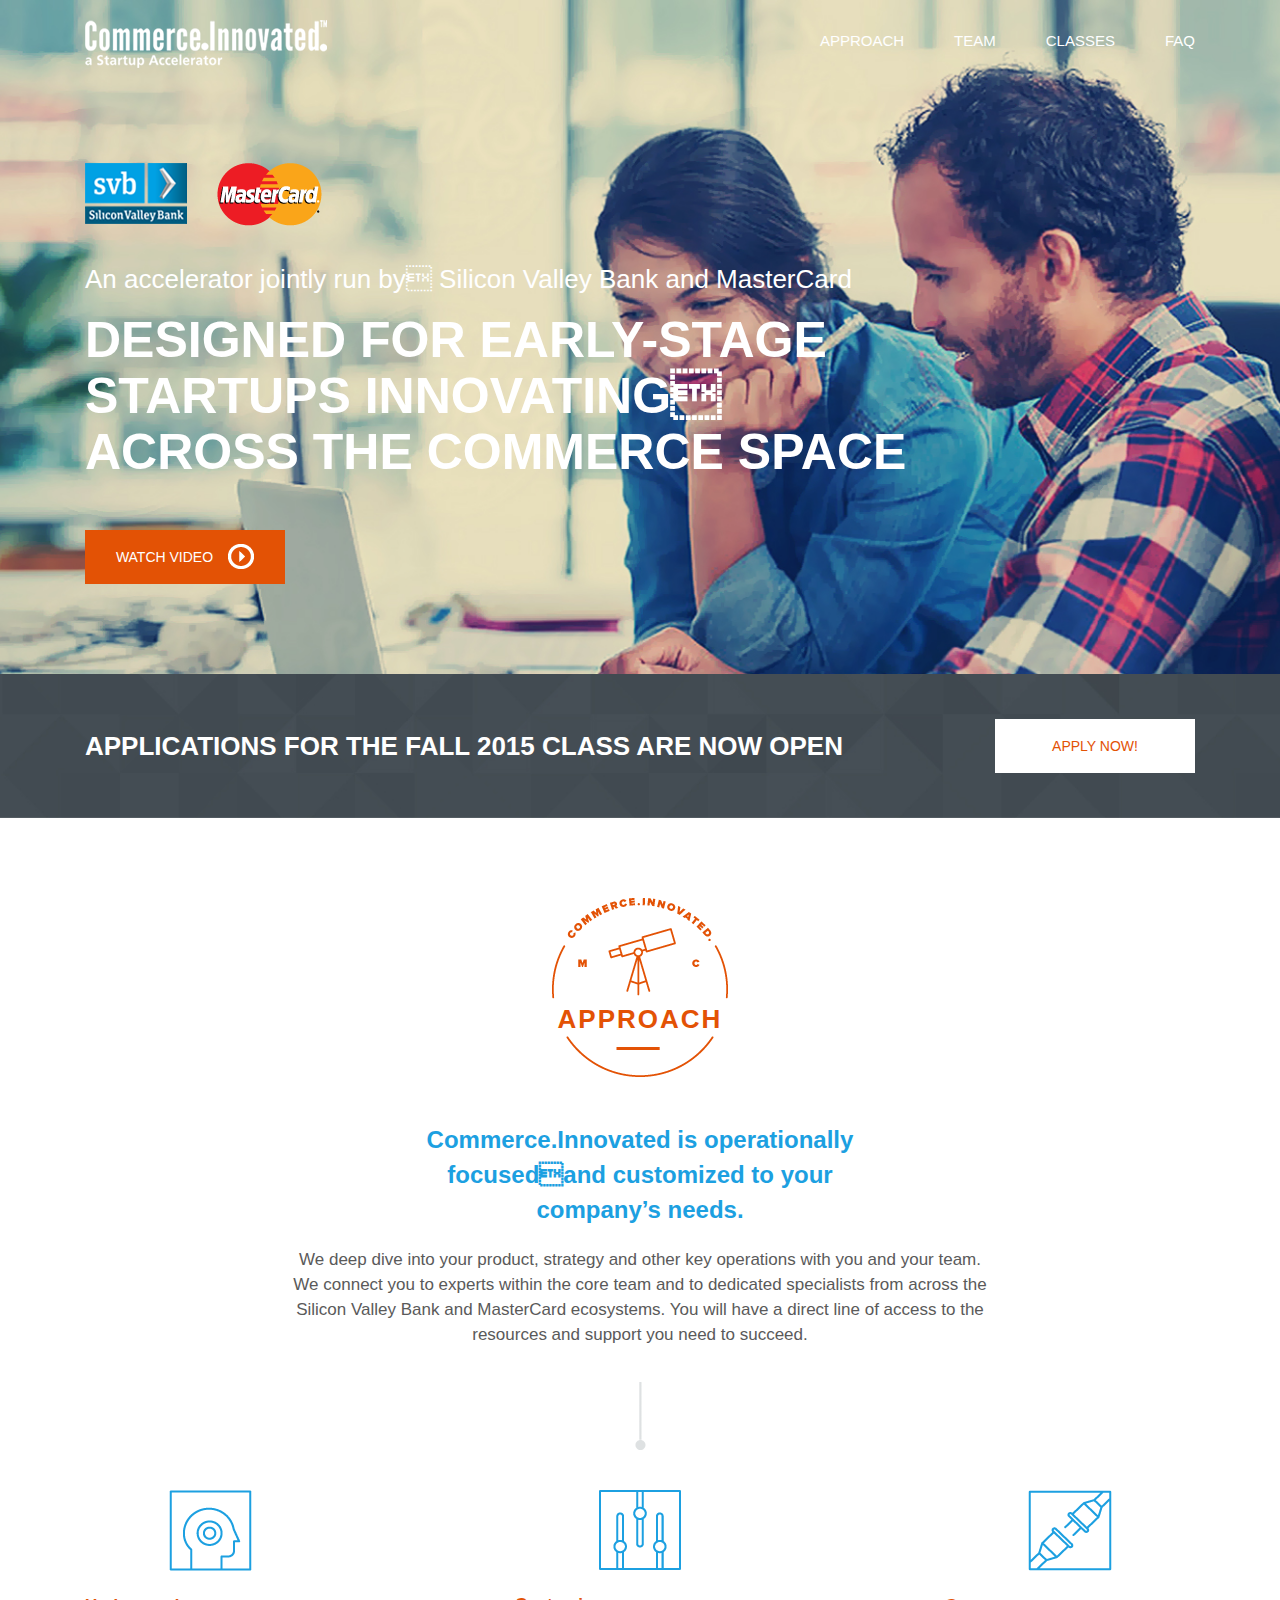
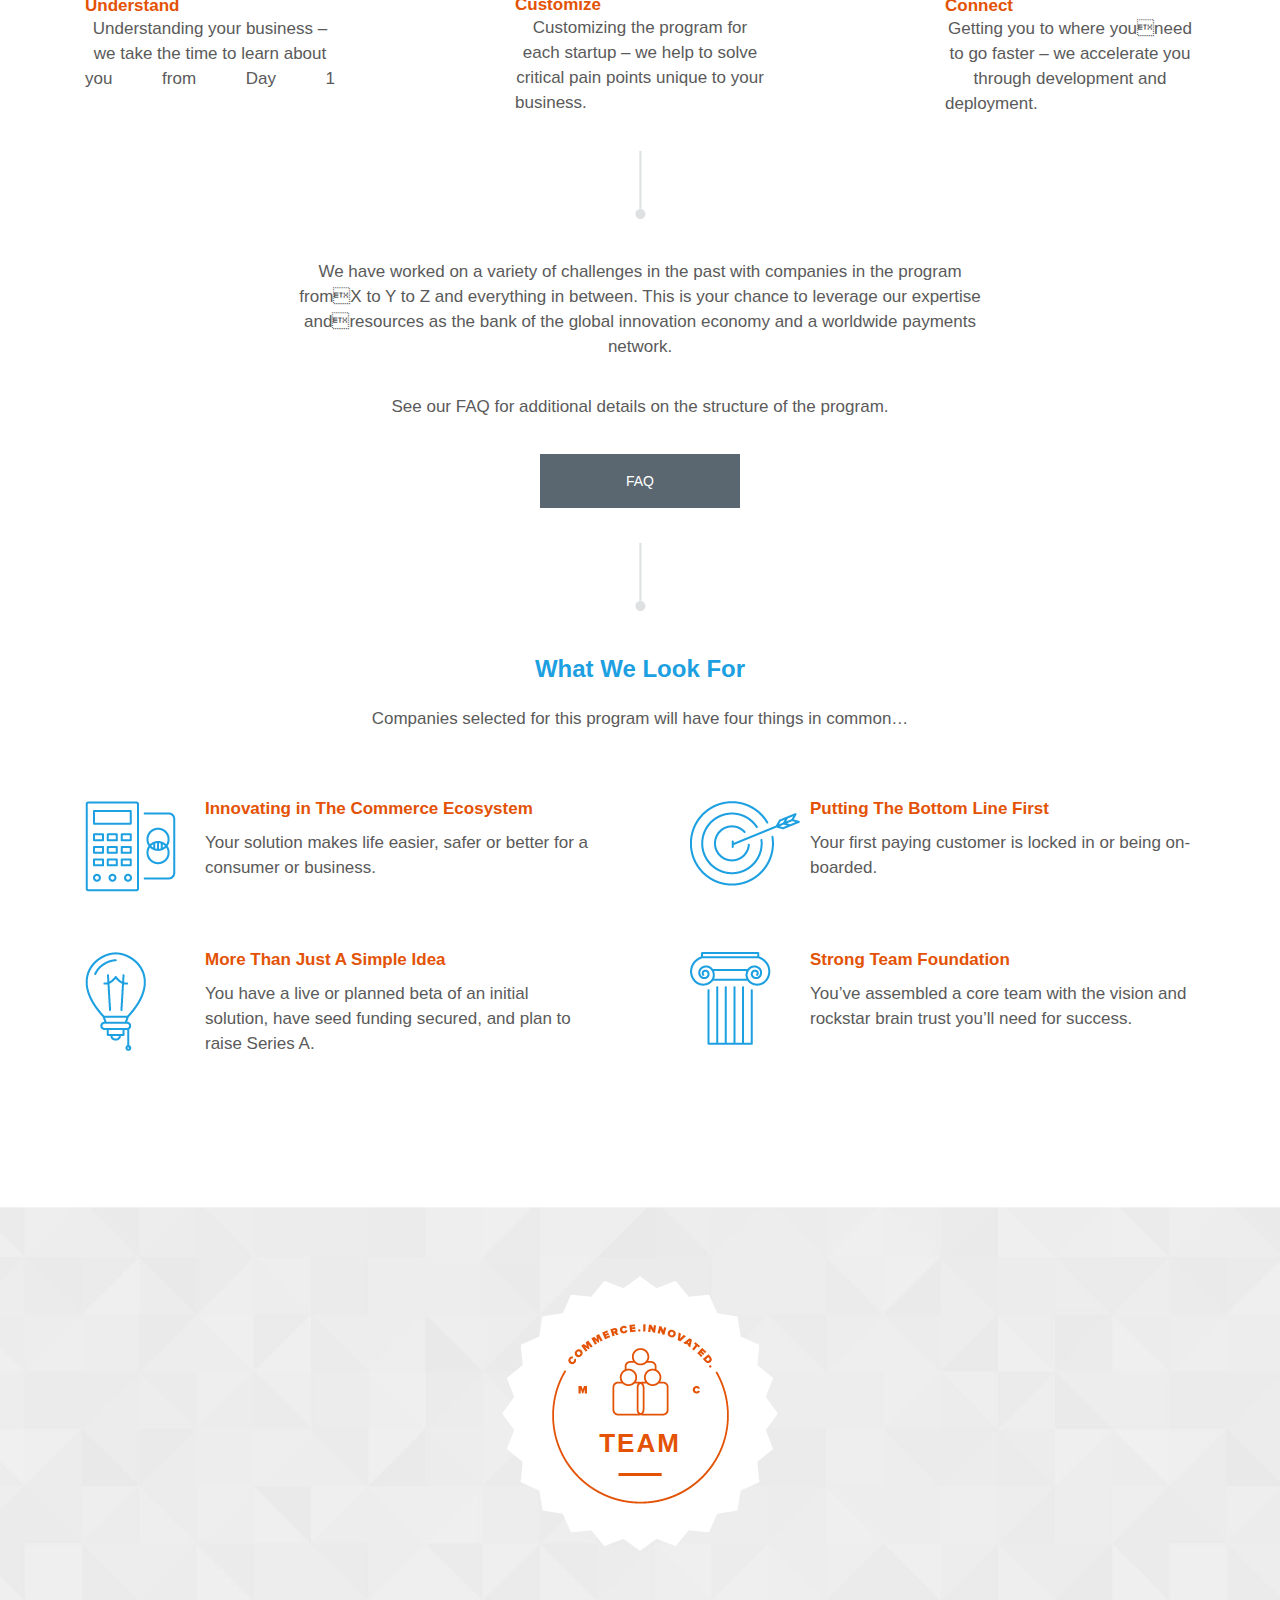
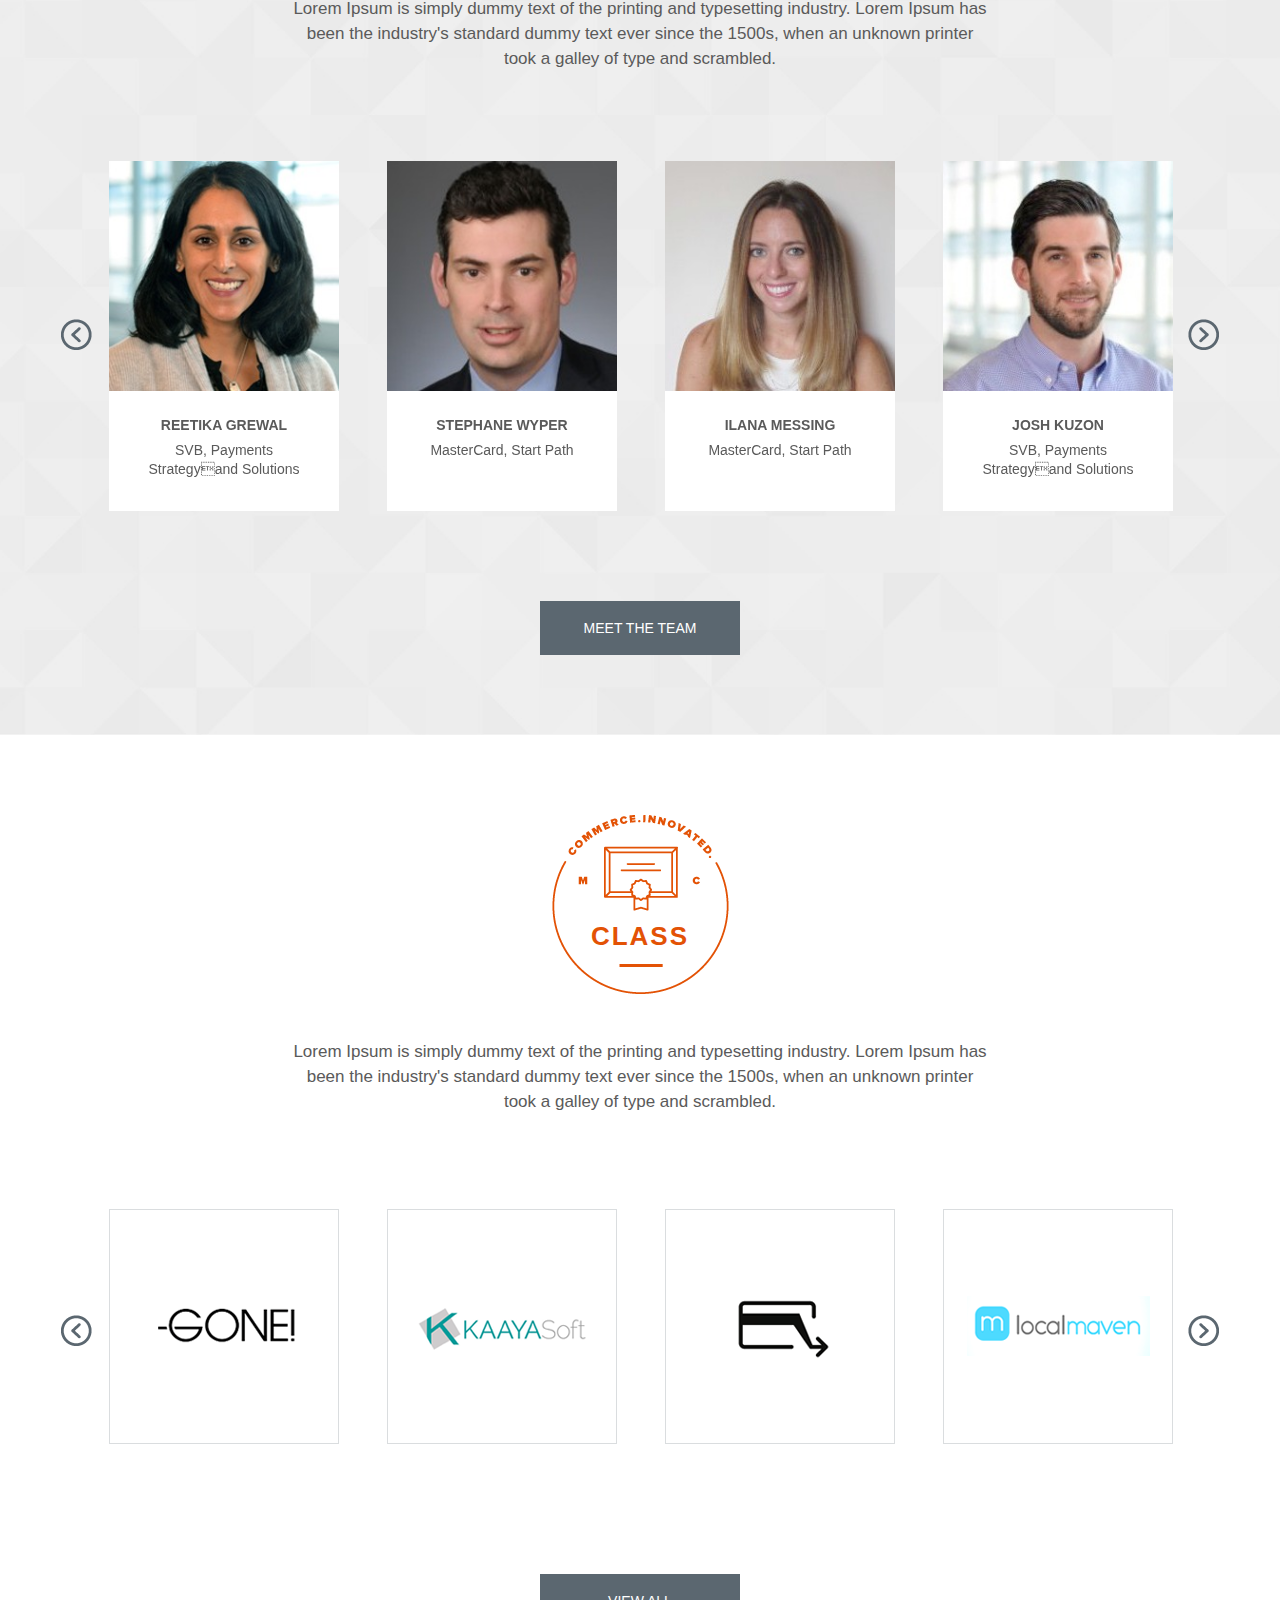
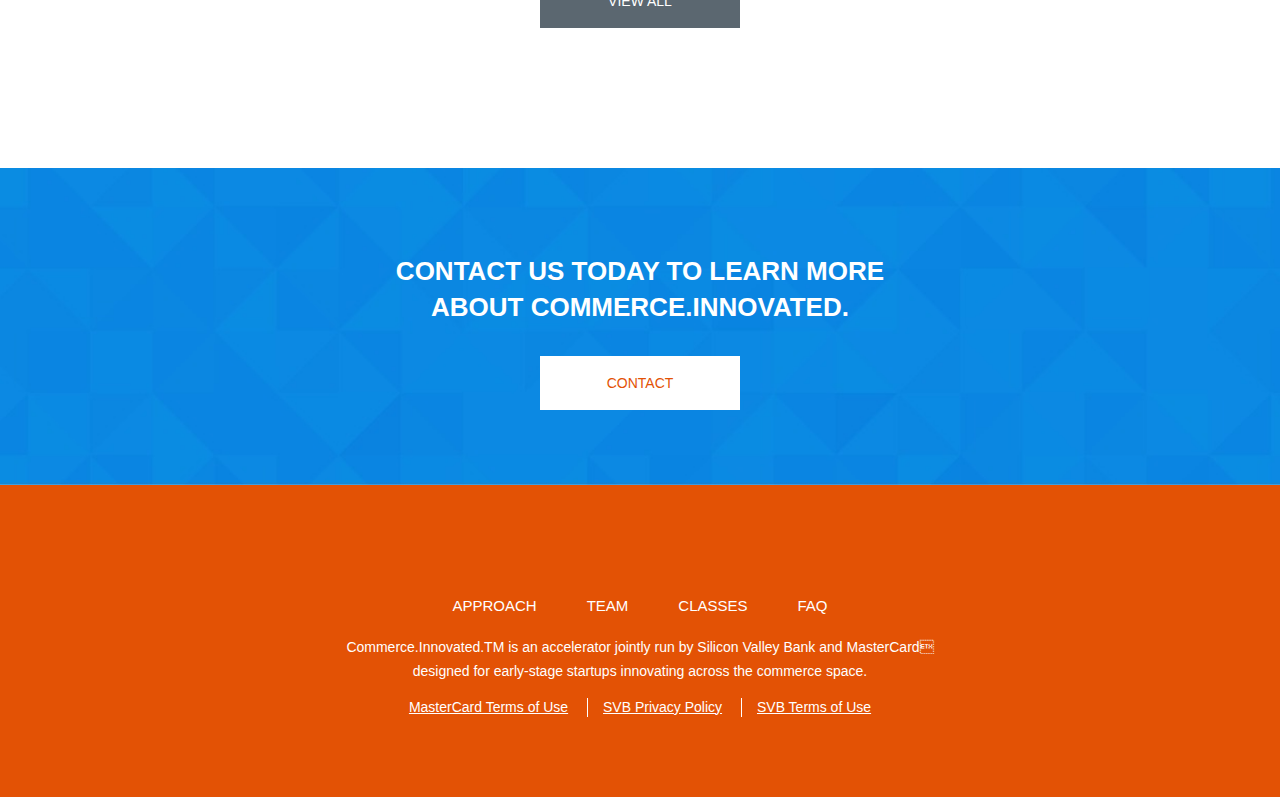
==== commit 113281a4: "adaptive done" ====
--- a/index.html
+++ b/index.html
@@ -43,7 +43,7 @@
 						</div>
 						<p>An accelerator jointly run by Silicon Valley Bank and MasterCard</p>
 						<h1 class="h1">Designed for early-stage startups innovating across the commerce space</h1>
-						<a href="#" class="btn btn_orange">WATCH VIDEO<span class="img-video"></span></a>
+						<a href="https://www.youtube.com/watch?v=7YWTtCsvgvg" class="btn btn_orange js-video fancybox.iframe">WATCH VIDEO<span class="img-video"></span></a>
 					</div>
 				</div>
 				<div class="menu menu_drop js-menu-drop">
@@ -55,7 +55,7 @@
 					</ul>
 				</div>
 			</div>
-			<a href="#" class="btn btn_orange">WATCH VIDEO<span class="img-video"></span></a>
+			<a href="https://www.youtube.com/watch?v=7YWTtCsvgvg" class="btn btn_orange js-video fancybox.iframe">WATCH VIDEO<span class="img-video"></span></a>
 			<div class="header__bottom">
 				<div class="container">
 					<h2 class="h2">Applications for the Fall 2015 Class are now open</h2>
@@ -294,6 +294,10 @@
 				</div>
 				<div class="class__inn">
 					<div class="class__wrap js-class">
+						<a href="#"><img src="img/class1.png" alt=""></a>
+						<a href="#"><img src="img/class2.png" alt=""></a>
+						<a href="#"><img src="img/class3.png" alt=""></a>
+						<a href="#"><img src="img/class4.png" alt=""></a>
 						<a href="#"><img src="img/class1.png" alt=""></a>
 						<a href="#"><img src="img/class2.png" alt=""></a>
 						<a href="#"><img src="img/class3.png" alt=""></a>
--- a/css/screen.css
+++ b/css/screen.css
@@ -63,12 +63,12 @@
 .menu ul li { float: left; margin-left: 50px; }
 .menu ul li:first-child { margin-left: 0; }
 .menu ul li a { display: block; margin-bottom: 4px; text-transform: uppercase; color: #FFF; font-size: 15px; font-family: "ProximaNova Extrabold", Arial, sans-serif; }
-.menu.menu_drop { display: none; }
-.menu.menu_drop.is-active { display: block; position: absolute; top: 55px; left: 0; right: 0; bottom: 0; background: url("../img/bg-drop.jpg"); padding: 30px; text-align: center; text-align: center; font-size: 0; }
-.menu.menu_drop.is-active:before { content: ""; display: inline-block; vertical-align: middle; width: 0; height: 100%; }
-.menu.menu_drop.is-active ul { display: inline-block; vertical-align: middle; }
-.menu.menu_drop.is-active ul li { float: none; display: block; margin: 0; padding: 20px 0; }
-.menu.menu_drop.is-active ul li a { font-size: 33px; font-weight: 700; line-height: normal; font-family: "ProximaNova Bold", Arial, sans-serif; }
+.menu.menu_drop { display: none; position: absolute; top: 55px; left: 0; right: 0; bottom: 0; background: url("../img/bg-drop.jpg"); padding: 30px; text-align: center; z-index: 2; text-align: center; font-size: 0; }
+.menu.menu_drop:before { content: ""; display: inline-block; vertical-align: middle; width: 0; height: 100%; }
+.menu.menu_drop ul { display: inline-block; vertical-align: middle; }
+.menu.menu_drop ul li { float: none; display: block; margin: 0; padding: 20px 0; }
+.menu.menu_drop ul li a { font-size: 33px; font-weight: 700; line-height: normal; font-family: "ProximaNova Bold", Arial, sans-serif; }
+.menu.menu_drop.is-active { display: block; }
 @media only screen and (max-width: 767px) { .menu { display: none; } }
 
 .menu-mob { display: none; padding: 15px 0; float: right; }
@@ -103,9 +103,13 @@
 .main .main__inner > p { width: 700px; padding-bottom: 35px; margin: 0 auto; color: #5a5a5a; font-size: 17px; font-weight: 400; line-height: 25px; font-family: "ProximaNova Regular", Arial, sans-serif; }
 .main .main__inner > .btn { margin: 0 auto 35px; }
 @media only screen and (max-width: 1023px) { .main .main__wrap { padding: 80px 0 0; }
-  .main .main__wrap.team { padding: 80px 0; } }
+  .main .main__wrap.team { padding: 80px 0; }
+  .main .main__wrap.class { padding: 80px 0 40px; }
+  .main .main__wrap.testimonials { padding: 80px 0 40px; } }
 @media only screen and (max-width: 767px) { .main .main__inner > p { width: 94%; padding-bottom: 15px; }
   .main .main__inner > .btn { margin-bottom: 20px; } }
+@media only screen and (max-width: 580px) { .main .main__wrap.past-classes { padding: 40px 0; }
+  .main .main__wrap.classes, .main .main__wrap.testimonials { padding: 40px 0 20px; } }
 
 .approach .approach__logo { background: url("../img/svg/approach.svg") no-repeat 0 0; -moz-background-size: 176px 179px; -o-background-size: 176px 179px; -webkit-background-size: 176px 179px; background-size: 176px 179px; width: 176px; height: 179px; display: inline-block; }
 .approach .approach__inn ul { margin-bottom: 35px; text-align: justify; line-height: 0; font-size: 0; text-justify: newspaper; zoom: 1; text-align-last: justify; }
@@ -145,7 +149,7 @@
 .team .team__slider { width: 1110px; margin: 0 auto; padding: 90px 0; }
 .team .btn { margin: 0 auto; }
 @media only screen and (max-width: 1210px) { .team .team__slider { width: 90%; padding: 40px 0; } }
-@media only screen and (max-width: 480px) { .team .team__slider { width: 100%; padding: 40px 0; overflow: hidden; } }
+@media only screen and (max-width: 580px) { .team .team__slider { width: 100%; padding: 40px 0; overflow: hidden; } }
 
 .slider { position: relative; font-size: 0; }
 .slider .slick-list { overflow: hidden; }
@@ -157,9 +161,7 @@
   .slider .slick-next { right: -40px; } }
 @media only screen and (max-width: 767px) { .slider .slick-prev { left: -30px; }
   .slider .slick-next { right: -30px; } }
-@media only screen and (max-width: 560px) { .slider .slick-prev { left: -25px; }
-  .slider .slick-next { right: -25px; } }
-@media only screen and (max-width: 480px) { .slider { width: auto; }
+@media only screen and (max-width: 580px) { .slider { width: auto; }
   .slider .slick-list { width: 100%; overflow: visible; }
   .slider .slick-prev, .slider .slick-next { top: 40%; }
   .slider .slick-prev { left: 0; background: url("../img/svg/prev-m.svg") no-repeat 0 0; -moz-background-size: 25px 70px; -o-background-size: 25px 70px; -webkit-background-size: 25px 70px; background-size: 25px 70px; width: 25px; height: 70px; display: inline-block; }
@@ -168,7 +170,8 @@
 .slide-wrap { display: inline-block; vertical-align: top; width: 25%; height: 350px; margin: 0 24px; background: #FFF; }
 .slide-wrap:hover .slide__hover { display: block; }
 @media only screen and (max-width: 1023px) { .slide-wrap { min-height: 320px; margin: 0 10px; } }
-@media only screen and (max-width: 440px) { .slide-wrap { min-height: 350px; max-height: 440px; height: 100%; margin: 0 15px; } }
+@media only screen and (max-width: 580px) { .slide-wrap { min-height: 380px; height: 100%; } }
+@media only screen and (max-width: 440px) { .slide-wrap { min-height: 350px; max-height: 440px; height: 100%; } }
 
 .slide { width: 100%; }
 .slide .slide__img { position: relative; }
@@ -183,21 +186,24 @@
 .class .class__logo { background: url("../img/svg/class.svg") no-repeat 0 0; -moz-background-size: 177px 179px; -o-background-size: 177px 179px; -webkit-background-size: 177px 179px; background-size: 177px 179px; width: 177px; height: 179px; display: inline-block; }
 .class .class__inn { width: 1110px; margin: 0 auto; padding: 40px 0 30px; }
 .class .class__inn + .btn { margin: 60px auto; }
-.class .class__wrap { position: relative; margin-left: -48px; font-size: 0; text-align: center; }
-.class .class__wrap a { display: inline-block; vertical-align: top; margin: 20px 0 40px 48px; text-align: left; width: 240px; height: 235px; border: 1px solid #dadddf; text-align: center; font-size: 0; }
+.class .class__wrap { position: relative; font-size: 0; text-align: center; margin: 20px 0 40px; }
+.class .class__wrap a { display: inline-block; vertical-align: top; text-align: left; width: 240px; height: 235px; margin: 0 24px; border: 1px solid #dadddf; text-align: center; font-size: 0; }
 .class .class__wrap a:before { content: ""; display: inline-block; vertical-align: middle; width: 0; height: 100%; }
 .class .class__wrap a img { display: inline-block; vertical-align: middle; }
-@media only screen and (max-width: 1210px) { .class .class__inn { width: 98%; margin: 0 auto; } }
+.class .class__wrap .slick-list { overflow: hidden; }
+.class .class__wrap .slick-prev, .class .class__wrap .slick-next { position: absolute; top: 45%; font-size: 0; }
+.class .class__wrap .slick-prev { left: -24px; background: url("../img/svg/prev.svg") no-repeat 0 0; -moz-background-size: 31px 31px; -o-background-size: 31px 31px; -webkit-background-size: 31px 31px; background-size: 31px 31px; width: 31px; height: 31px; display: inline-block; }
+.class .class__wrap .slick-next { right: -24px; background: url("../img/svg/next.svg") no-repeat 0 0; -moz-background-size: 31px 31px; -o-background-size: 31px 31px; -webkit-background-size: 31px 31px; background-size: 31px 31px; width: 31px; height: 31px; display: inline-block; }
+@media only screen and (max-width: 1210px) { .class .class__inn { width: 90%; margin: 0 auto; } }
 @media only screen and (max-width: 1023px) { .class .class__inn { padding: 0; }
   .class .class__inn + .btn { margin: 20px auto 60px; } }
-@media only screen and (max-width: 1210px) { .class .class__inn { width: 90%; } }
-@media only screen and (max-width: 480px) { .class .class__inn { width: 100%; padding: 20px 0 40px; overflow: hidden; }
+@media only screen and (max-width: 900px) { .class .class__wrap a { margin: 0 10px; } }
+@media only screen and (max-width: 580px) { .class .class__inn { width: 100%; padding: 20px 0 40px; overflow: hidden; }
   .class .class__wrap { width: auto; margin: 0 auto; }
-  .class .class__wrap a { margin: 0 15px; }
-  .class .slick-list { width: 100%; overflow: visible; }
-  .class .slick-prev, .class .slick-next { position: absolute; top: 35%; font-size: 0; }
-  .class .slick-prev { left: 0; background: url("../img/svg/prev-m.svg") no-repeat 0 0; -moz-background-size: 25px 70px; -o-background-size: 25px 70px; -webkit-background-size: 25px 70px; background-size: 25px 70px; width: 25px; height: 70px; display: inline-block; }
-  .class .slick-next { right: 0; background: url("../img/svg/next-m.svg") no-repeat 0 0; -moz-background-size: 25px 70px; -o-background-size: 25px 70px; -webkit-background-size: 25px 70px; background-size: 25px 70px; width: 25px; height: 70px; display: inline-block; } }
+  .class .class__wrap .slick-list { width: 100%; overflow: visible; }
+  .class .class__wrap .slick-prev, .class .class__wrap .slick-next { top: 35%; font-size: 0; }
+  .class .class__wrap .slick-prev { left: 0; background: url("../img/svg/prev-m.svg") no-repeat 0 0; -moz-background-size: 25px 70px; -o-background-size: 25px 70px; -webkit-background-size: 25px 70px; background-size: 25px 70px; width: 25px; height: 70px; display: inline-block; }
+  .class .class__wrap .slick-next { right: 0; background: url("../img/svg/next-m.svg") no-repeat 0 0; -moz-background-size: 25px 70px; -o-background-size: 25px 70px; -webkit-background-size: 25px 70px; background-size: 25px 70px; width: 25px; height: 70px; display: inline-block; } }
 
 .main__wrap.faq { padding: 0 0 100px; }
 @media only screen and (max-width: 1210px) { .main__wrap.faq .container { width: 980px; } }
@@ -227,40 +233,72 @@
 .faq .faq__content span { display: block; padding: 10px 0; font-weight: 700; }
 .faq .faq__content span:first-child { padding-top: 0; }
 .faq .faq__content p { font-weight: 400; }
+@media only screen and (max-width: 767px) { .faq .faq__menu li { border: none; } }
 
 .classes .main__logo { margin-top: -215px; }
 .classes .main__logo .class__logo { background: url("../img/svg/class2.svg") no-repeat 0 0; -moz-background-size: 276px 275px; -o-background-size: 276px 275px; -webkit-background-size: 276px 275px; background-size: 276px 275px; width: 276px; height: 275px; display: inline-block; }
 .classes .main__logo .class__logo p { bottom: 90px; }
+@media only screen and (max-width: 580px) { .classes .main__logo .class__logo { margin: 0; }
+  .classes .class__inn { padding: 20px 0 0; }
+  .classes .slick-prev, .classes .slick-next { top: 17%; } }
 
 .past-classes .class__inn .class__wrap { text-align: left; }
-
-.class .class__wrap .class__item { display: inline-block; vertical-align: top; margin: 20px 0 40px 48px; }
-.class .class__wrap .class__item .class__img { display: block; text-align: left; width: 240px; height: 235px; border: 1px solid #dadddf; background: #FFF; text-align: center; font-size: 0; }
+@media only screen and (max-width: 1210px) { .past-classes .class__inn .class__wrap { text-align: center; } }
+@media only screen and (max-width: 580px) { .past-classes .class__inn { padding: 20px 0 0; }
+  .past-classes .slick-prev, .past-classes .slick-next { top: 17%; } }
+
+.class .class__wrap .class__item { display: inline-block; vertical-align: top; width: 240px; margin: 20px 24px 40px; }
+.class .class__wrap .class__item .class__img { display: block; text-align: left; height: 235px; border: 1px solid #dadddf; background: #FFF; text-align: center; font-size: 0; }
 .class .class__wrap .class__item .class__img:before { content: ""; display: inline-block; vertical-align: middle; width: 0; height: 100%; }
 .class .class__wrap .class__item .class__img img { display: inline-block; vertical-align: middle; }
-.class .class__wrap .class__item .class__text { display: block; width: 240px; padding-top: 20px; text-align: left; }
+.class .class__wrap .class__item .class__text { display: block; padding-top: 20px; text-align: left; }
 .class .class__wrap .class__item .class__text > span { color: #e35205; font-size: 17px; font-weight: 700; font-family: "ProximaNova Bold", Arial, sans-serif; }
 .class .class__wrap .class__item .class__text > p { display: block; padding-bottom: 10px; color: #5a5a5a; font-size: 15px; font-weight: 400; font-family: "ProximaNova Regular", Arial, sans-serif; }
 .class .class__wrap .class__item .class__text > a { display: block; width: auto; height: auto; margin: 0; border: none; text-align: left; color: #5a5a5a; font-size: 15px; font-weight: 600; font-family: "ProximaNova Semibold", Arial, sans-serif; }
+@media only screen and (max-width: 580px) { .class .class__wrap .class__item { width: auto; margin: 0 10px; } }
 
 .testimonials .h3 { margin: 35px auto; }
 .testimonials .testimonials__logo { margin-bottom: 0; background: url("../img/svg/testimonials.svg") no-repeat 0 0; -moz-background-size: 57px 50px; -o-background-size: 57px 50px; -webkit-background-size: 57px 50px; background-size: 57px 50px; width: 57px; height: 50px; display: inline-block; }
-.testimonials .testimonials__inn { text-align: left; }
-.testimonials .testimonials__inn ul { margin-left: -40px; font-size: 0; }
-.testimonials .testimonials__inn ul li { display: inline-block; vertical-align: top; width: 342px; margin: 35px 0 35px 40px; color: #5a5a5a; }
-.testimonials .testimonials__inn ul li span { display: block; margin-bottom: 5px; font-size: 14px; font-weight: 700; text-transform: uppercase; font-family: "ProximaNova Bold", Arial, sans-serif; }
-.testimonials .testimonials__inn ul li p { display: block; font-size: 15px; font-weight: 400; font-family: "ProximaNova Regular", Arial, sans-serif; }
-.testimonials .testimonials__item { position: relative; margin-bottom: 25px; padding: 25px; border: 1px solid #dcdfe1; }
-.testimonials .testimonials__item:before, .testimonials .testimonials__item:after { content: ""; position: absolute; }
-.testimonials .testimonials__item:before { left: 42px; bottom: -12px; width: 0px; height: 0px; border-style: solid; border-width: 12px 10px 0 10px; border-color: #dcdfe1 transparent transparent transparent; z-index: 2; }
-.testimonials .testimonials__item:after { left: 43px; bottom: -10px; width: 0px; height: 0px; border-style: solid; border-width: 10px 9px 0 9px; border-color: #FFF transparent transparent transparent; z-index: 3; }
+.testimonials .testimonials__inn { width: 1110px; margin: 0 auto; text-align: left; }
+.testimonials .testimonials__wrap { position: relative; font-size: 0; overflow: hidden; }
+.testimonials .testimonials__wrap .slick-list { overflow: hidden; }
+.testimonials .testimonials__wrap .slick-prev, .testimonials .testimonials__wrap .slick-next { position: absolute; top: 45%; font-size: 0; }
+.testimonials .testimonials__wrap .slick-prev { left: -24px; background: url("../img/svg/prev.svg") no-repeat 0 0; -moz-background-size: 31px 31px; -o-background-size: 31px 31px; -webkit-background-size: 31px 31px; background-size: 31px 31px; width: 31px; height: 31px; display: inline-block; }
+.testimonials .testimonials__wrap .slick-next { right: -24px; background: url("../img/svg/next.svg") no-repeat 0 0; -moz-background-size: 31px 31px; -o-background-size: 31px 31px; -webkit-background-size: 31px 31px; background-size: 31px 31px; width: 31px; height: 31px; display: inline-block; }
+.testimonials .testimonials__item { display: inline-block; vertical-align: top; width: 342px; margin: 35px 20px 35px; color: #5a5a5a; text-align: left; }
+.testimonials .testimonials__item span { display: block; margin-bottom: 5px; font-size: 14px; font-weight: 700; text-transform: uppercase; font-family: "ProximaNova Bold", Arial, sans-serif; }
+.testimonials .testimonials__item p { display: block; font-size: 15px; font-weight: 400; font-family: "ProximaNova Regular", Arial, sans-serif; }
+.testimonials .testimonials__post { position: relative; margin-bottom: 25px; padding: 25px; border: 1px solid #dcdfe1; }
+.testimonials .testimonials__post:before, .testimonials .testimonials__post:after { content: ""; position: absolute; }
+.testimonials .testimonials__post:before { left: 42px; bottom: -12px; width: 0px; height: 0px; border-style: solid; border-width: 12px 10px 0 10px; border-color: #dcdfe1 transparent transparent transparent; z-index: 2; }
+.testimonials .testimonials__post:after { left: 43px; bottom: -10px; width: 0px; height: 0px; border-style: solid; border-width: 10px 9px 0 9px; border-color: #FFF transparent transparent transparent; z-index: 3; }
+@media only screen and (max-width: 1210px) { .testimonials .testimonials__inn { width: 90%; margin: 0 auto; text-align: center; } }
+@media only screen and (max-width: 1150px) { .testimonials .testimonials__wrap { text-align: center; } }
+@media only screen and (max-width: 1023px) { .testimonials .h3 { margin: 0px auto 40px; }
+  .testimonials .testimonials__wrap { overflow: visible; }
+  .testimonials .testimonials__item { width: auto; margin: 0 10px; } }
+@media only screen and (max-width: 580px) { .testimonials .main__logo .testimonials__logo { margin: 0; }
+  .testimonials .h3 { margin: 10px auto 20px; }
+  .testimonials .testimonials__inn { width: 100%; }
+  .testimonials .testimonials__wrap { margin: 0 auto; }
+  .testimonials .testimonials__wrap .slick-prev, .testimonials .testimonials__wrap .slick-next { position: absolute; top: 30%; font-size: 0; }
+  .testimonials .testimonials__wrap .slick-prev { left: 0; background: url("../img/svg/prev-m.svg") no-repeat 0 0; -moz-background-size: 25px 70px; -o-background-size: 25px 70px; -webkit-background-size: 25px 70px; background-size: 25px 70px; width: 25px; height: 70px; display: inline-block; }
+  .testimonials .testimonials__wrap .slick-next { right: 0; background: url("../img/svg/next-m.svg") no-repeat 0 0; -moz-background-size: 25px 70px; -o-background-size: 25px 70px; -webkit-background-size: 25px 70px; background-size: 25px 70px; width: 25px; height: 70px; display: inline-block; } }
 
 .main_team .main__logo { margin-top: -215px; }
 .main_team .main__logo .team__logo { margin: 0; }
+.main_team .main__inner p { padding-bottom: 35px; }
 .main_team .team__inn { margin: 15px 0; }
 .main_team .team__inn .line { margin: 25px 100px; }
+.main_team .team__inn + .line { display: none; }
 .main_team .team__inner { text-align: justify; line-height: 0; font-size: 0; text-justify: newspaper; zoom: 1; text-align-last: justify; line-height: inherit; }
 .main_team .team__inner:after { content: ""; display: inline-block; width: 100%; height: 0px; visibility: hidden; overflow: hidden; }
+@media only screen and (max-width: 1023px) { .main_team .team__inn .line { margin: 25px 50px; } }
+@media only screen and (max-width: 800px) { .main_team .team__inner { text-align: center; }
+  .main_team .team__inner .person { margin: 25px; } }
+@media only screen and (max-width: 767px) { .main_team .team__inn .person { margin: 25px; }
+  .main_team .team__inn .line { display: none; }
+  .main_team .team__inn + .line { display: block; margin: 0 auto; } }
 
 .person { display: inline-block; vertical-align: top; width: 242px; margin: 25px 0; text-align: left; }
 .person img { display: block; margin-bottom: 25px; }
@@ -272,6 +310,8 @@
 .mentors .line { margin-top: -50px; }
 .mentors .mentors__inner { text-align: justify; line-height: 0; font-size: 0; text-justify: newspaper; zoom: 1; text-align-last: justify; line-height: inherit; }
 .mentors .mentors__inner:after { content: ""; display: inline-block; width: 100%; height: 0px; visibility: hidden; overflow: hidden; }
+@media only screen and (max-width: 1023px) { .mentors .mentors__inner { text-align: center; }
+  .mentors .mentors__inner .person { margin: 25px; } }
 
 .sponsors:before { content: ""; position: absolute; top: -101px; left: 50%; -moz-transform: translateX(-50%); -ms-transform: translateX(-50%); -webkit-transform: translateX(-50%); transform: translateX(-50%); background: url('../img/icons-sdcfe8bd0d0.png') 0 -30px no-repeat; width: 262px; height: 101px; }
 .sponsors .main__logo { margin-top: -140px; }
@@ -281,6 +321,12 @@
 .sponsors .sponsors__item .person { width: 400px; margin: 0; padding: 40px; text-align: center; }
 .sponsors .sponsors__item .person img { margin: 40px; }
 .sponsors .sponsors__item .person a { margin: 15px auto 0; }
+@media only screen and (max-width: 1200px) { .sponsors .main__inner { padding: 0 0 60px; } }
+@media only screen and (max-width: 1024px) { .sponsors .sponsors__item { margin: 30px; } }
+@media only screen and (max-width: 580px) { .sponsors .sponsors__item { margin: 20px; }
+  .sponsors .sponsors__item .person { width: 100%; }
+  .sponsors .sponsors__item .person img { margin: 40px auto; } }
+@media only screen and (max-width: 480px) { .sponsors .sponsors__item .person img { width: 100%; margin: 0px auto 20px; } }
 
 .header .header__wrap { position: relative; background: url("../img/bg-h.jpg"); background-repeat: no-repeat; background-size: cover; background-position: 50% 50%; }
 .header .header__top { padding-top: 20px; }
@@ -306,13 +352,15 @@
 @media only screen and (max-width: 1023px) { .header .header__bottom { text-align: center; }
   .header .header__bottom .h2 { float: none; }
   .header .header__bottom a.btn { float: none; margin: 0 auto; } }
-@media only screen and (max-width: 767px) { .header.header .header__top { padding: 11px 0 8px; background: url("../img/bg-t-m.jpg"); background-repeat: no-repeat; background-size: cover; background-position: 50% 50%; }
-  .header.header .header__top .menu-mob { display: block; }
-  .header.header .header__inner { padding: 120px 0 0; }
-  .header.header .header__inner > .container p { font-size: 20px; font-weight: 600; }
-  .header.header .header__inner > .container .h1 { margin-bottom: 30px; font-size: 25px; font-weight: 700; }
-  .header.header .header__inner > .container > .btn { display: none; }
-  .header > .btn { display: block; width: 100%; } }
+@media only screen and (max-width: 767px) { .header .header__top { padding: 11px 0 8px; background: url("../img/bg-t-m.jpg"); background-repeat: no-repeat; background-size: cover; background-position: 50% 50%; }
+  .header .header__top .menu-mob { display: block; }
+  .header .header__inner { padding: 120px 0 0; }
+  .header .header__inner > .container p { font-size: 20px; font-weight: 600; }
+  .header .header__inner > .container .h1 { margin-bottom: 30px; font-size: 25px; font-weight: 700; }
+  .header .header__inner > .container > .btn { display: none; }
+  .header.header_faq .header__top { padding: 11px 0 8px; }
+  .header.header_faq .menu.menu_drop.is-active { position: relative; top: 0; }
+  .header.header_main > .btn { display: block; width: 100%; } }
 
 .logo { float: left; }
 .logo .logo__m { display: none; }
@@ -344,3 +392,85 @@
   .footer .footer__bottom .tm { font-weight: 400; }
   .footer .footer__menu { font-weight: 600; }
   .footer .footer__menu ul li { display: block; margin: 0 auto; border: none; } }
+
+/*/*! fancyBox v2.1.5 fancyapps.com | fancyapps.com/fancybox/#license */
+.fancybox-wrap, .fancybox-skin, .fancybox-outer, .fancybox-inner, .fancybox-image { padding: 0; margin: 0; border: 0; outline: none; vertical-align: top; }
+
+.fancybox-wrap iframe, .fancybox-wrap object { padding: 0; margin: 0; border: 0; outline: none; vertical-align: top; }
+
+.fancybox-nav { padding: 0; margin: 0; border: 0; outline: none; vertical-align: top; }
+.fancybox-nav span { padding: 0; margin: 0; border: 0; outline: none; vertical-align: top; }
+
+.fancybox-tmp { padding: 0; margin: 0; border: 0; outline: none; vertical-align: top; }
+
+.fancybox-wrap { position: absolute; top: 0; left: 0; z-index: 8020; }
+
+.fancybox-skin { position: relative; background: #f9f9f9; color: #444; text-shadow: none; -webkit-border-radius: 4px; -moz-border-radius: 4px; border-radius: 4px; }
+
+.fancybox-opened { z-index: 8030; }
+.fancybox-opened .fancybox-skin { -webkit-box-shadow: 0 10px 25px rgba(0, 0, 0, 0.5); -moz-box-shadow: 0 10px 25px rgba(0, 0, 0, 0.5); box-shadow: 0 10px 25px rgba(0, 0, 0, 0.5); }
+
+.fancybox-outer { position: relative; }
+
+.fancybox-inner { position: relative; overflow: hidden; }
+
+.fancybox-type-iframe .fancybox-inner { -webkit-overflow-scrolling: touch; }
+
+.fancybox-error { color: #444; font: 14px/20px "Helvetica Neue", Helvetica, Arial, sans-serif; margin: 0; padding: 15px; white-space: nowrap; }
+
+.fancybox-image, .fancybox-iframe { display: block; width: 100%; height: 100%; }
+
+.fancybox-image { max-width: 100%; max-height: 100%; }
+
+#fancybox-loading, .fancybox-close, .fancybox-prev span, .fancybox-next span { background-image: url("fancybox_sprite.png"); }
+
+#fancybox-loading { position: fixed; top: 50%; left: 50%; margin-top: -22px; margin-left: -22px; background-position: 0 -108px; opacity: 0.8; cursor: pointer; z-index: 8060; }
+#fancybox-loading div { width: 44px; height: 44px; background: url("fancybox_loading.gif") center center no-repeat; }
+
+.fancybox-close { position: absolute; top: -18px; right: -18px; width: 36px; height: 36px; cursor: pointer; z-index: 8040; }
+
+.fancybox-nav { position: absolute; top: 0; width: 40%; height: 100%; cursor: pointer; text-decoration: none; background: transparent url("blank.gif"); /*/* helps IE */ -webkit-tap-highlight-color: transparent; z-index: 8040; }
+
+.fancybox-prev { left: 0; }
+
+.fancybox-next { right: 0; }
+
+.fancybox-nav span { position: absolute; top: 50%; width: 36px; height: 34px; margin-top: -18px; cursor: pointer; z-index: 8040; visibility: hidden; }
+
+.fancybox-prev span { left: 10px; background-position: 0 -36px; }
+
+.fancybox-next span { right: 10px; background-position: 0 -72px; }
+
+.fancybox-nav:hover span { visibility: visible; }
+
+.fancybox-tmp { position: absolute; top: -99999px; left: -99999px; visibility: hidden; max-width: 99999px; max-height: 99999px; overflow: visible !important; }
+
+/*/* Overlay helper */
+.fancybox-lock { overflow: hidden !important; width: auto; }
+.fancybox-lock body { overflow: hidden !important; }
+
+.fancybox-lock-test { overflow-y: hidden !important; }
+
+.fancybox-overlay { position: absolute; top: 0; left: 0; overflow: hidden; display: none; z-index: 8010; background: url("fancybox_overlay.png"); }
+
+.fancybox-overlay-fixed { position: fixed; bottom: 0; right: 0; }
+
+.fancybox-lock .fancybox-overlay { overflow: auto; overflow-y: scroll; }
+
+/*/* Title helper */
+.fancybox-title { visibility: hidden; font: normal 13px/20px "Helvetica Neue", Helvetica, Arial, sans-serif; position: relative; text-shadow: none; z-index: 8050; }
+
+.fancybox-opened .fancybox-title { visibility: visible; }
+
+.fancybox-title-float-wrap { position: absolute; bottom: 0; right: 50%; margin-bottom: -35px; z-index: 8050; text-align: center; }
+.fancybox-title-float-wrap .child { display: inline-block; margin-right: -100%; padding: 2px 20px; background: transparent; /*/* Fallback for web browsers that doesn't support RGBa */ background: rgba(0, 0, 0, 0.8); -webkit-border-radius: 15px; -moz-border-radius: 15px; border-radius: 15px; text-shadow: 0 1px 2px #222; color: #FFF; font-weight: bold; line-height: 24px; white-space: nowrap; }
+
+.fancybox-title-outside-wrap { position: relative; margin-top: 10px; color: #fff; }
+
+.fancybox-title-inside-wrap { padding-top: 10px; }
+
+.fancybox-title-over-wrap { position: absolute; bottom: 0; left: 0; color: #fff; padding: 10px; background: #000; background: rgba(0, 0, 0, 0.8); }
+
+/*/*Retina graphics! */
+@media only screen and (-webkit-min-device-pixel-ratio: 1.5), only screen and (min--moz-device-pixel-ratio: 1.5), only screen and (min-device-pixel-ratio: 1.5) { #fancybox-loading, .fancybox-close, .fancybox-prev span, .fancybox-next span { background-image: url("fancybox_sprite@2x.png"); background-size: 44px 152px; /*The size of the normal image, half the size of the hi-res image */ }
+  #fancybox-loading div { background-image: url("fancybox_loading@2x.gif"); background-size: 24px 24px; /*The size of the normal image, half the size of the hi-res image */ } }
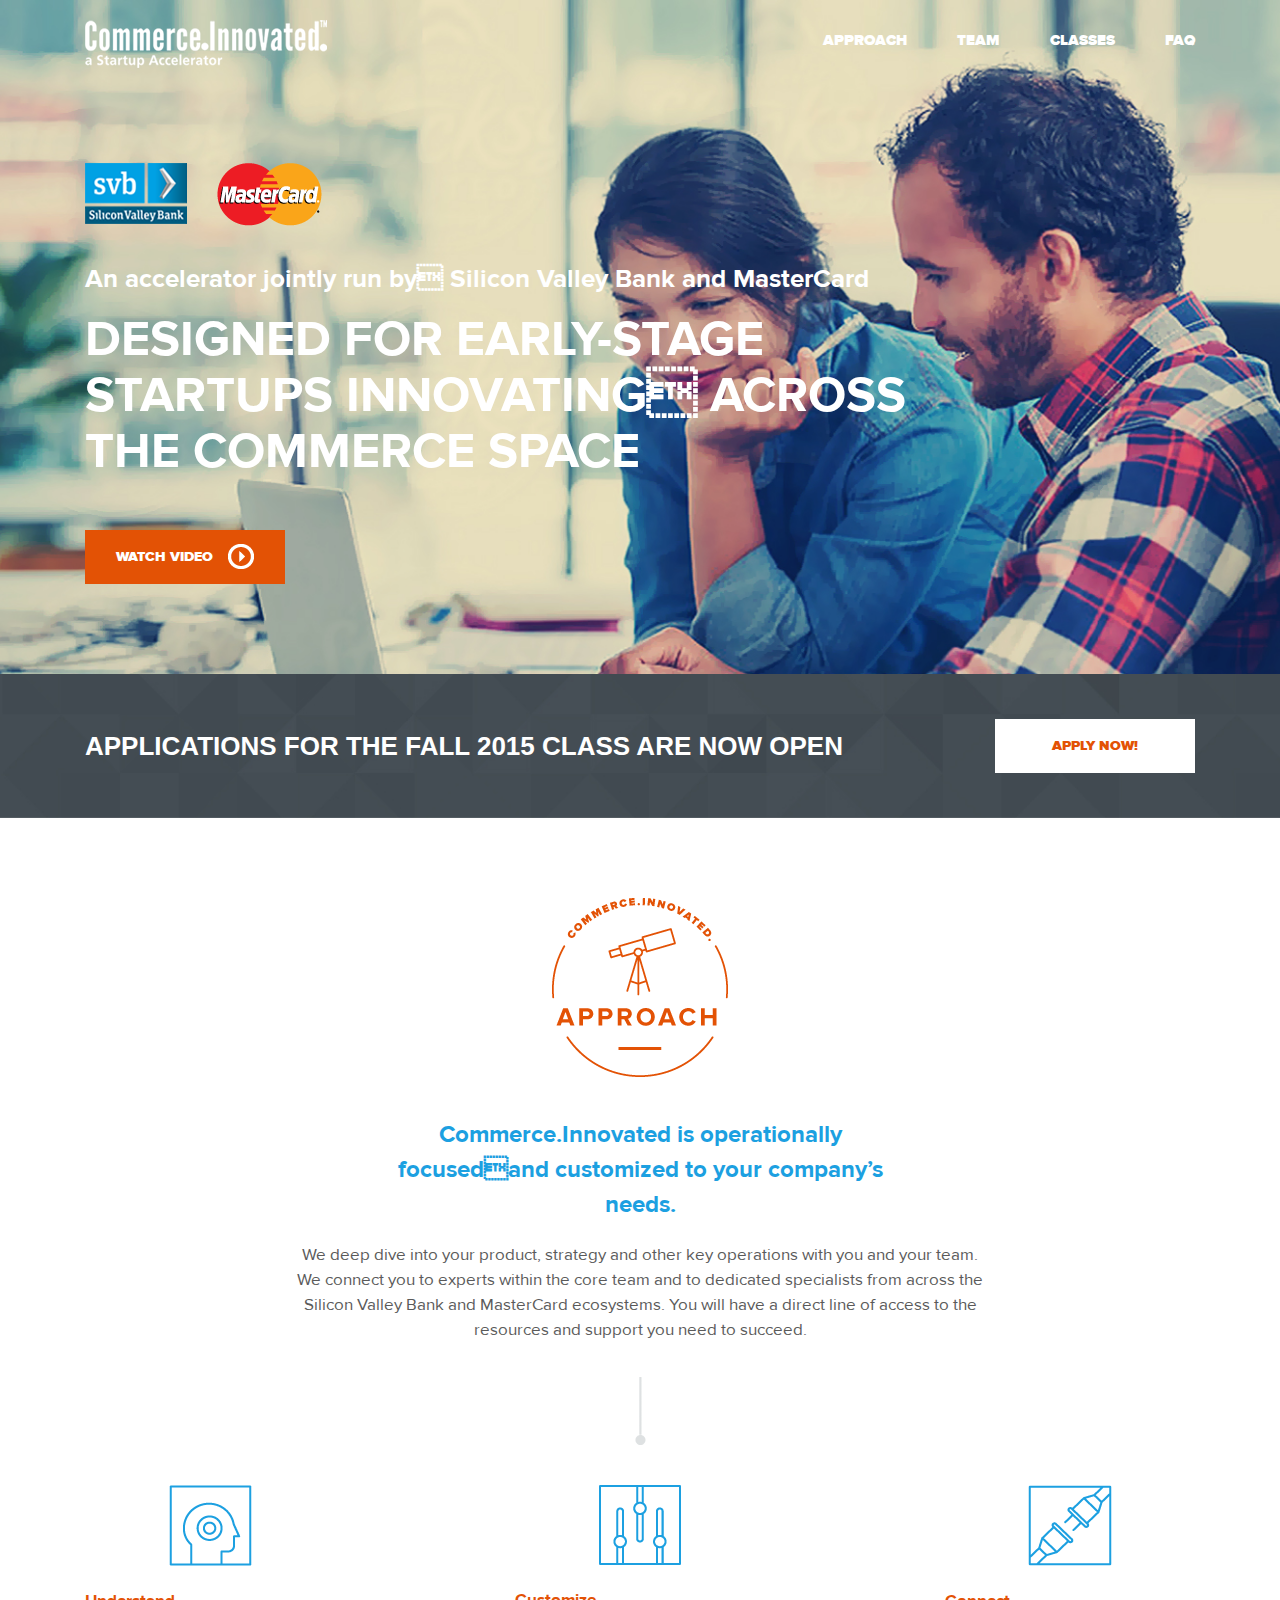
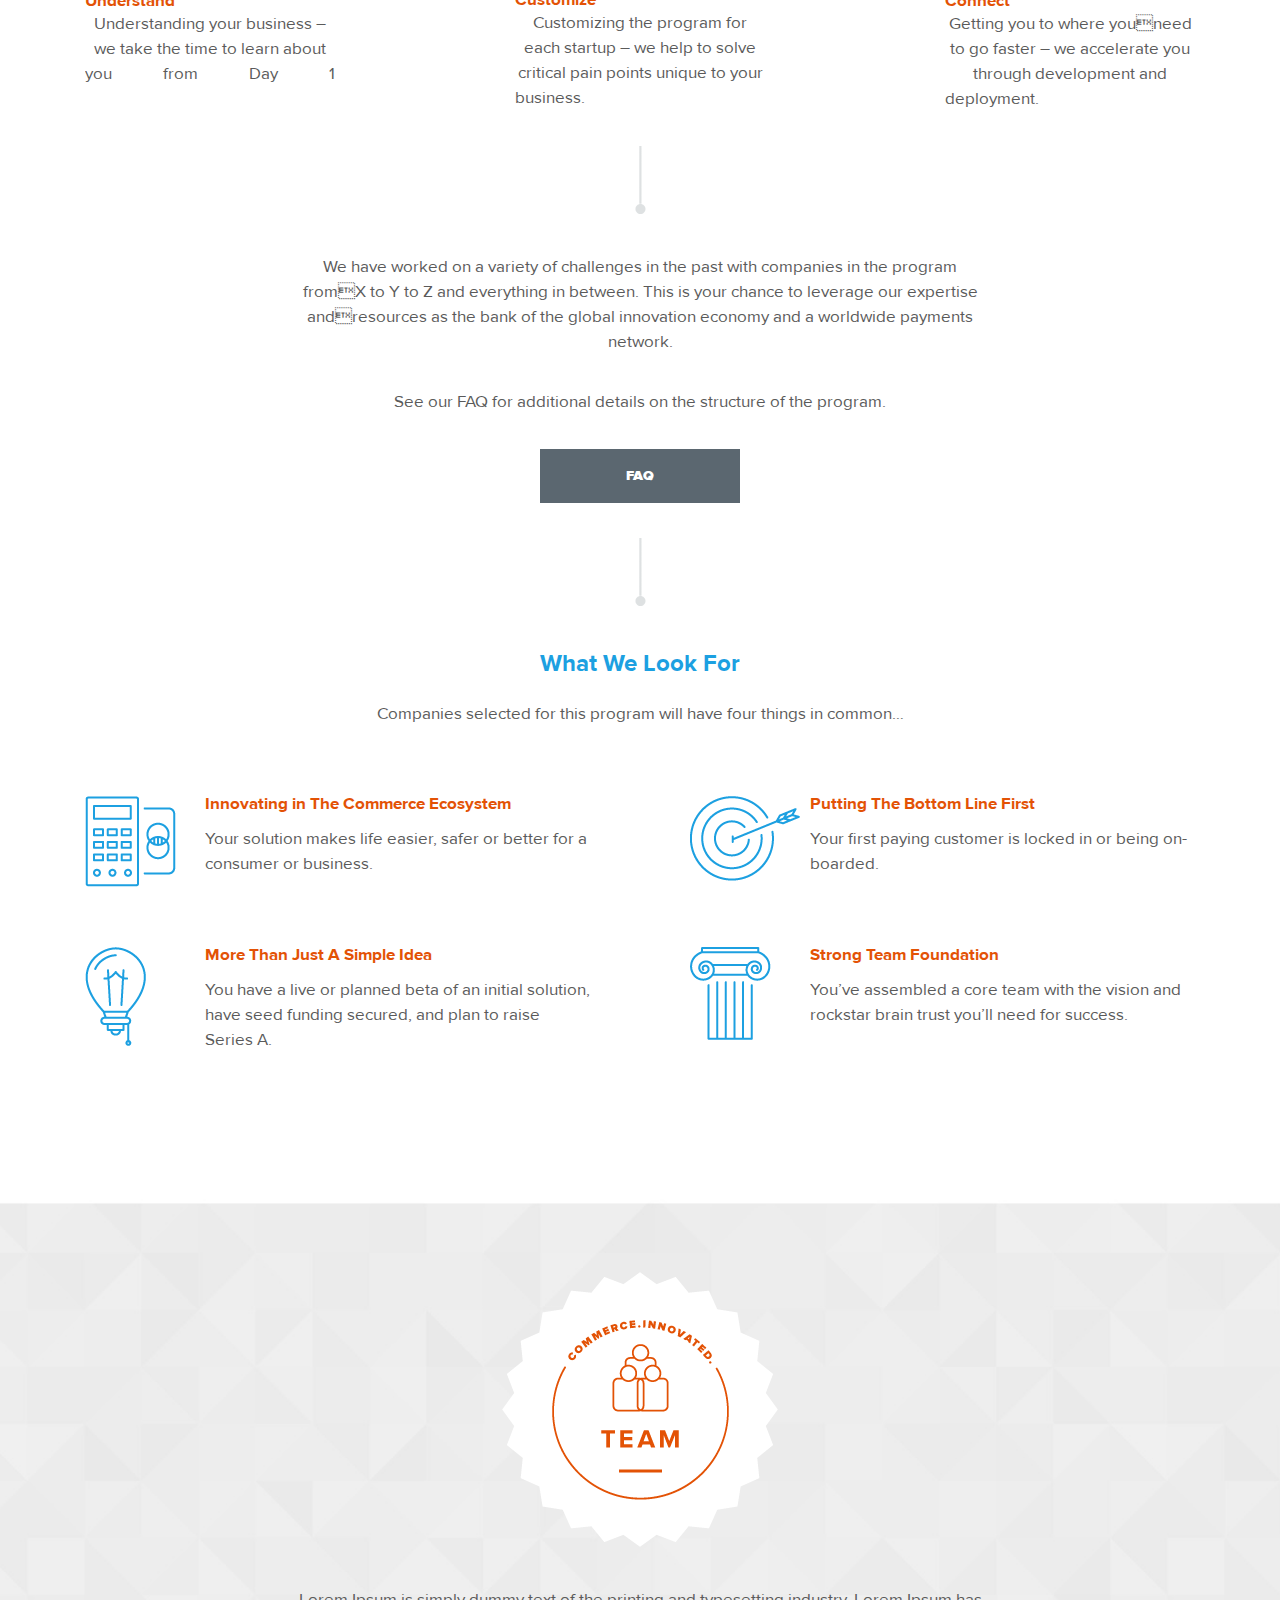
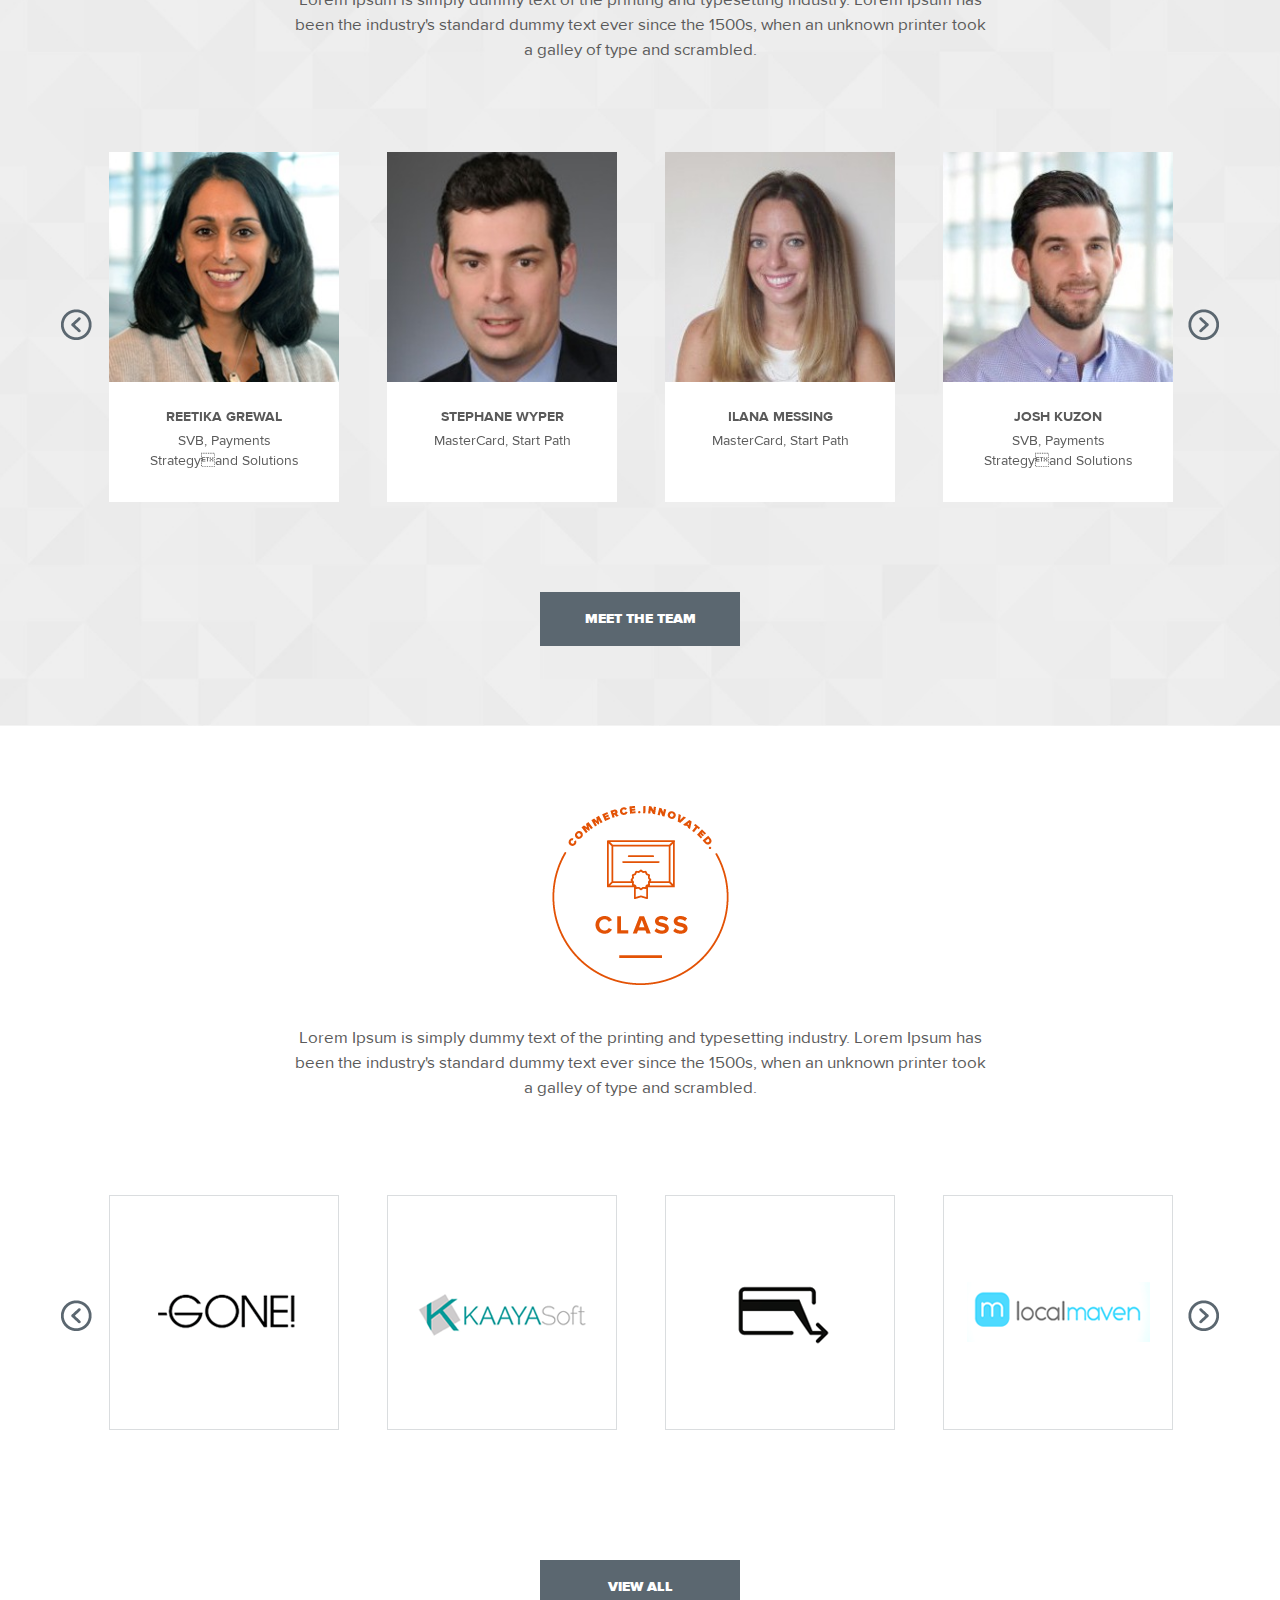
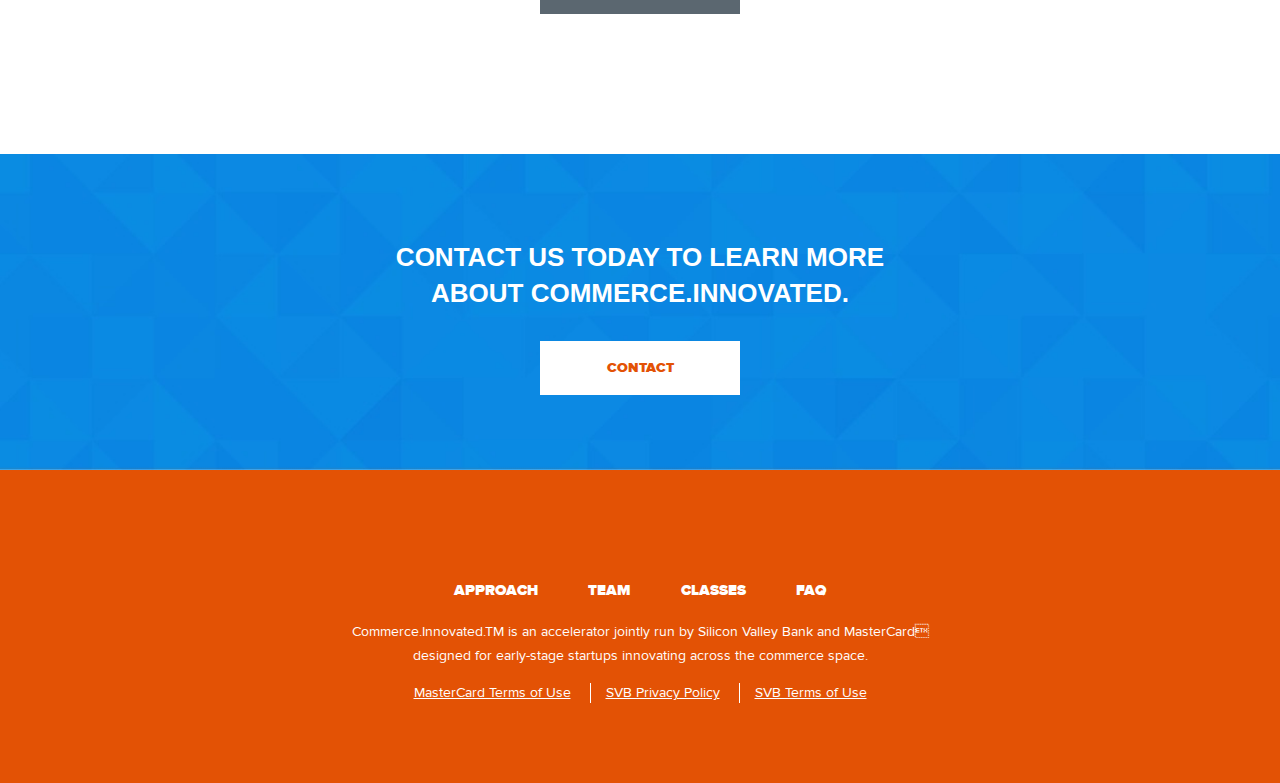
==== commit 1bcfab10: "fixed header" ====
--- a/index.html
+++ b/index.html
@@ -34,6 +34,14 @@
 							</ul>
 						</div>
 					</div>
+					<div class="menu menu_drop js-menu-drop">
+						<ul>
+							<li><a href="#">Approach</a></li>
+							<li><a href="#">team</a></li>
+							<li><a href="#">classes</a></li>
+							<li><a href="#">faq</a></li>
+						</ul>
+					</div>
 				</div>
 				<div class="header__inner">
 					<div class="container">
@@ -45,14 +53,6 @@
 						<h1 class="h1">Designed for early-stage startups innovating across the commerce space</h1>
 						<a href="https://www.youtube.com/watch?v=7YWTtCsvgvg" class="btn btn_orange js-video fancybox.iframe">WATCH VIDEO<span class="img-video"></span></a>
 					</div>
-				</div>
-				<div class="menu menu_drop js-menu-drop">
-					<ul>
-						<li><a href="#">Approach</a></li>
-						<li><a href="#">team</a></li>
-						<li><a href="#">classes</a></li>
-						<li><a href="#">faq</a></li>
-					</ul>
 				</div>
 			</div>
 			<a href="https://www.youtube.com/watch?v=7YWTtCsvgvg" class="btn btn_orange js-video fancybox.iframe">WATCH VIDEO<span class="img-video"></span></a>
--- a/css/screen.css
+++ b/css/screen.css
@@ -25,10 +25,9 @@
 * { -moz-box-sizing: border-box; -webkit-box-sizing: border-box; box-sizing: border-box; }
 *:before, *:after { -moz-box-sizing: border-box; -webkit-box-sizing: border-box; box-sizing: border-box; }
 
-@font-face { font-family: "ProximaNova Extrabold"; src: url("fonts/ProximaNova-Extrabold.eot"); src: url("fonts/ProximaNova-Extrabold.eot?#iefix") format("embedded-opentype"), url("fonts/ProximaNova-Extrabold.woff2") format("woff2"), url("fonts/ProximaNova-Extrabold.woff") format("woff"), url("fonts/ProximaNova-Extrabold.ttf") format("truetype"); font-weight: normal; font-style: normal; }
-@font-face { font-family: "ProximaNova Bold"; src: url("fonts/ProximaNova-Bold.eot"); src: url("fonts/ProximaNova-Bold.eot?#iefix") format("embedded-opentype"), url("fonts/ProximaNova-Bold.woff2") format("woff2"), url("fonts/ProximaNova-Bold.woff") format("woff"), url("fonts/ProximaNova-Bold.ttf") format("truetype"); font-weight: normal; font-style: normal; }
-@font-face { font-family: "ProximaNova Semibold"; src: url("fonts/ProximaNova-Semibold.eot"); src: url("fonts/ProximaNova-Semibold.eot?#iefix") format("embedded-opentype"), url("fonts/ProximaNova-Semibold.woff2") format("woff2"), url("fonts/ProximaNova-Semibold.woff") format("woff"), url("fonts/ProximaNova-Semibold.ttf") format("truetype"); font-weight: normal; font-style: normal; }
-@font-face { font-family: "ProximaNova Regular"; src: url("fonts/ProximaNova-Regular.eot"); src: url("fonts/ProximaNova-Regular.eot?#iefix") format("embedded-opentype"), url("fonts/ProximaNova-Regular.woff2") format("woff2"), url("fonts/ProximaNova-Regular.woff") format("woff"), url("fonts/ProximaNova-Regular.ttf") format("truetype"); font-weight: normal; font-style: normal; }
+@font-face { font-family: ProximaNovaBlack; src: url("fonts/ProximaNovaBlack.eot"); src: url("fonts/ProximaNovaBlack.eot?#iefix") format("embedded-opentype"), url("fonts/ProximaNovaBlack.woff2") format("woff2"), url("fonts/ProximaNovaBlack.woff") format("woff"), url("fonts/ProximaNovaBlack.ttf") format("truetype"); font-weight: normal; font-style: normal; }
+@font-face { font-family: ProximaNovaBold; src: url("fonts/ProximaNovaBold.eot"); src: url("fonts/ProximaNovaBold.eot?#iefix") format("embedded-opentype"), url("fonts/ProximaNovaBold.woff2") format("woff2"), url("fonts/ProximaNovaBold.woff") format("woff"), url("fonts/ProximaNovaBold.ttf") format("truetype"); font-weight: normal; font-style: normal; }
+@font-face { font-family: ProximaNovaRegular; src: url("fonts/ProximaNovaRegular.eot"); src: url("fonts/ProximaNovaRegular.eot?#iefix") format("embedded-opentype"), url("fonts/ProximaNovaRegular.woff2") format("woff2"), url("fonts/ProximaNovaRegular.woff") format("woff"), url("fonts/ProximaNovaRegular.ttf") format("truetype"); font-weight: normal; font-style: normal; }
 body { font-family: Arial, sans-serif; font-size: 12px; line-height: 1.4; }
 
 a { text-decoration: none; }
@@ -39,7 +38,7 @@
 @media only screen and (max-width: 1023px) { .container { width: 94%; } }
 @media only screen and (max-width: 767px) { .container { width: auto; margin: 0 3%; } }
 
-.btn { display: block; width: 200px; height: 54px; padding: 20px 0; text-align: center; text-transform: uppercase; color: #FFF; font-size: 14px; line-height: 1; font-family: "ProximaNova Extrabold", Arial, sans-serif; }
+.btn { display: block; width: 200px; height: 54px; padding: 20px 0; text-align: center; text-transform: uppercase; color: #FFF; font-size: 14px; line-height: 1; font-family: "ProximaNovaBlack", Arial, sans-serif; -webkit-font-smoothing: antialiased; -moz-osx-font-smoothing: grayscale; }
 .btn.btn_orange { background: #E35205; }
 .btn.btn_orange > span.img-video { vertical-align: middle; margin: -6px 0 -3px 15px; background: url("../img/svg/video.svg") no-repeat 0 0; -moz-background-size: 26px 25px; -o-background-size: 26px 25px; -webkit-background-size: 26px 25px; background-size: 26px 25px; width: 26px; height: 25px; display: inline-block; }
 .btn.btn_orange:hover { background: #F36D25; }
@@ -50,24 +49,24 @@
 @media only screen and (max-width: 767px) { .btn { width: 164px; height: 45px; padding: 17px 0; font-size: 12px; }
   .btn.btn_orange span.img-video { background: url("../img/svg/video.svg") no-repeat 0 0; -moz-background-size: 23px 22px; -o-background-size: 23px 22px; -webkit-background-size: 23px 22px; background-size: 23px 22px; width: 23px; height: 22px; display: inline-block; } }
 
-.h1 { margin-bottom: 50px; text-transform: uppercase; color: #FFF; font-size: 50px; line-height: 1.12; font-family: "ProximaNova Bold", Arial, sans-serif; }
+.h1 { margin-bottom: 50px; text-transform: uppercase; color: #FFF; font-size: 50px; line-height: 1.12; font-family: "ProximaNovaBold", Arial, sans-serif; }
 
 .h2 { color: #FFF; font-size: 26px; font-weight: 700; text-transform: uppercase; }
 @media only screen and (max-width: 767px) { .h2 { width: 90%; margin: 0 auto; font-size: 17px; font-weight: 700; } }
 
-.h3 { width: 510px; margin: 0 auto 20px; color: #1ca0e1; font-size: 24px; font-weight: 600; line-height: 35px; font-family: "ProximaNova Semibold", Arial, sans-serif; }
+.h3 { width: 510px; margin: 0 auto 20px; color: #1ca0e1; font-size: 24px; font-weight: 600; line-height: 35px; font-family: "ProximaNovaBold", Arial, sans-serif; }
 @media only screen and (max-width: 767px) { .h3 { width: 90%; margin: 0 auto; font-size: 20px; font-weight: 600; } }
 
 .menu ul { *zoom: 1; }
 .menu ul:after { content: " "; display: table; clear: both; }
 .menu ul li { float: left; margin-left: 50px; }
 .menu ul li:first-child { margin-left: 0; }
-.menu ul li a { display: block; margin-bottom: 4px; text-transform: uppercase; color: #FFF; font-size: 15px; font-family: "ProximaNova Extrabold", Arial, sans-serif; }
-.menu.menu_drop { display: none; position: absolute; top: 55px; left: 0; right: 0; bottom: 0; background: url("../img/bg-drop.jpg"); padding: 30px; text-align: center; z-index: 2; text-align: center; font-size: 0; }
+.menu ul li a { display: block; margin-bottom: 4px; text-transform: uppercase; color: #FFF; font-size: 15px; font-family: "ProximaNovaBlack", Arial, sans-serif; -webkit-font-smoothing: antialiased; -moz-osx-font-smoothing: grayscale; }
+.menu.menu_drop { display: none; position: absolute; top: 40px; left: 0; right: 0; bottom: 0; min-height: 100vh; padding: 30px; background: url("../img/bg-drop.jpg"); text-align: center; z-index: 4; text-align: center; font-size: 0; }
 .menu.menu_drop:before { content: ""; display: inline-block; vertical-align: middle; width: 0; height: 100%; }
 .menu.menu_drop ul { display: inline-block; vertical-align: middle; }
 .menu.menu_drop ul li { float: none; display: block; margin: 0; padding: 20px 0; }
-.menu.menu_drop ul li a { font-size: 33px; font-weight: 700; line-height: normal; font-family: "ProximaNova Bold", Arial, sans-serif; }
+.menu.menu_drop ul li a { font-size: 33px; font-weight: 700; line-height: normal; font-family: "ProximaNovaBold", Arial, sans-serif; }
 .menu.menu_drop.is-active { display: block; }
 @media only screen and (max-width: 767px) { .menu { display: none; } }
 
@@ -96,22 +95,22 @@
 .main .main__wrap:nth-child(2n) { background: url("../img/bg-2n.jpg"); background-repeat: no-repeat; background-size: cover; background-position: 50% 50%; }
 .main .main__wrap.mentors { padding: 0 0 170px 0; background: #F9F9F9; }
 .main .main__wrap.sponsors { position: relative; background: url("../img/bg-sponsors.jpg"); background-repeat: no-repeat; background-size: cover; background-position: 50% 50%; }
-.main .main__logo { text-align: center; }
-.main .main__logo span { position: relative; margin-bottom: 40px; }
-.main .main__logo span p { position: absolute; bottom: 40px; left: 0; right: 0; color: #e35205; font-size: 26px; font-weight: 700; text-transform: uppercase; letter-spacing: 2px; font-family: "ProximaNova Bold", Arial, sans-serif; }
+.main .main__logo { text-align: center; font-size: 0; }
+.main .main__logo span { position: relative; display: block; margin: 0 auto 40px; }
 .main .main__inner { text-align: center; }
-.main .main__inner > p { width: 700px; padding-bottom: 35px; margin: 0 auto; color: #5a5a5a; font-size: 17px; font-weight: 400; line-height: 25px; font-family: "ProximaNova Regular", Arial, sans-serif; }
+.main .main__inner > p { width: 700px; padding-bottom: 35px; margin: 0 auto; color: #5a5a5a; font-size: 17px; font-weight: 400; line-height: 25px; font-family: "ProximaNovaRegular", Arial, sans-serif; }
 .main .main__inner > .btn { margin: 0 auto 35px; }
 @media only screen and (max-width: 1023px) { .main .main__wrap { padding: 80px 0 0; }
   .main .main__wrap.team { padding: 80px 0; }
   .main .main__wrap.class { padding: 80px 0 40px; }
   .main .main__wrap.testimonials { padding: 80px 0 40px; } }
-@media only screen and (max-width: 767px) { .main .main__inner > p { width: 94%; padding-bottom: 15px; }
+@media only screen and (max-width: 767px) { .main .main__wrap.faq { padding-top: 40px; }
+  .main .main__inner > p { width: 94%; padding-bottom: 15px; }
   .main .main__inner > .btn { margin-bottom: 20px; } }
 @media only screen and (max-width: 580px) { .main .main__wrap.past-classes { padding: 40px 0; }
   .main .main__wrap.classes, .main .main__wrap.testimonials { padding: 40px 0 20px; } }
 
-.approach .approach__logo { background: url("../img/svg/approach.svg") no-repeat 0 0; -moz-background-size: 176px 179px; -o-background-size: 176px 179px; -webkit-background-size: 176px 179px; background-size: 176px 179px; width: 176px; height: 179px; display: inline-block; }
+.approach .approach__logo { width: 176px; height: 179px; background: url("../img/approach.png"); }
 .approach .approach__inn ul { margin-bottom: 35px; text-align: justify; line-height: 0; font-size: 0; text-justify: newspaper; zoom: 1; text-align-last: justify; }
 .approach .approach__inn ul:after { content: ""; display: inline-block; width: 100%; height: 0px; visibility: hidden; overflow: hidden; }
 .approach .approach__inn ul li.approach__text { width: 250px; text-align: center; }
@@ -120,8 +119,8 @@
 .approach .approach__inn ul li.approach__text i.customize { background: url("../img/svg/customize.svg") no-repeat 0 0; -moz-background-size: 82px 80px; -o-background-size: 82px 80px; -webkit-background-size: 82px 80px; background-size: 82px 80px; width: 82px; height: 80px; display: inline-block; display: block; }
 .approach .approach__inn ul li.approach__text i.connect { background: url("../img/svg/connect.svg") no-repeat 0 0; -moz-background-size: 84px 81px; -o-background-size: 84px 81px; -webkit-background-size: 84px 81px; background-size: 84px 81px; width: 84px; height: 81px; display: inline-block; display: block; }
 .approach .approach__text { display: inline-block; vertical-align: top; font-size: 17px; overflow: hidden; }
-.approach .approach__text span { display: block; margin: 0 0 10px; color: #e35205; font-weight: 700; font-family: "ProximaNova Bold", Arial, sans-serif; }
-.approach .approach__text p { color: #5a5a5a; font-weight: 400; line-height: 25px; font-family: "ProximaNova Regular", Arial, sans-serif; }
+.approach .approach__text span { display: block; margin: 0 0 10px; color: #e35205; font-weight: 700; font-family: "ProximaNovaBold", Arial, sans-serif; }
+.approach .approach__text p { color: #5a5a5a; font-weight: 400; line-height: 25px; font-family: "ProximaNovaRegular", Arial, sans-serif; }
 .approach div.approach__text { display: block; }
 .approach div.approach__text span { margin-top: -4px; }
 .approach .approach__inner { margin: 35px 0 0 -100px; font-size: 0; }
@@ -141,8 +140,7 @@
   .approach .approach__item { display: block; width: auto; margin: 0 auto 30px; text-align: center; }
   .approach .approach__img { float: none; display: block; margin: 0 auto; padding-bottom: 15px; } }
 
-.team span.team__logo { background: url("../img/svg/team.svg") no-repeat 0 0; -moz-background-size: 276px 275px; -o-background-size: 276px 275px; -webkit-background-size: 276px 275px; background-size: 276px 275px; width: 276px; height: 275px; display: inline-block; }
-.team span.team__logo p { bottom: 90px; }
+.team .team__logo { width: 276px; height: 275px; background: url("../img/team.png"); }
 .team .main__inner > p { padding-bottom: 0; }
 .team .main__inner > .btn { margin: 0 auto; }
 @media only screen and (max-width: 1023px) { .team .main__inner > .btn { margin: 0 auto 60px; } }
@@ -178,12 +176,12 @@
 .slide .slide__img img { width: 100%; }
 .slide .slide__hover { display: none; position: absolute; top: 0; left: 0; right: 0; text-align: center; }
 .slide .slide__hover img { opacity: 0.84; }
-.slide .slide__hover p { position: absolute; top: 50%; left: 0; right: 0; text-transform: uppercase; font-size: 12px; color: #FFF; font-weight: 800; font-family: "ProximaNova Extrabold", Arial, sans-serif; }
+.slide .slide__hover p { position: absolute; top: 50%; left: 0; right: 0; text-transform: uppercase; font-size: 12px; color: #FFF; font-weight: 800; font-family: "ProximaNovaBlack", Arial, sans-serif; -webkit-font-smoothing: antialiased; -moz-osx-font-smoothing: grayscale; }
 .slide .slide__text { padding: 25px; color: #5a5a5a; font-size: 14px; text-align: center; }
-.slide .slide__text span { display: block; padding-bottom: 5px; font-weight: 700; text-transform: uppercase; font-family: "ProximaNova Bold", Arial, sans-serif; }
-.slide .slide__text p { font-weight: 400; font-family: "ProximaNova Regular", Arial, sans-serif; }
-
-.class .class__logo { background: url("../img/svg/class.svg") no-repeat 0 0; -moz-background-size: 177px 179px; -o-background-size: 177px 179px; -webkit-background-size: 177px 179px; background-size: 177px 179px; width: 177px; height: 179px; display: inline-block; }
+.slide .slide__text span { display: block; padding-bottom: 5px; font-weight: 700; text-transform: uppercase; font-family: "ProximaNovaBold", Arial, sans-serif; }
+.slide .slide__text p { font-weight: 400; font-family: "ProximaNovaRegular", Arial, sans-serif; }
+
+.class .class__logo { width: 177px; height: 179px; background: url("../img/class-logo.png"); }
 .class .class__inn { width: 1110px; margin: 0 auto; padding: 40px 0 30px; }
 .class .class__inn + .btn { margin: 60px auto; }
 .class .class__wrap { position: relative; font-size: 0; text-align: center; margin: 20px 0 40px; }
@@ -212,20 +210,19 @@
 .faq .h3 { padding: 50px 0 30px; }
 .faq .faq__menu { text-align: center; *zoom: 1; }
 .faq .faq__menu:after { content: " "; display: table; clear: both; }
-.faq .faq__menu li { display: inline-block; vertical-align: top; padding: 0 30px; border-left: 1px solid #5b6770; }
-.faq .faq__menu li:first-child { border: none; }
-.faq .faq__menu li a { display: block; text-transform: uppercase; color: #5B6770; font-size: 14px; }
-.faq .faq__menu li a:hover, .faq .faq__menu li a.is-active { color: #1CA0E1; }
+.faq .faq__menu a { display: inline-block; vertical-align: top; padding: 0 30px; border-left: 1px solid #5b6770; text-transform: uppercase; color: #5B6770; font-size: 14px; }
+.faq .faq__menu a:hover, .faq .faq__menu a.is-active { color: #1CA0E1; }
+.faq .faq__menu a:first-child { border: none; }
 .faq .faq__main { margin: 40px 0; border: 1px solid #dbdee0; text-align: left; }
 .faq .faq__item { border-top: 1px solid #DBDEE0; }
 .faq .faq__item:first-child { border: none; }
 .faq .faq__item.is-active .faq__title { background: #FAFAFB; }
-.faq .faq__item.is-active .faq__title a { font-weight: 700; color: #E35205; font-family: "ProximaNova Bold", Arial, sans-serif; }
+.faq .faq__item.is-active .faq__title a { font-weight: 700; color: #E35205; font-family: "ProximaNovaBold", Arial, sans-serif; }
 .faq .faq__item.is-active .faq__title i:before { display: none; }
 .faq .faq__item.is-active .faq__title i:after { display: inline-block; }
 .faq .faq__title { padding: 20px 20px 20px 30px; cursor: pointer; *zoom: 1; }
 .faq .faq__title:after { content: " "; display: table; clear: both; }
-.faq .faq__title a { float: left; width: 90%; font-size: 17px; font-weight: 400; color: #5A5A5A; font-family: "ProximaNova Regular", Arial, sans-serif; }
+.faq .faq__title a { float: left; width: 90%; font-size: 17px; font-weight: 400; color: #5A5A5A; font-family: "ProximaNovaRegular", Arial, sans-serif; }
 .faq .faq__title i { float: right; }
 .faq .faq__title i:before { content: ""; vertical-align: bottom; background: url("../img/svg/arr.svg") no-repeat 0 0; -moz-background-size: 8px 14px; -o-background-size: 8px 14px; -webkit-background-size: 8px 14px; background-size: 8px 14px; width: 8px; height: 14px; display: inline-block; }
 .faq .faq__title i:after { content: ""; background: url("../img/svg/arr_b.svg") no-repeat 0 0; -moz-background-size: 14px 9px; -o-background-size: 14px 9px; -webkit-background-size: 14px 9px; background-size: 14px 9px; width: 14px; height: 9px; display: inline-block; display: none; vertical-align: bottom; }
@@ -233,51 +230,62 @@
 .faq .faq__content span { display: block; padding: 10px 0; font-weight: 700; }
 .faq .faq__content span:first-child { padding-top: 0; }
 .faq .faq__content p { font-weight: 400; }
-@media only screen and (max-width: 767px) { .faq .faq__menu li { border: none; } }
-
-.classes .main__logo { margin-top: -215px; }
-.classes .main__logo .class__logo { background: url("../img/svg/class2.svg") no-repeat 0 0; -moz-background-size: 276px 275px; -o-background-size: 276px 275px; -webkit-background-size: 276px 275px; background-size: 276px 275px; width: 276px; height: 275px; display: inline-block; }
-.classes .main__logo .class__logo p { bottom: 90px; }
-@media only screen and (max-width: 580px) { .classes .main__logo .class__logo { margin: 0; }
+@media only screen and (max-width: 767px) { .faq .faq__menu a { border: none; display: block; } }
+
+.classes .main__logo { margin-top: -177px; }
+.classes .main__logo .class__logo { width: 276px; height: 275px; background: url("../img/class-logo2.png"); }
+.classes .class__inn .class__wrap { margin-left: -59px; text-align: left; }
+.classes .class__inn .class__wrap .class__item { width: 230px; margin: 0 0 40px 59px; }
+@media only screen and (max-width: 1210px) { .classes .class__inn .class__wrap { text-align: center; } }
+@media only screen and (max-width: 1023px) { .classes .class__inn .class__wrap { margin: 20px 0 40px; }
+  .classes .class__inn .class__wrap .class__item { margin: 0 20px; } }
+@media only screen and (max-width: 580px) { .classes .main__logo .class__logo { margin: 0 auto; }
   .classes .class__inn { padding: 20px 0 0; }
+  .classes .class__inn .class__wrap { margin: 0 auto; }
   .classes .slick-prev, .classes .slick-next { top: 17%; } }
 
-.past-classes .class__inn .class__wrap { text-align: left; }
+.past-classes .class__inn .class__wrap { text-align: left; margin: 20px 0 40px -59px; }
+.past-classes .class__inn .class__wrap .class__item { width: 230px; margin: 0 0 40px 59px; }
 @media only screen and (max-width: 1210px) { .past-classes .class__inn .class__wrap { text-align: center; } }
-@media only screen and (max-width: 580px) { .past-classes .class__inn { padding: 20px 0 0; }
-  .past-classes .slick-prev, .past-classes .slick-next { top: 17%; } }
+@media only screen and (max-width: 1023px) { .past-classes .class__inn .class__wrap { margin: 20px 0 40px; }
+  .past-classes .class__inn .class__wrap .class__item { margin: 0 20px; } }
+@media only screen and (max-width: 600px) { .past-classes .class__inn { width: 100%; padding: 20px 0 0; }
+  .past-classes .class__inn .class__wrap .class__item { margin: 0 10px; }
+  .past-classes .class__inn .class__wrap .slick-prev, .past-classes .class__inn .class__wrap .slick-next { top: 17%; }
+  .past-classes .class__inn .class__wrap .slick-prev { left: 0; background: url("../img/svg/prev-m.svg") no-repeat 0 0; -moz-background-size: 25px 70px; -o-background-size: 25px 70px; -webkit-background-size: 25px 70px; background-size: 25px 70px; width: 25px; height: 70px; display: inline-block; }
+  .past-classes .class__inn .class__wrap .slick-next { right: 0; background: url("../img/svg/next-m.svg") no-repeat 0 0; -moz-background-size: 25px 70px; -o-background-size: 25px 70px; -webkit-background-size: 25px 70px; background-size: 25px 70px; width: 25px; height: 70px; display: inline-block; } }
 
 .class .class__wrap .class__item { display: inline-block; vertical-align: top; width: 240px; margin: 20px 24px 40px; }
 .class .class__wrap .class__item .class__img { display: block; text-align: left; height: 235px; border: 1px solid #dadddf; background: #FFF; text-align: center; font-size: 0; }
 .class .class__wrap .class__item .class__img:before { content: ""; display: inline-block; vertical-align: middle; width: 0; height: 100%; }
 .class .class__wrap .class__item .class__img img { display: inline-block; vertical-align: middle; }
-.class .class__wrap .class__item .class__text { display: block; padding-top: 20px; text-align: left; }
-.class .class__wrap .class__item .class__text > span { color: #e35205; font-size: 17px; font-weight: 700; font-family: "ProximaNova Bold", Arial, sans-serif; }
-.class .class__wrap .class__item .class__text > p { display: block; padding-bottom: 10px; color: #5a5a5a; font-size: 15px; font-weight: 400; font-family: "ProximaNova Regular", Arial, sans-serif; }
-.class .class__wrap .class__item .class__text > a { display: block; width: auto; height: auto; margin: 0; border: none; text-align: left; color: #5a5a5a; font-size: 15px; font-weight: 600; font-family: "ProximaNova Semibold", Arial, sans-serif; }
+.class .class__wrap .class__item .class__text { display: block; padding-top: 25px; text-align: left; }
+.class .class__wrap .class__item .class__text > span { color: #e35205; font-size: 17px; font-weight: 700; font-family: "ProximaNovaBold", Arial, sans-serif; }
+.class .class__wrap .class__item .class__text > p { display: block; padding-bottom: 10px; color: #5a5a5a; font-size: 15px; font-weight: 400; font-family: "ProximaNovaRegular", Arial, sans-serif; }
+.class .class__wrap .class__item .class__text > a { display: block; width: auto; height: auto; margin: 0; border: none; text-align: left; color: #5a5a5a; font-size: 15px; font-weight: 600; font-family: "ProximaNovaBold", Arial, sans-serif; }
 @media only screen and (max-width: 580px) { .class .class__wrap .class__item { width: auto; margin: 0 10px; } }
 
 .testimonials .h3 { margin: 35px auto; }
 .testimonials .testimonials__logo { margin-bottom: 0; background: url("../img/svg/testimonials.svg") no-repeat 0 0; -moz-background-size: 57px 50px; -o-background-size: 57px 50px; -webkit-background-size: 57px 50px; background-size: 57px 50px; width: 57px; height: 50px; display: inline-block; }
 .testimonials .testimonials__inn { width: 1110px; margin: 0 auto; text-align: left; }
-.testimonials .testimonials__wrap { position: relative; font-size: 0; overflow: hidden; }
+.testimonials .testimonials__wrap { position: relative; font-size: 0; }
 .testimonials .testimonials__wrap .slick-list { overflow: hidden; }
 .testimonials .testimonials__wrap .slick-prev, .testimonials .testimonials__wrap .slick-next { position: absolute; top: 45%; font-size: 0; }
 .testimonials .testimonials__wrap .slick-prev { left: -24px; background: url("../img/svg/prev.svg") no-repeat 0 0; -moz-background-size: 31px 31px; -o-background-size: 31px 31px; -webkit-background-size: 31px 31px; background-size: 31px 31px; width: 31px; height: 31px; display: inline-block; }
 .testimonials .testimonials__wrap .slick-next { right: -24px; background: url("../img/svg/next.svg") no-repeat 0 0; -moz-background-size: 31px 31px; -o-background-size: 31px 31px; -webkit-background-size: 31px 31px; background-size: 31px 31px; width: 31px; height: 31px; display: inline-block; }
-.testimonials .testimonials__item { display: inline-block; vertical-align: top; width: 342px; margin: 35px 20px 35px; color: #5a5a5a; text-align: left; }
-.testimonials .testimonials__item span { display: block; margin-bottom: 5px; font-size: 14px; font-weight: 700; text-transform: uppercase; font-family: "ProximaNova Bold", Arial, sans-serif; }
-.testimonials .testimonials__item p { display: block; font-size: 15px; font-weight: 400; font-family: "ProximaNova Regular", Arial, sans-serif; }
-.testimonials .testimonials__post { position: relative; margin-bottom: 25px; padding: 25px; border: 1px solid #dcdfe1; }
+.testimonials .testimonials__item { display: inline-block; vertical-align: top; width: 342px; margin: 35px 21px 35px; color: #5a5a5a; text-align: left; }
+.testimonials .testimonials__item span { display: block; font-size: 14px; font-weight: 700; text-transform: uppercase; font-family: "ProximaNovaBold", Arial, sans-serif; }
+.testimonials .testimonials__item p { display: block; font-size: 15px; font-weight: 400; font-family: "ProximaNovaRegular", Arial, sans-serif; }
+.testimonials .testimonials__post { position: relative; margin-bottom: 35px; padding: 25px; border: 1px solid #dcdfe1; }
 .testimonials .testimonials__post:before, .testimonials .testimonials__post:after { content: ""; position: absolute; }
 .testimonials .testimonials__post:before { left: 42px; bottom: -12px; width: 0px; height: 0px; border-style: solid; border-width: 12px 10px 0 10px; border-color: #dcdfe1 transparent transparent transparent; z-index: 2; }
 .testimonials .testimonials__post:after { left: 43px; bottom: -10px; width: 0px; height: 0px; border-style: solid; border-width: 10px 9px 0 9px; border-color: #FFF transparent transparent transparent; z-index: 3; }
 @media only screen and (max-width: 1210px) { .testimonials .testimonials__inn { width: 90%; margin: 0 auto; text-align: center; } }
 @media only screen and (max-width: 1150px) { .testimonials .testimonials__wrap { text-align: center; } }
 @media only screen and (max-width: 1023px) { .testimonials .h3 { margin: 0px auto 40px; }
-  .testimonials .testimonials__wrap { overflow: visible; }
+  .testimonials .testimonials__wrap { margin-left: 0; overflow: visible; }
   .testimonials .testimonials__item { width: auto; margin: 0 10px; } }
-@media only screen and (max-width: 580px) { .testimonials .main__logo .testimonials__logo { margin: 0; }
+@media only screen and (max-width: 600px) { .testimonials .main__logo .testimonials__logo { margin: 0 auto; }
   .testimonials .h3 { margin: 10px auto 20px; }
   .testimonials .testimonials__inn { width: 100%; }
   .testimonials .testimonials__wrap { margin: 0 auto; }
@@ -286,7 +294,7 @@
   .testimonials .testimonials__wrap .slick-next { right: 0; background: url("../img/svg/next-m.svg") no-repeat 0 0; -moz-background-size: 25px 70px; -o-background-size: 25px 70px; -webkit-background-size: 25px 70px; background-size: 25px 70px; width: 25px; height: 70px; display: inline-block; } }
 
 .main_team .main__logo { margin-top: -215px; }
-.main_team .main__logo .team__logo { margin: 0; }
+.main_team .main__logo .team__logo { margin: 0 auto; }
 .main_team .main__inner p { padding-bottom: 35px; }
 .main_team .team__inn { margin: 15px 0; }
 .main_team .team__inn .line { margin: 25px 100px; }
@@ -302,9 +310,9 @@
 
 .person { display: inline-block; vertical-align: top; width: 242px; margin: 25px 0; text-align: left; }
 .person img { display: block; margin-bottom: 25px; }
-.person span { display: block; padding-bottom: 5px; color: #e35205; font-size: 17px; font-weight: 700; line-height: 25px; font-family: "ProximaNova Bold", Arial, sans-serif; }
-.person b { display: block; margin-bottom: 10px; color: #1ca0e1; font-size: 17px; font-weight: 700; font-family: "ProximaNova Bold", Arial, sans-serif; }
-.person p { display: block; color: #5a5a5a; font-size: 15px; font-weight: 400; font-family: "ProximaNova Regular", Arial, sans-serif; }
+.person span { display: block; padding-bottom: 5px; color: #e35205; font-size: 17px; font-weight: 700; line-height: 25px; font-family: "ProximaNovaBold", Arial, sans-serif; }
+.person b { display: block; margin-bottom: 10px; color: #1ca0e1; font-size: 17px; font-weight: 700; font-family: "ProximaNovaBold", Arial, sans-serif; }
+.person p { display: block; color: #5a5a5a; font-size: 15px; font-weight: 400; font-family: "ProximaNovaRegular", Arial, sans-serif; }
 .person a { background: url("../img/svg/in.svg") no-repeat 0 0; -moz-background-size: 19px 16px; -o-background-size: 19px 16px; -webkit-background-size: 19px 16px; background-size: 19px 16px; width: 19px; height: 16px; display: inline-block; display: block; margin-top: 15px; }
 
 .mentors .line { margin-top: -50px; }
@@ -315,7 +323,7 @@
 
 .sponsors:before { content: ""; position: absolute; top: -101px; left: 50%; -moz-transform: translateX(-50%); -ms-transform: translateX(-50%); -webkit-transform: translateX(-50%); transform: translateX(-50%); background: url('../img/icons-sdcfe8bd0d0.png') 0 -30px no-repeat; width: 262px; height: 101px; }
 .sponsors .main__logo { margin-top: -140px; }
-.sponsors .main__logo .sponsors__logo { background: url("../img/svg/sponsors-logo.svg") no-repeat 0 0; -moz-background-size: 208px 207px; -o-background-size: 208px 207px; -webkit-background-size: 208px 207px; background-size: 208px 207px; width: 208px; height: 207px; display: inline-block; }
+.sponsors .main__logo .sponsors__logo { width: 208px; height: 207px; background: url("../img/sponsors-logo.png"); z-index: 3; }
 .sponsors .main__inner { padding: 45px 0; text-align: center; }
 .sponsors .sponsors__item { display: inline-block; vertical-align: top; margin: 0 65px; background: #FFF; }
 .sponsors .sponsors__item .person { width: 400px; margin: 0; padding: 40px; text-align: center; }
@@ -336,7 +344,7 @@
 .header .header__top .menu ul li a:hover, .header .header__top .menu ul li a.is-active { margin-bottom: 0; padding-bottom: 17px; border-bottom: 4px solid #ededed; }
 .header .header__inner { padding: 90px 0; }
 .header .header__inner .h1 { max-width: 830px; }
-.header .header__inner p { padding-bottom: 15px; color: #FFF; font-size: 26px; font-family: "ProximaNova Semibold", Arial, sans-serif; }
+.header .header__inner p { padding-bottom: 15px; color: #FFF; font-size: 26px; font-weight: 600; font-family: "ProximaNovaBold", Arial, sans-serif; }
 .header .header__bottom { padding: 45px 0; background: url("../img/bg-b-h.jpg"); text-transform: uppercase; background-repeat: no-repeat; background-size: cover; background-position: 50% 50%; }
 .header .header__bottom .h2 { float: left; padding: 9px 0; }
 .header .header__bottom a.btn { float: right; }
@@ -352,14 +360,14 @@
 @media only screen and (max-width: 1023px) { .header .header__bottom { text-align: center; }
   .header .header__bottom .h2 { float: none; }
   .header .header__bottom a.btn { float: none; margin: 0 auto; } }
-@media only screen and (max-width: 767px) { .header .header__top { padding: 11px 0 8px; background: url("../img/bg-t-m.jpg"); background-repeat: no-repeat; background-size: cover; background-position: 50% 50%; }
+@media only screen and (max-width: 767px) { .header .header__top { position: fixed; top: 0; left: 0; right: 0; padding: 11px 0 8px; background: url("../img/bg-t-m.jpg"); z-index: 5; background-repeat: no-repeat; background-size: cover; background-position: 50% 50%; }
   .header .header__top .menu-mob { display: block; }
   .header .header__inner { padding: 120px 0 0; }
   .header .header__inner > .container p { font-size: 20px; font-weight: 600; }
   .header .header__inner > .container .h1 { margin-bottom: 30px; font-size: 25px; font-weight: 700; }
   .header .header__inner > .container > .btn { display: none; }
   .header.header_faq .header__top { padding: 11px 0 8px; }
-  .header.header_faq .menu.menu_drop.is-active { position: relative; top: 0; }
+  .header.header_faq .menu.menu_drop.is-active { position: relative; top: 0; float: none; }
   .header.header_main > .btn { display: block; width: 100%; } }
 
 .logo { float: left; }
@@ -377,7 +385,7 @@
 .footer .footer__top { padding: 75px 0; background: url("../img/bg-f-t.jpg"); background-repeat: no-repeat; background-size: cover; background-position: 50% 50%; }
 .footer .footer__top .h2 { width: 560px; margin: 10px auto 30px; }
 .footer .footer__top .btn { margin: 0 auto; }
-.footer .footer__bottom { padding: 110px 0 80px; background: #E35205; font-size: 14px; font-weight: 400; color: #FFF; font-family: "ProximaNova Regular", Arial, sans-serif; }
+.footer .footer__bottom { padding: 110px 0 80px; background: #E35205; font-size: 14px; font-weight: 400; color: #FFF; font-family: "ProximaNovaRegular", Arial, sans-serif; }
 .footer .footer__bottom .menu { text-align: center; }
 .footer .footer__bottom .menu ul { display: inline-block; vertical-align: top; }
 .footer .footer__bottom .menu ul li a:hover { text-decoration: underline; }
